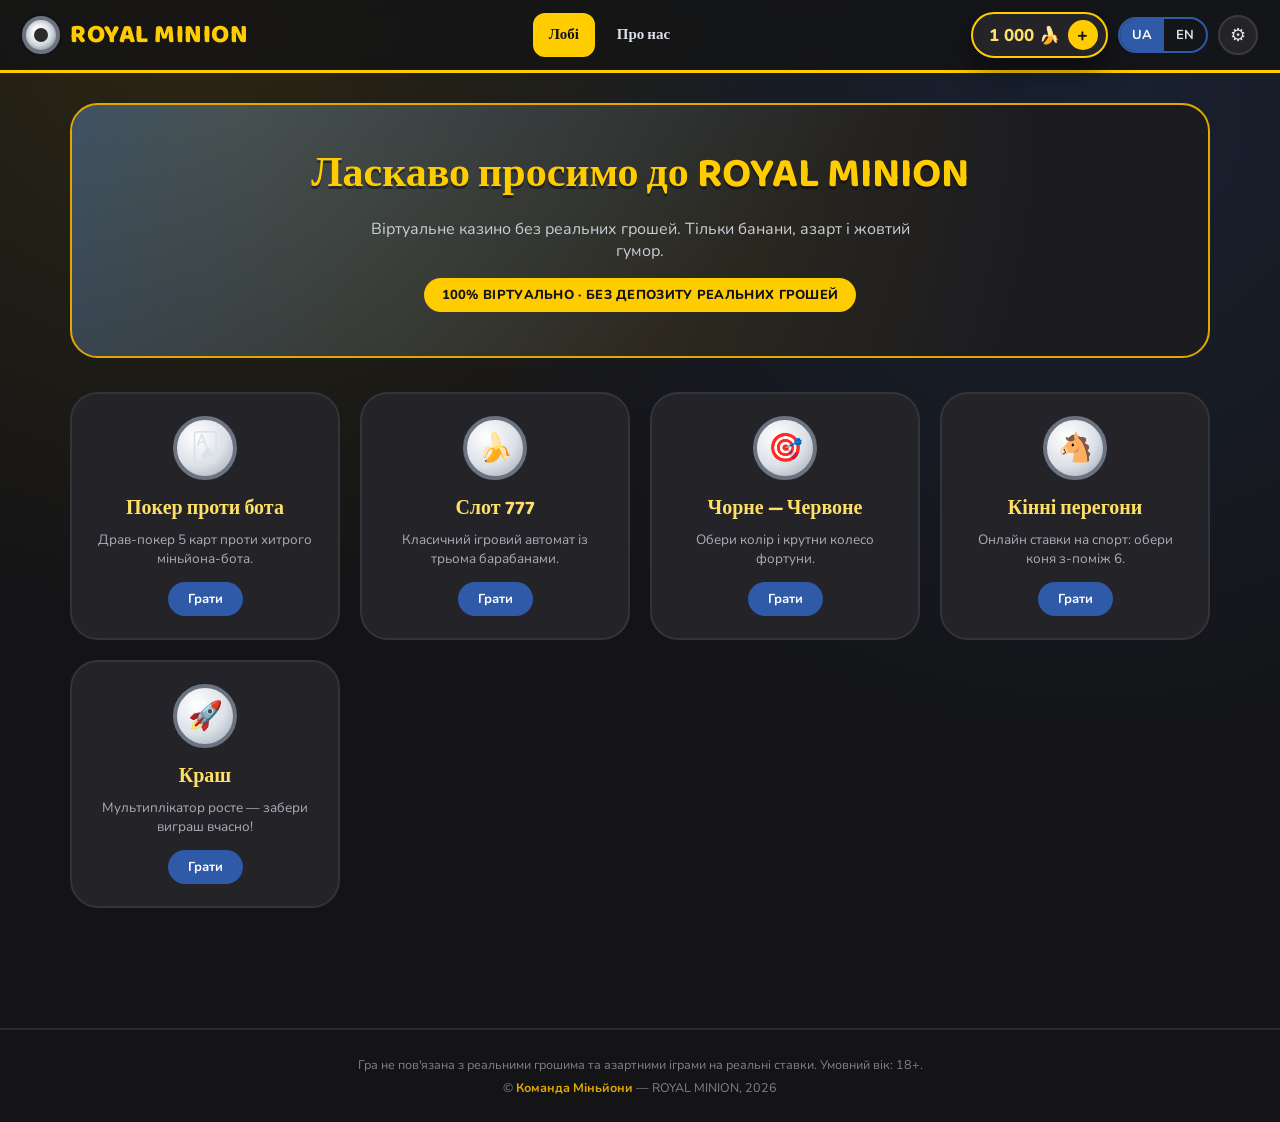
==== index.html @ c8aa7111 "Rename royal-minion (3).html to index.html" ====
<!DOCTYPE html>
<html lang="uk">
<head>
<meta charset="UTF-8">
<meta name="viewport" content="width=device-width, initial-scale=1.0">
<title>ROYAL MINION — Казино</title>
<link rel="preconnect" href="https://fonts.googleapis.com">
<link href="https://fonts.googleapis.com/css2?family=Baloo+2:wght@500;700;800&family=Nunito:wght@400;600;700;800&display=swap" rel="stylesheet">
<style>
:root{
  --yellow:#FFCC00;
  --yellow-bright:#FFE066;
  --yellow-dark:#E0A800;
  --black:#141416;
  --black-soft:#1c1c20;
  --black-card:#232328;
  --denim:#2F5AA8;
  --denim-dark:#1F3D73;
  --silver:#DCE1E8;
  --red:#E6402D;
  --green:#2CC46A;
  --radius-lg:28px;
  --radius-md:18px;
  --radius-sm:12px;
  --shadow:0 12px 30px rgba(0,0,0,.45);
}
*{box-sizing:border-box; -webkit-tap-highlight-color: transparent;}
html,body{margin:0;padding:0;}
body{
  background:
    radial-gradient(circle at 15% 0%, rgba(255,204,0,.10), transparent 40%),
    radial-gradient(circle at 85% 10%, rgba(47,90,168,.18), transparent 45%),
    var(--black);
  color:var(--silver);
  font-family:'Nunito',sans-serif;
  min-height:100vh;
  overflow-x:hidden;
}
h1,h2,h3,.brand,.btn,.tab,.nav-link{font-family:'Baloo 2',cursive;}
::selection{background:var(--yellow); color:#111;}
a{color:inherit;}
button{font-family:inherit; cursor:pointer;}

/* ---------- SCROLLBAR ---------- */
::-webkit-scrollbar{width:10px;}
::-webkit-scrollbar-track{background:var(--black-soft);}
::-webkit-scrollbar-thumb{background:var(--yellow-dark); border-radius:10px;}

/* ---------- HEADER ---------- */
header{
  position:sticky; top:0; z-index:50;
  display:flex; align-items:center; justify-content:space-between;
  gap:14px; flex-wrap:wrap;
  padding:12px 22px;
  background:rgba(20,20,22,.85);
  backdrop-filter:blur(10px);
  border-bottom:3px solid var(--yellow);
}
.brand{display:flex; align-items:center; gap:10px; font-size:26px; font-weight:800; color:var(--yellow); letter-spacing:.5px; user-select:none;}
.brand .eye{
  width:38px; height:38px; border-radius:50%;
  background:radial-gradient(circle at 35% 30%, #fff, var(--silver) 55%, #9aa3ad 100%);
  border:4px solid #6b7280;
  display:flex; align-items:center; justify-content:center;
  box-shadow:0 0 0 3px var(--black), inset 0 0 6px rgba(0,0,0,.3);
  animation:blink 5s infinite;
}
.brand .eye::after{
  content:''; width:14px; height:14px; border-radius:50%;
  background:#2b2b2b;
}
@keyframes blink{0%,92%,100%{transform:scaleY(1);} 96%{transform:scaleY(.15);}}

nav.main-nav{display:flex; gap:6px; flex-wrap:wrap;}
.nav-link{
  background:transparent; border:2px solid transparent; color:var(--silver);
  padding:8px 14px; border-radius:var(--radius-sm); font-size:15px; font-weight:600;
  transition:.25s ease;
}
.nav-link:hover{border-color:var(--yellow); color:var(--yellow); transform:translateY(-2px);}
.nav-link.active{background:var(--yellow); color:#141416; border-color:var(--yellow);}

.header-right{display:flex; align-items:center; gap:10px;}
.balance-pill{
  display:flex; align-items:center; gap:8px;
  background:var(--black-card);
  border:2px solid var(--yellow);
  border-radius:999px;
  padding:6px 8px 6px 16px;
  box-shadow:var(--shadow);
}
.balance-pill .amount{font-weight:800; color:var(--yellow-bright); font-size:17px; white-space:nowrap;}
.balance-pill button{
  background:var(--yellow); color:#141416; border:none; border-radius:999px;
  width:30px; height:30px; font-size:18px; font-weight:800; line-height:1;
  transition:.2s;
}
.balance-pill button:hover{background:var(--yellow-bright); transform:scale(1.1) rotate(90deg);}

.icon-btn{
  background:var(--black-card); border:2px solid #3a3a40; color:var(--silver);
  width:40px; height:40px; border-radius:50%; font-size:18px;
  display:flex; align-items:center; justify-content:center; transition:.25s;
}
.icon-btn:hover{border-color:var(--yellow); color:var(--yellow); transform:rotate(25deg);}

.lang-switch{display:flex; border:2px solid var(--denim); border-radius:999px; overflow:hidden;}
.lang-switch button{
  background:transparent; border:none; color:var(--silver); padding:7px 12px; font-weight:700; font-size:13px; transition:.2s;
}
.lang-switch button.active{background:var(--denim); color:#fff;}

/* ---------- LAYOUT ---------- */
main{max-width:1180px; margin:0 auto; padding:30px 20px 80px;}
.screen{display:none; animation:fadeUp .45s ease;}
.screen.active{display:block;}
@keyframes fadeUp{from{opacity:0; transform:translateY(14px);} to{opacity:1; transform:translateY(0);}}

.hero{
  text-align:center; padding:36px 20px 44px; border-radius:var(--radius-lg);
  background:linear-gradient(135deg, var(--denim-dark), var(--black-soft) 60%);
  border:2px solid var(--yellow-dark);
  margin-bottom:34px; position:relative; overflow:hidden;
}
.hero::before{
  content:''; position:absolute; inset:-40%;
  background:radial-gradient(circle at 30% 20%, rgba(255,204,0,.18), transparent 55%);
  animation:swirl 12s linear infinite;
}
@keyframes swirl{from{transform:rotate(0);} to{transform:rotate(360deg);}}
.hero h1{font-size:42px; margin:0 0 10px; color:var(--yellow); position:relative; text-shadow:0 3px 0 rgba(0,0,0,.4);}
.hero p{font-size:16px; max-width:560px; margin:0 auto; color:#c9cfd8; position:relative;}
.hero .badge{
  display:inline-block; margin-top:16px; background:var(--yellow); color:#141416; font-weight:800;
  padding:8px 18px; border-radius:999px; position:relative; font-size:13px; letter-spacing:.3px;
}

.game-grid{display:grid; grid-template-columns:repeat(auto-fit,minmax(240px,1fr)); gap:20px;}
.game-card{
  background:var(--black-card); border:2px solid #33333a; border-radius:var(--radius-lg);
  padding:22px; text-align:center; cursor:pointer; transition:.3s ease; position:relative; overflow:hidden;
}
.game-card:hover{transform:translateY(-6px); border-color:var(--yellow); box-shadow:var(--shadow);}
.game-card .icon{
  width:64px; height:64px; margin:0 auto 12px; border-radius:50%;
  background:radial-gradient(circle at 35% 30%, #fff, var(--silver) 55%, #9aa3ad 100%);
  border:4px solid #6b7280; display:flex; align-items:center; justify-content:center; font-size:28px;
}
.game-card h3{margin:6px 0 6px; color:var(--yellow-bright); font-size:20px;}
.game-card p{margin:0; font-size:13.5px; color:#a9afb8; min-height:36px;}
.game-card .play{
  margin-top:14px; display:inline-block; background:var(--denim); color:#fff; padding:8px 20px;
  border-radius:999px; font-weight:700; font-size:13px; transition:.25s;
}
.game-card:hover .play{background:var(--yellow); color:#141416;}

/* generic panel */
.panel{
  background:var(--black-card); border:2px solid #33333a; border-radius:var(--radius-lg);
  padding:26px; box-shadow:var(--shadow);
}
.panel h2{color:var(--yellow); margin-top:0; display:flex; align-items:center; gap:10px;}
.back-btn{
  background:none; border:2px solid #3a3a40; color:var(--silver); padding:8px 16px; border-radius:999px;
  margin-bottom:18px; font-weight:700; transition:.2s;
}
.back-btn:hover{border-color:var(--yellow); color:var(--yellow);}

.bet-row{display:flex; align-items:center; gap:10px; flex-wrap:wrap; margin:14px 0;}
.bet-row input[type=number]{
  width:120px; padding:10px 12px; border-radius:var(--radius-sm); border:2px solid #3a3a40;
  background:#111214; color:#fff; font-weight:700; font-size:15px;
}
.bet-row input:focus{outline:none; border-color:var(--yellow);}
.chip{
  background:var(--black-soft); border:2px solid var(--yellow-dark); color:var(--yellow-bright);
  padding:6px 12px; border-radius:999px; font-weight:700; font-size:13px; transition:.2s;
}
.chip:hover{background:var(--yellow-dark); color:#141416;}

.btn{
  border:none; border-radius:999px; padding:11px 24px; font-weight:800; font-size:15px; transition:.22s;
  box-shadow:0 4px 0 rgba(0,0,0,.35);
}
.btn:active{transform:translateY(3px); box-shadow:0 1px 0 rgba(0,0,0,.35);}
.btn-primary{background:var(--yellow); color:#141416;}
.btn-primary:hover{background:var(--yellow-bright);}
.btn-secondary{background:var(--denim); color:#fff;}
.btn-secondary:hover{background:#3a6bc2;}
.btn-danger{background:var(--red); color:#fff;}
.btn-danger:hover{background:#ff5946;}
.btn:disabled{opacity:.4; cursor:not-allowed; transform:none;}

.msg{margin-top:14px; font-weight:700; min-height:24px; border-radius:var(--radius-sm); padding:0 4px;}
.msg.win{color:var(--green);}
.msg.lose{color:var(--red);}
.msg.info{color:var(--silver); opacity:.8;}

/* ---------- SLOTS ---------- */
.slot-machine{display:flex; justify-content:center; margin:20px 0;}
.reels{
  display:flex; gap:12px; background:linear-gradient(180deg,#111,#000); padding:18px; border-radius:var(--radius-md);
  border:4px solid var(--yellow-dark); box-shadow:inset 0 0 20px rgba(0,0,0,.7);
}
.reel{
  width:78px; height:90px; background:var(--black-soft); border-radius:var(--radius-sm);
  display:flex; align-items:center; justify-content:center; font-size:42px; border:2px solid #3a3a40;
  overflow:hidden;
}
.reel span{transition:transform .15s;}
.reel.spinning span{animation:reelspin .12s linear infinite;}
@keyframes reelspin{from{transform:translateY(0);} to{transform:translateY(-14px);}}
.paytable{font-size:12.5px; color:#a9afb8; margin-top:14px; line-height:1.7;}

/* ---------- ROULETTE ---------- */
.roulette-wrap{display:flex; flex-direction:column; align-items:center; gap:18px;}
.wheel-outer{
  width:220px; height:220px; border-radius:50%; border:6px solid var(--yellow-dark);
  display:flex; align-items:center; justify-content:center; position:relative;
  background:conic-gradient(var(--black) 0 50%, var(--red) 50% 100%);
  transition:transform 3.6s cubic-bezier(.17,.67,.2,1);
}
.wheel-outer .center{
  width:70px; height:70px; border-radius:50%; background:var(--yellow); color:#141216; font-weight:800;
  display:flex; align-items:center; justify-content:center; font-size:13px; text-align:center; border:4px solid #111;
}
.wheel-pointer{width:0; height:0; border-left:12px solid transparent; border-right:12px solid transparent; border-top:20px solid var(--yellow); margin-bottom:-4px;}
.color-choice{display:flex; gap:14px;}
.color-btn{
  padding:14px 30px; border-radius:var(--radius-md); font-weight:800; font-size:16px; border:3px solid transparent; transition:.2s;
}
.color-btn.red{background:var(--red); color:#fff;}
.color-btn.black{background:#0c0c0e; color:#fff; border-color:#3a3a40;}
.color-btn.selected{border-color:var(--yellow); transform:scale(1.06);}

/* ---------- RACING ---------- */
.track{display:flex; flex-direction:column; gap:10px; margin:18px 0;}
.lane{
  position:relative; height:46px; background:linear-gradient(90deg,#20291d,#182018);
  border-radius:var(--radius-sm); border:2px solid #33402c; overflow:hidden; cursor:pointer;
}
.lane.selected{border-color:var(--yellow);}
.lane .finish{position:absolute; right:6px; top:0; bottom:0; width:3px; background:repeating-linear-gradient(180deg,#fff 0 6px,#000 6px 12px);}
.horse{
  position:absolute; left:4px; top:50%; transform:translateY(-50%); font-size:26px; transition:left .12s linear;
}
.lane-label{position:absolute; left:8px; top:2px; font-size:11px; color:#a9afb8; font-weight:700;}
.lane-odds{position:absolute; right:14px; top:2px; font-size:11px; color:var(--yellow-bright); font-weight:800;}

/* ---------- CRASH ---------- */
.crash-box{
  background:#0c0d10; border-radius:var(--radius-md); border:2px solid #33333a; height:260px; position:relative;
  display:flex; align-items:center; justify-content:center; overflow:hidden; margin:16px 0;
}
.crash-mult{font-size:52px; font-weight:800; color:var(--yellow-bright); z-index:2; text-shadow:0 0 18px rgba(255,204,0,.4);}
.crash-mult.crashed{color:var(--red);}
canvas#crashCanvas{position:absolute; inset:0; width:100%; height:100%;}

/* ---------- POKER ---------- */
.poker-table{background:radial-gradient(circle,#1c3d24,#0f2015); border-radius:40px; border:8px solid #3a2415; padding:26px; text-align:center;}
.hand-row{display:flex; justify-content:center; gap:8px; margin:14px 0; flex-wrap:wrap;}
.card{
  width:56px; height:80px; background:#fff; border-radius:8px; display:flex; align-items:center; justify-content:center;
  font-weight:800; font-size:20px; color:#111; border:2px solid #ccc; box-shadow:0 3px 8px rgba(0,0,0,.4);
  transition:.25s; user-select:none;
}
.card.red-suit{color:#c0392b;}
.card.back{background:repeating-linear-gradient(45deg,var(--denim),var(--denim) 6px,var(--denim-dark) 6px,var(--denim-dark) 12px);}
.card.selected{transform:translateY(-14px); border-color:var(--yellow);}
.card.hidden-slot{opacity:0;}
.label-row{color:var(--silver); font-weight:700; margin-top:6px; font-size:14px;}

/* ---------- MODALS ---------- */
.overlay{
  position:fixed; inset:0; background:rgba(0,0,0,.65); display:none; align-items:center; justify-content:center;
  z-index:100; padding:20px;
}
.overlay.open{display:flex;}
.modal{
  background:var(--black-card); border:3px solid var(--yellow); border-radius:var(--radius-lg);
  padding:26px; max-width:420px; width:100%; box-shadow:var(--shadow); animation:pop .28s ease;
}
@keyframes pop{from{transform:scale(.85); opacity:0;} to{transform:scale(1); opacity:1;}}
.modal h2{margin-top:0; color:var(--yellow);}
.modal-close{float:right; background:none; border:none; color:var(--silver); font-size:22px;}
.setting-row{display:flex; align-items:center; justify-content:space-between; padding:12px 0; border-bottom:1px solid #33333a;}
.setting-row:last-child{border-bottom:none;}
.switch{position:relative; width:48px; height:26px;}
.switch input{opacity:0; width:0; height:0;}
.slider-toggle{position:absolute; inset:0; background:#3a3a40; border-radius:999px; transition:.25s; cursor:pointer;}
.slider-toggle::before{content:''; position:absolute; width:20px; height:20px; left:3px; top:3px; background:#fff; border-radius:50%; transition:.25s;}
input:checked + .slider-toggle{background:var(--yellow-dark);}
input:checked + .slider-toggle::before{transform:translateX(22px);}

/* ---------- ABOUT ---------- */
.about-grid{display:grid; grid-template-columns:1.3fr 1fr; gap:26px;}
@media(max-width:760px){.about-grid{grid-template-columns:1fr;}}
.about-grid .stat{background:var(--black-soft); border:2px solid #33333a; border-radius:var(--radius-md); padding:16px; text-align:center;}
.about-grid .stat b{display:block; font-size:24px; color:var(--yellow-bright);}

footer{
  text-align:center; padding:26px 16px; color:#7c828d; font-size:12.5px; border-top:2px solid #2a2a2e; margin-top:40px;
}
footer b{color:var(--yellow-dark);}

@media(max-width:600px){
  .hero h1{font-size:30px;}
  .brand{font-size:20px;}
}
</style>
</head>
<body>

<header>
  <div class="brand"><div class="eye"></div><span>ROYAL MINION</span></div>
  <nav class="main-nav">
    <button class="nav-link active" data-target="lobby" data-i18n="nav_lobby">Лобі</button>
    <button class="nav-link" data-target="about" data-i18n="nav_about">Про нас</button>
  </nav>
  <div class="header-right">
    <div class="balance-pill">
      <span class="amount" id="balanceDisplay">1000 🍌</span>
      <button id="openTopup" title="Поповнити">+</button>
    </div>
    <div class="lang-switch">
      <button id="langUA" class="active">UA</button>
      <button id="langEN">EN</button>
    </div>
    <button class="icon-btn" id="openSettings" title="Налаштування">⚙</button>
  </div>
</header>

<main>

  <!-- LOBBY -->
  <section class="screen active" id="screen-lobby">
    <div class="hero">
      <h1 data-i18n="hero_title">Ласкаво просимо до ROYAL MINION</h1>
      <p data-i18n="hero_sub">Віртуальне казино без реальних грошей. Тільки банани, азарт і жовтий гумор.</p>
      <span class="badge" data-i18n="hero_badge">100% ВІРТУАЛЬНО · БЕЗ ДЕПОЗИТУ РЕАЛЬНИХ ГРОШЕЙ</span>
    </div>

    <div class="game-grid">
      <div class="game-card" data-target="poker">
        <div class="icon">🂡</div>
        <h3 data-i18n="card_poker_title">Покер проти бота</h3>
        <p data-i18n="card_poker_desc">Драв-покер 5 карт проти хитрого міньйона-бота.</p>
        <span class="play" data-i18n="card_play">Грати</span>
      </div>
      <div class="game-card" data-target="slots">
        <div class="icon">🍌</div>
        <h3 data-i18n="card_slots_title">Слот 777</h3>
        <p data-i18n="card_slots_desc">Класичний ігровий автомат із трьома барабанами.</p>
        <span class="play" data-i18n="card_play">Грати</span>
      </div>
      <div class="game-card" data-target="roulette">
        <div class="icon">🎯</div>
        <h3 data-i18n="card_roulette_title">Чорне — Червоне</h3>
        <p data-i18n="card_roulette_desc">Обери колір і крутни колесо фортуни.</p>
        <span class="play" data-i18n="card_play">Грати</span>
      </div>
      <div class="game-card" data-target="racing">
        <div class="icon">🐴</div>
        <h3 data-i18n="card_racing_title">Кінні перегони</h3>
        <p data-i18n="card_racing_desc">Онлайн ставки на спорт: обери коня з-поміж 6.</p>
        <span class="play" data-i18n="card_play">Грати</span>
      </div>
      <div class="game-card" data-target="crash">
        <div class="icon">🚀</div>
        <h3 data-i18n="card_crash_title">Краш</h3>
        <p data-i18n="card_crash_desc">Мультиплікатор росте — забери виграш вчасно!</p>
        <span class="play" data-i18n="card_play">Грати</span>
      </div>
    </div>
  </section>

  <!-- POKER -->
  <section class="screen" id="screen-poker">
    <button class="back-btn" data-target="lobby" data-i18n="back">← Назад до лобі</button>
    <div class="panel">
      <h2>🂡 <span data-i18n="poker_title">Покер проти бота (драв-покер, 5 карт)</span></h2>
      <div class="bet-row">
        <label data-i18n="bet_label">Ставка (анте):</label>
        <input type="number" id="pokerBet" value="50" min="10" step="10">
        <button class="chip" onclick="quickBet('pokerBet',50)">+50</button>
        <button class="chip" onclick="quickBet('pokerBet',100)">+100</button>
        <button class="btn btn-primary" id="pokerDeal" onclick="pokerDeal()" data-i18n="poker_deal">Роздати</button>
      </div>

      <div class="poker-table">
        <div class="label-row" data-i18n="poker_bot_hand">Рука бота</div>
        <div class="hand-row" id="botHand"></div>
        <div class="label-row" id="pokerStageLabel" data-i18n="poker_your_hand">Твоя рука (клікни картку, щоб залишити її)</div>
        <div class="hand-row" id="playerHand"></div>
        <div class="bet-row" style="justify-content:center;">
          <button class="btn btn-secondary" id="pokerDraw" onclick="pokerDraw()" disabled data-i18n="poker_draw">Замінити не вибрані</button>
          <button class="btn btn-primary" id="pokerBetBtn" onclick="pokerBetAction()" disabled data-i18n="poker_bet_action">Поставити ще й показати</button>
          <button class="btn btn-danger" id="pokerFold" onclick="pokerFold()" disabled data-i18n="poker_fold">Скинути</button>
        </div>
      </div>
      <div class="msg info" id="pokerMsg" data-i18n="poker_hint">Онлайн-покер без депозиту — просто для розваги.</div>
    </div>
  </section>

  <!-- SLOTS -->
  <section class="screen" id="screen-slots">
    <button class="back-btn" data-target="lobby" data-i18n="back">← Назад до лобі</button>
    <div class="panel" style="text-align:center;">
      <h2>🍌 <span data-i18n="slots_title">Слот-автомат 777</span></h2>
      <div class="slot-machine">
        <div class="reels">
          <div class="reel" id="reel0"><span>🍌</span></div>
          <div class="reel" id="reel1"><span>🍌</span></div>
          <div class="reel" id="reel2"><span>🍌</span></div>
        </div>
      </div>
      <div class="bet-row" style="justify-content:center;">
        <label data-i18n="bet_label">Ставка:</label>
        <input type="number" id="slotsBet" value="20" min="5" step="5">
        <button class="chip" onclick="quickBet('slotsBet',20)">+20</button>
        <button class="chip" onclick="quickBet('slotsBet',50)">+50</button>
        <button class="btn btn-primary" id="slotsSpin" onclick="spinSlots()" data-i18n="slots_spin">Крутити</button>
      </div>
      <div class="msg info" id="slotsMsg" data-i18n="slots_hint">Три однакові символи — виграш!</div>
      <div class="paytable" data-i18n="slots_paytable">7️⃣7️⃣7️⃣ ×20 · 🍌🍌🍌 ×10 · 🍇🍇🍇 ×6 · 🔔🔔🔔 ×5 · будь-які 2 однакові ×1.5</div>
    </div>
  </section>

  <!-- ROULETTE -->
  <section class="screen" id="screen-roulette">
    <button class="back-btn" data-target="lobby" data-i18n="back">← Назад до лобі</button>
    <div class="panel roulette-wrap">
      <h2>🎯 <span data-i18n="roulette_title">Рулетка: Чорне — Червоне</span></h2>
      <div class="wheel-pointer"></div>
      <div class="wheel-outer" id="wheel"><div class="center" id="wheelCenter" data-i18n="roulette_ready">Готові?</div></div>
      <div class="color-choice">
        <button class="color-btn red" id="chooseRed" onclick="chooseColor('red')" data-i18n="roulette_red">Червоне ×2</button>
        <button class="color-btn black" id="chooseBlack" onclick="chooseColor('black')" data-i18n="roulette_black">Чорне ×2</button>
      </div>
      <div class="bet-row">
        <label data-i18n="bet_label">Ставка:</label>
        <input type="number" id="rouletteBet" value="30" min="5" step="5">
        <button class="chip" onclick="quickBet('rouletteBet',30)">+30</button>
        <button class="chip" onclick="quickBet('rouletteBet',100)">+100</button>
        <button class="btn btn-primary" id="spinRoulette" onclick="spinRoulette()" disabled data-i18n="roulette_spin">Крутити колесо</button>
      </div>
      <div class="msg info" id="rouletteMsg" data-i18n="roulette_hint">Обери колір, зроби ставку і крути!</div>
    </div>
  </section>

  <!-- RACING -->
  <section class="screen" id="screen-racing">
    <button class="back-btn" data-target="lobby" data-i18n="back">← Назад до лобі</button>
    <div class="panel">
      <h2>🐴 <span data-i18n="racing_title">Кінні перегони — 6 коней</span></h2>
      <div class="track" id="track"></div>
      <div class="bet-row">
        <label data-i18n="bet_label">Ставка:</label>
        <input type="number" id="racingBet" value="40" min="5" step="5">
        <button class="chip" onclick="quickBet('racingBet',40)">+40</button>
        <button class="chip" onclick="quickBet('racingBet',100)">+100</button>
        <button class="btn btn-primary" id="startRace" onclick="startRace()" disabled data-i18n="racing_start">Старт перегонів</button>
      </div>
      <div class="msg info" id="racingMsg" data-i18n="racing_hint">Обери коня, натиснувши на його доріжку.</div>
    </div>
  </section>

  <!-- CRASH -->
  <section class="screen" id="screen-crash">
    <button class="back-btn" data-target="lobby" data-i18n="back">← Назад до лобі</button>
    <div class="panel">
      <h2>🚀 <span data-i18n="crash_title">Краш</span></h2>
      <div class="crash-box">
        <canvas id="crashCanvas"></canvas>
        <div class="crash-mult" id="crashMultDisplay">1.00×</div>
      </div>
      <div class="bet-row">
        <label data-i18n="bet_label">Ставка:</label>
        <input type="number" id="crashBet" value="25" min="5" step="5">
        <button class="chip" onclick="quickBet('crashBet',25)">+25</button>
        <button class="chip" onclick="quickBet('crashBet',100)">+100</button>
        <button class="btn btn-primary" id="crashStart" onclick="crashStart()" data-i18n="crash_start">Старт</button>
        <button class="btn btn-secondary" id="crashCashout" onclick="crashCashout()" disabled data-i18n="crash_cashout">Забрати гроші</button>
      </div>
      <div class="msg info" id="crashMsg" data-i18n="crash_hint">Постав суму і забери виграш до того, як лінія впаде.</div>
    </div>
  </section>

  <!-- ABOUT -->
  <section class="screen" id="screen-about">
    <button class="back-btn" data-target="lobby" data-i18n="back">← Назад до лобі</button>
    <div class="panel about-grid">
      <div>
        <h2 data-i18n="about_title">Про ROYAL MINION</h2>
        <p data-i18n="about_p1">ROYAL MINION — це віртуальне розважальне казино, створене командою міньйонів, які трохи забагато з'їли бананів і вирішили побудувати щось жовте й веселе.</p>
        <p data-i18n="about_p2">Усі гроші в казино — вигадані. Тут не можна поповнити рахунок реальними коштами, вивести кошти чи програти щось справжнє. Це майданчик для розваги та демонстрації ігрової механіки.</p>
        <p data-i18n="about_p3">Баланс поповнюється віртуально в один клік у розділі балансу вгорі сторінки — введи будь-яку суму й натисни «Поповнити».</p>
      </div>
      <div style="display:flex; flex-direction:column; gap:14px;">
        <div class="stat"><b>5</b><span data-i18n="about_stat_games">ігор у казино</span></div>
        <div class="stat"><b>0₴</b><span data-i18n="about_stat_real">реальних грошей всередині</span></div>
        <div class="stat"><b>∞</b><span data-i18n="about_stat_bananas">бананів у резерві</span></div>
      </div>
    </div>
  </section>

</main>

<footer>
  <div data-i18n="footer_disclaimer">Гра не пов'язана з реальними грошима та азартними іграми на реальні ставки. Умовний вік: 18+.</div>
  <div style="margin-top:6px;">© <b data-i18n="footer_team">Команда Міньйони</b> — ROYAL MINION, 2026</div>
</footer>

<!-- SETTINGS MODAL -->
<div class="overlay" id="settingsOverlay">
  <div class="modal">
    <button class="modal-close" onclick="closeModal('settingsOverlay')">×</button>
    <h2 data-i18n="settings_title">⚙ Налаштування</h2>
    <div class="setting-row">
      <span data-i18n="settings_sound">Звукові ефекти</span>
      <label class="switch"><input type="checkbox" id="soundToggle" checked><span class="slider-toggle"></span></label>
    </div>
    <div class="setting-row">
      <span data-i18n="settings_anim">Плавні анімації</span>
      <label class="switch"><input type="checkbox" id="animToggle" checked><span class="slider-toggle"></span></label>
    </div>
    <div class="setting-row">
      <span data-i18n="settings_confirm">Підтвердження ставок</span>
      <label class="switch"><input type="checkbox" id="confirmToggle"><span class="slider-toggle"></span></label>
    </div>
    <div class="setting-row">
      <span data-i18n="settings_lang">Мова інтерфейсу</span>
      <div class="lang-switch">
        <button id="langUA2" class="active">UA</button>
        <button id="langEN2">EN</button>
      </div>
    </div>
    <div class="setting-row">
      <span data-i18n="settings_reset">Скинути баланс до 1000</span>
      <button class="btn btn-danger" style="padding:6px 14px; font-size:12px;" onclick="resetBalance()" data-i18n="settings_reset_btn">Скинути</button>
    </div>
    <p style="font-size:12px; color:#7c828d; margin-top:14px;" data-i18n="settings_footer">ROYAL MINION зберігає ці налаштування лише під час поточного сеансу.</p>
  </div>
</div>

<!-- TOPUP MODAL -->
<div class="overlay" id="topupOverlay">
  <div class="modal">
    <button class="modal-close" onclick="closeModal('topupOverlay')">×</button>
    <h2 data-i18n="topup_title">🍌 Поповнення балансу</h2>
    <p style="font-size:13.5px; color:#a9afb8;" data-i18n="topup_desc">Це віртуальний баланс. Введи будь-яку суму, щоб миттєво поповнити рахунок для гри — без реальних грошей.</p>
    <div class="bet-row">
      <input type="number" id="topupAmount" placeholder="1000" min="1" style="flex:1;">
    </div>
    <div class="bet-row">
      <button class="chip" onclick="document.getElementById('topupAmount').value=500">500</button>
      <button class="chip" onclick="document.getElementById('topupAmount').value=1000">1000</button>
      <button class="chip" onclick="document.getElementById('topupAmount').value=5000">5000</button>
    </div>
    <button class="btn btn-primary" style="width:100%; margin-top:10px;" onclick="doTopup()" data-i18n="topup_btn">Поповнити</button>
    <div class="msg info" id="topupMsg"></div>
  </div>
</div>

<script>
/* ============ STATE ============ */
const state = {
  balance: 1000,
  lang: 'ua',
  sound: true,
  anim: true,
  confirm: false
};

/* ============ I18N ============ */
const dict = {
  ua: {
    nav_lobby:"Лобі", nav_about:"Про нас",
    hero_title:"Ласкаво просимо до ROYAL MINION",
    hero_sub:"Віртуальне казино без реальних грошей. Тільки банани, азарт і жовтий гумор.",
    hero_badge:"100% ВІРТУАЛЬНО · БЕЗ ДЕПОЗИТУ РЕАЛЬНИХ ГРОШЕЙ",
    card_poker_title:"Покер проти бота", card_poker_desc:"Драв-покер 5 карт проти хитрого міньйона-бота.",
    card_slots_title:"Слот 777", card_slots_desc:"Класичний ігровий автомат із трьома барабанами.",
    card_roulette_title:"Чорне — Червоне", card_roulette_desc:"Обери колір і крутни колесо фортуни.",
    card_racing_title:"Кінні перегони", card_racing_desc:"Онлайн ставки на спорт: обери коня з-поміж 6.",
    card_crash_title:"Краш", card_crash_desc:"Мультиплікатор росте — забери виграш вчасно!",
    card_play:"Грати", back:"← Назад до лобі", bet_label:"Ставка:",
    poker_title:"Покер проти бота (драв-покер, 5 карт)", poker_bot_hand:"Рука бота",
    poker_your_hand:"Твоя рука (клікни картку, щоб залишити її)", poker_deal:"Роздати",
    poker_draw:"Замінити не вибрані", poker_bet_action:"Поставити ще й показати", poker_fold:"Скинути",
    poker_hint:"Онлайн-покер без депозиту — просто для розваги.",
    slots_title:"Слот-автомат 777", slots_spin:"Крутити", slots_hint:"Три однакові символи — виграш!",
    slots_paytable:"7️⃣7️⃣7️⃣ ×20 · 🍌🍌🍌 ×10 · 🍇🍇🍇 ×6 · 🔔🔔🔔 ×5 · будь-які 2 однакові ×1.5",
    roulette_title:"Рулетка: Чорне — Червоне", roulette_ready:"Готові?", roulette_red:"Червоне ×2",
    roulette_black:"Чорне ×2", roulette_spin:"Крутити колесо", roulette_hint:"Обери колір, зроби ставку і крути!",
    racing_title:"Кінні перегони — 6 коней", racing_start:"Старт перегонів", racing_hint:"Обери коня, натиснувши на його доріжку.",
    crash_title:"Краш", crash_start:"Старт", crash_cashout:"Забрати гроші",
    crash_hint:"Постав суму і забери виграш до того, як лінія впаде.",
    about_title:"Про ROYAL MINION",
    about_p1:"ROYAL MINION — це віртуальне розважальне казино, створене командою міньйонів, які трохи забагато з'їли бананів і вирішили побудувати щось жовте й веселе.",
    about_p2:"Усі гроші в казино — вигадані. Тут не можна поповнити рахунок реальними коштами, вивести кошти чи програти щось справжнє. Це майданчик для розваги та демонстрації ігрової механіки.",
    about_p3:"Баланс поповнюється віртуально в один клік у розділі балансу вгорі сторінки — введи будь-яку суму й натисни «Поповнити».",
    about_stat_games:"ігор у казино", about_stat_real:"реальних грошей всередині", about_stat_bananas:"бананів у резерві",
    footer_disclaimer:"Гра не пов'язана з реальними грошима та азартними іграми на реальні ставки. Умовний вік: 18+.",
    footer_team:"Команда Міньйони",
    settings_title:"⚙ Налаштування", settings_sound:"Звукові ефекти", settings_anim:"Плавні анімації",
    settings_confirm:"Підтвердження ставок", settings_lang:"Мова інтерфейсу", settings_reset:"Скинути баланс до 1000",
    settings_reset_btn:"Скинути", settings_footer:"ROYAL MINION зберігає ці налаштування лише під час поточного сеансу.",
    topup_title:"🍌 Поповнення балансу",
    topup_desc:"Це віртуальний баланс. Введи будь-яку суму, щоб миттєво поповнити рахунок для гри — без реальних грошей.",
    topup_btn:"Поповнити"
  },
  en: {
    nav_lobby:"Lobby", nav_about:"About Us",
    hero_title:"Welcome to ROYAL MINION",
    hero_sub:"A virtual casino with no real money. Just bananas, thrills, and yellow humor.",
    hero_badge:"100% VIRTUAL · NO REAL-MONEY DEPOSIT",
    card_poker_title:"Poker vs Bot", card_poker_desc:"5-card draw poker against a sneaky minion bot.",
    card_slots_title:"Slot 777", card_slots_desc:"A classic 3-reel slot machine.",
    card_roulette_title:"Red — Black", card_roulette_desc:"Pick a color and spin the wheel of fortune.",
    card_racing_title:"Horse Racing", card_racing_desc:"Sports betting: pick one of 6 horses.",
    card_crash_title:"Crash", card_crash_desc:"The multiplier climbs — cash out in time!",
    card_play:"Play", back:"← Back to lobby", bet_label:"Bet:",
    poker_title:"Poker vs Bot (5-card draw)", poker_bot_hand:"Bot's hand",
    poker_your_hand:"Your hand (click a card to hold it)", poker_deal:"Deal",
    poker_draw:"Replace unheld cards", poker_bet_action:"Bet & show", poker_fold:"Fold",
    poker_hint:"Offline poker, no deposit — just for fun.",
    slots_title:"Slot Machine 777", slots_spin:"Spin", slots_hint:"Three matching symbols win!",
    slots_paytable:"7️⃣7️⃣7️⃣ ×20 · 🍌🍌🍌 ×10 · 🍇🍇🍇 ×6 · 🔔🔔🔔 ×5 · any 2 matching ×1.5",
    roulette_title:"Roulette: Red — Black", roulette_ready:"Ready?", roulette_red:"Red ×2",
    roulette_black:"Black ×2", roulette_spin:"Spin the wheel", roulette_hint:"Pick a color, place a bet, spin!",
    racing_title:"Horse Racing — 6 horses", racing_start:"Start the race", racing_hint:"Pick a horse by clicking its lane.",
    crash_title:"Crash", crash_start:"Start", crash_cashout:"Cash out",
    crash_hint:"Place a bet and cash out before the line crashes.",
    about_title:"About ROYAL MINION",
    about_p1:"ROYAL MINION is a virtual entertainment casino built by a team of minions who ate a few too many bananas and decided to build something yellow and fun.",
    about_p2:"All money in the casino is fictional. You cannot deposit real funds, withdraw funds, or lose anything real. This is a playground for fun and to demo game mechanics.",
    about_p3:"Top up your balance virtually in one click from the balance section at the top — enter any amount and hit 'Top up'.",
    about_stat_games:"games in the casino", about_stat_real:"real money inside", about_stat_bananas:"bananas in reserve",
    footer_disclaimer:"Not affiliated with real-money gambling. Fictional age rating: 18+.",
    footer_team:"Team Minions",
    settings_title:"⚙ Settings", settings_sound:"Sound effects", settings_anim:"Smooth animations",
    settings_confirm:"Confirm bets", settings_lang:"Interface language", settings_reset:"Reset balance to 1000",
    settings_reset_btn:"Reset", settings_footer:"ROYAL MINION keeps these settings only for the current session.",
    topup_title:"🍌 Top Up Balance",
    topup_desc:"This is a virtual balance. Enter any amount to instantly top up your account for play — no real money involved.",
    topup_btn:"Top up"
  }
};

function applyLang(){
  document.documentElement.lang = state.lang;
  document.querySelectorAll('[data-i18n]').forEach(el=>{
    const key = el.getAttribute('data-i18n');
    if(dict[state.lang][key]) el.textContent = dict[state.lang][key];
  });
  document.getElementById('langUA').classList.toggle('active', state.lang==='ua');
  document.getElementById('langEN').classList.toggle('active', state.lang==='en');
  document.getElementById('langUA2').classList.toggle('active', state.lang==='ua');
  document.getElementById('langEN2').classList.toggle('active', state.lang==='en');
}
function setLang(l){ state.lang = l; applyLang(); }
document.getElementById('langUA').onclick = ()=>setLang('ua');
document.getElementById('langEN').onclick = ()=>setLang('en');
document.getElementById('langUA2').onclick = ()=>setLang('ua');
document.getElementById('langEN2').onclick = ()=>setLang('en');

/* ============ NAVIGATION ============ */
function showScreen(name){
  document.querySelectorAll('.screen').forEach(s=>s.classList.remove('active'));
  document.getElementById('screen-'+name).classList.add('active');
  document.querySelectorAll('.nav-link').forEach(b=>b.classList.toggle('active', b.dataset.target===name));
  window.scrollTo({top:0, behavior: state.anim ? 'smooth':'auto'});
}
document.querySelectorAll('[data-target]').forEach(el=>{
  el.addEventListener('click', ()=> showScreen(el.dataset.target));
});

/* ============ BALANCE ============ */
function updateBalance(){
  document.getElementById('balanceDisplay').textContent = Math.round(state.balance).toLocaleString('uk-UA') + ' 🍌';
}
function canBet(amount){
  if(amount<=0 || isNaN(amount)) return false;
  if(amount>state.balance){ return false; }
  return true;
}
updateBalance();

function quickBet(inputId, add){
  const el = document.getElementById(inputId);
  el.value = Math.max(5, (parseInt(el.value)||0) + add);
}

/* ============ MODALS ============ */
function openModal(id){ document.getElementById(id).classList.add('open'); }
function closeModal(id){ document.getElementById(id).classList.remove('open'); }
document.querySelectorAll('.overlay').forEach(ov=>{
  ov.addEventListener('click', e=>{ if(e.target===ov) ov.classList.remove('open'); });
});
document.getElementById('openTopup').onclick = ()=> openModal('topupOverlay');
document.getElementById('openSettings').onclick = ()=> openModal('settingsOverlay');

function doTopup(){
  const amt = parseFloat(document.getElementById('topupAmount').value);
  const msg = document.getElementById('topupMsg');
  if(!amt || amt<=0){ msg.textContent = state.lang==='ua' ? 'Введи коректну суму.' : 'Enter a valid amount.'; msg.className='msg lose'; return; }
  state.balance += amt;
  updateBalance();
  msg.textContent = (state.lang==='ua' ? 'Баланс поповнено на ' : 'Balance topped up by ') + amt + ' 🍌';
  msg.className='msg win';
  document.getElementById('topupAmount').value='';
  setTimeout(()=>closeModal('topupOverlay'), 900);
}

/* ============ SETTINGS ============ */
document.getElementById('soundToggle').onchange = e=> state.sound = e.target.checked;
document.getElementById('animToggle').onchange = e=>{
  state.anim = e.target.checked;
  document.body.style.setProperty('--tspeed', state.anim ? '1' : '0');
};
document.getElementById('confirmToggle').onchange = e=> state.confirm = e.target.checked;
function resetBalance(){ state.balance = 1000; updateBalance(); }

function confirmBet(amount){
  if(!state.confirm) return true;
  const q = state.lang==='ua' ? `Підтвердити ставку ${amount} 🍌?` : `Confirm bet of ${amount} 🍌?`;
  return confirm(q);
}

/* ============ SLOTS ============ */
const slotSymbols = ['🍌','🍇','🔔','⭐','7️⃣'];
const slotWeights = {'🍌':30,'🍇':25,'🔔':20,'⭐':15,'7️⃣':10};
function weightedSymbol(){
  const total = Object.values(slotWeights).reduce((a,b)=>a+b,0);
  let r = Math.random()*total;
  for(const s of slotSymbols){ r -= slotWeights[s]; if(r<=0) return s; }
  return slotSymbols[0];
}
function spinSlots(){
  const betEl = document.getElementById('slotsBet');
  const bet = parseFloat(betEl.value);
  const msg = document.getElementById('slotsMsg');
  if(!canBet(bet)){ msg.textContent = state.lang==='ua' ? 'Недостатньо коштів або невірна ставка.' : 'Insufficient funds or invalid bet.'; msg.className='msg lose'; return; }
  if(!confirmBet(bet)) return;
  state.balance -= bet; updateBalance();
  const reels = [0,1,2].map(i=>document.getElementById('reel'+i));
  reels.forEach(r=>r.classList.add('spinning'));
  document.getElementById('slotsSpin').disabled = true;
  const results = [weightedSymbol(), weightedSymbol(), weightedSymbol()];
  reels.forEach((r,i)=>{
    setTimeout(()=>{
      r.classList.remove('spinning');
      r.querySelector('span').textContent = results[i];
    }, 500 + i*350);
  });
  setTimeout(()=>{
    let win = 0;
    if(results[0]===results[1] && results[1]===results[2]){
      const mult = results[0]==='7️⃣'?20:results[0]==='🍌'?10:results[0]==='🍇'?6:results[0]==='🔔'?5:4;
      win = bet*mult;
    } else if(results[0]===results[1] || results[1]===results[2] || results[0]===results[2]){
      win = bet*1.5;
    }
    if(win>0){
      state.balance += win; updateBalance();
      msg.textContent = (state.lang==='ua'?'Виграш! +':'You won! +') + Math.round(win) + ' 🍌';
      msg.className='msg win';
    } else {
      msg.textContent = state.lang==='ua' ? 'Не пощастило. Спробуй ще!' : 'No luck this time. Try again!';
      msg.className='msg lose';
    }
    document.getElementById('slotsSpin').disabled = false;
  }, 500 + 2*350 + 200);
}

/* ============ ROULETTE ============ */
let rouletteColor = null;
function chooseColor(c){
  rouletteColor = c;
  document.getElementById('chooseRed').classList.toggle('selected', c==='red');
  document.getElementById('chooseBlack').classList.toggle('selected', c==='black');
  document.getElementById('spinRoulette').disabled = false;
}
let rouletteSpinning=false;
function spinRoulette(){
  if(rouletteSpinning) return;
  const bet = parseFloat(document.getElementById('rouletteBet').value);
  const msg = document.getElementById('rouletteMsg');
  if(!rouletteColor){ msg.textContent = state.lang==='ua' ? 'Спочатку обери колір.' : 'Pick a color first.'; msg.className='msg lose'; return; }
  if(!canBet(bet)){ msg.textContent = state.lang==='ua' ? 'Недостатньо коштів або невірна ставка.' : 'Insufficient funds or invalid bet.'; msg.className='msg lose'; return; }
  if(!confirmBet(bet)) return;
  rouletteSpinning = true;
  state.balance -= bet; updateBalance();
  document.getElementById('spinRoulette').disabled = true;
  const wheel = document.getElementById('wheel');
  const center = document.getElementById('wheelCenter');
  // 0-49 red-ish half, 50-99 black-ish half plus small green zero chance
  const roll = Math.random();
  let outcome, label;
  if(roll < 0.045){ outcome='green'; label='0'; }
  else if(roll < 0.52){ outcome='red'; label = state.lang==='ua'?'Червоне':'Red'; }
  else { outcome='black'; label = state.lang==='ua'?'Чорне':'Black'; }
  const extraSpins = 5 + Math.floor(Math.random()*3);
  const targetDeg = extraSpins*360 + (outcome==='red'? 90 : outcome==='black'? 270 : 0);
  wheel.style.transform = `rotate(${targetDeg}deg)`;
  center.textContent = '...';
  setTimeout(()=>{
    center.textContent = label;
    let win = 0;
    if(outcome === rouletteColor) win = bet*2;
    else if(outcome==='green') win = bet*5;
    if(win>0){
      state.balance += win; updateBalance();
      msg.textContent = (state.lang==='ua'?'Випало: ':'Result: ') + label + (state.lang==='ua'?'. Виграш +':'. You won +') + Math.round(win) + ' 🍌';
      msg.className='msg win';
    } else {
      msg.textContent = (state.lang==='ua'?'Випало: ':'Result: ') + label + (state.lang==='ua'?'. Цього разу не пощастило.':'. No luck this time.');
      msg.className='msg lose';
    }
    document.getElementById('spinRoulette').disabled = false;
    rouletteSpinning = false;
  }, 3700);
}

/* ============ RACING ============ */
const horseEmojis = ['🐴','🐎','🦄','🐴','🐎','🦓'];
let selectedHorse = null;
let raceOdds = [];
let raceRunning = false;

function buildTrack(){
  const track = document.getElementById('track');
  track.innerHTML='';
  raceOdds = shuffle([2,3,4,5,6,8]);
  for(let i=0;i<6;i++){
    const lane = document.createElement('div');
    lane.className='lane';
    lane.dataset.idx = i;
    lane.innerHTML = `<div class="lane-label">#${i+1}</div><div class="lane-odds">×${raceOdds[i]}</div><div class="finish"></div><div class="horse" id="horse${i}" style="left:6px;">${horseEmojis[i]}</div>`;
    lane.addEventListener('click', ()=>{
      if(raceRunning) return;
      selectedHorse = i;
      document.querySelectorAll('.lane').forEach(l=>l.classList.remove('selected'));
      lane.classList.add('selected');
      document.getElementById('startRace').disabled = false;
    });
    track.appendChild(lane);
  }
}
function shuffle(arr){
  const a = arr.slice();
  for(let i=a.length-1;i>0;i--){ const j=Math.floor(Math.random()*(i+1)); [a[i],a[j]]=[a[j],a[i]]; }
  return a;
}
buildTrack();

function startRace(){
  if(raceRunning) return;
  const bet = parseFloat(document.getElementById('racingBet').value);
  const msg = document.getElementById('racingMsg');
  if(selectedHorse===null){ msg.textContent = state.lang==='ua' ? 'Обери коня.' : 'Pick a horse.'; msg.className='msg lose'; return; }
  if(!canBet(bet)){ msg.textContent = state.lang==='ua' ? 'Недостатньо коштів або невірна ставка.' : 'Insufficient funds or invalid bet.'; msg.className='msg lose'; return; }
  if(!confirmBet(bet)) return;
  raceRunning = true;
  state.balance -= bet; updateBalance();
  document.getElementById('startRace').disabled = true;
  msg.textContent = state.lang==='ua' ? 'Перегони почались!' : 'Race started!';
  msg.className='msg info';

  const strengths = raceOdds.map(o=> (10 - o) + 2);
  const progress = new Array(6).fill(0);
  const laneWidth = document.querySelector('.lane').offsetWidth - 40;
  const interval = setInterval(()=>{
    let winner = -1;
    for(let i=0;i<6;i++){
      progress[i] += strengths[i]*Math.random()*0.9 + 0.4;
      const horseEl = document.getElementById('horse'+i);
      const pct = Math.min(progress[i], 100);
      horseEl.style.left = (6 + (pct/100)*laneWidth) + 'px';
      if(progress[i] >= 100 && winner===-1) winner = i;
    }
    if(winner !== -1){
      clearInterval(interval);
      raceRunning = false;
      document.getElementById('startRace').disabled = false;
      if(winner === selectedHorse){
        const win = bet*raceOdds[selectedHorse];
        state.balance += win; updateBalance();
        msg.textContent = (state.lang==='ua'?`Переміг кінь #${winner+1}! Ти вгадав. Виграш +`:`Horse #${winner+1} won! You guessed right. +`) + Math.round(win) + ' 🍌';
        msg.className='msg win';
      } else {
        msg.textContent = (state.lang==='ua'?`Переміг кінь #${winner+1}. Твій кінь програв.`:`Horse #${winner+1} won. Your horse lost.`);
        msg.className='msg lose';
      }
      setTimeout(buildTrack, 1600);
      selectedHorse = null;
    }
  }, 90);
}

/* ============ CRASH ============ */
let crashRunning = false;
let crashMultiplier = 1.0;
let crashPoint = 1.0;
let crashInterval = null;
let crashStartTime = 0;
let crashBetAmount = 0;
const crashCanvas = document.getElementById('crashCanvas');
const cctx = crashCanvas.getContext('2d');
function resizeCrashCanvas(){
  crashCanvas.width = crashCanvas.clientWidth;
  crashCanvas.height = crashCanvas.clientHeight;
}
window.addEventListener('resize', resizeCrashCanvas);
resizeCrashCanvas();

function genCrashPoint(){
  const r = Math.random();
  if(r < 0.03) return 1.00;
  let point = 0.97/(1-r);
  return Math.min(point, 40);
}
function drawCrashLine(points){
  resizeCrashCanvas();
  cctx.clearRect(0,0,crashCanvas.width, crashCanvas.height);
  const w = crashCanvas.width, h = crashCanvas.height;
  cctx.strokeStyle = '#FFCC00';
  cctx.lineWidth = 3;
  cctx.beginPath();
  points.forEach((p,i)=>{
    const x = (p.t / Math.max(points[points.length-1].t, 1)) * (w*0.9) + w*0.05;
    const y = h - (Math.min(p.m,10)/10) * (h*0.85) - h*0.05;
    if(i===0) cctx.moveTo(x,y); else cctx.lineTo(x,y);
  });
  cctx.stroke();
}
function crashStart(){
  if(crashRunning) return;
  const bet = parseFloat(document.getElementById('crashBet').value);
  const msg = document.getElementById('crashMsg');
  if(!canBet(bet)){ msg.textContent = state.lang==='ua' ? 'Недостатньо коштів або невірна ставка.' : 'Insufficient funds or invalid bet.'; msg.className='msg lose'; return; }
  if(!confirmBet(bet)) return;
  crashBetAmount = bet;
  state.balance -= bet; updateBalance();
  crashRunning = true;
  crashMultiplier = 1.0;
  crashPoint = genCrashPoint();
  crashStartTime = Date.now();
  document.getElementById('crashStart').disabled = true;
  document.getElementById('crashCashout').disabled = false;
  const display = document.getElementById('crashMultDisplay');
  display.classList.remove('crashed');
  msg.textContent = state.lang==='ua' ? 'Летимо! Забери гроші вчасно.' : "We're flying! Cash out in time.";
  msg.className='msg info';
  const points = [{t:0,m:1}];
  crashInterval = setInterval(()=>{
    const elapsed = (Date.now()-crashStartTime)/1000;
    crashMultiplier = 1 + elapsed*elapsed*0.18 + elapsed*0.15;
    points.push({t:elapsed, m:crashMultiplier});
    display.textContent = crashMultiplier.toFixed(2)+'×';
    drawCrashLine(points);
    if(crashMultiplier >= crashPoint){
      clearInterval(crashInterval);
      crashRunning = false;
      display.textContent = (state.lang==='ua'?'КРАШ! ':'CRASHED! ') + crashPoint.toFixed(2)+'×';
      display.classList.add('crashed');
      document.getElementById('crashStart').disabled = false;
      document.getElementById('crashCashout').disabled = true;
      msg.textContent = state.lang==='ua' ? 'Не встиг забрати — ставка згоріла.' : "Didn't cash out in time — bet lost.";
      msg.className='msg lose';
    }
  }, 60);
}
function crashCashout(){
  if(!crashRunning) return;
  clearInterval(crashInterval);
  crashRunning = false;
  const win = crashBetAmount * crashMultiplier;
  state.balance += win; updateBalance();
  document.getElementById('crashStart').disabled = false;
  document.getElementById('crashCashout').disabled = true;
  const msg = document.getElementById('crashMsg');
  msg.textContent = (state.lang==='ua'?'Забрано на ':'Cashed out at ') + crashMultiplier.toFixed(2) + '× → +' + Math.round(win) + ' 🍌';
  msg.className='msg win';
}

/* ============ POKER (5-card draw vs bot) ============ */
const SUITS = ['♠','♥','♦','♣'];
const RANKS = [{r:'2',v:2},{r:'3',v:3},{r:'4',v:4},{r:'5',v:5},{r:'6',v:6},{r:'7',v:7},{r:'8',v:8},{r:'9',v:9},{r:'10',v:10},{r:'J',v:11},{r:'Q',v:12},{r:'K',v:13},{r:'A',v:14}];
function freshDeck(){
  const deck=[];
  for(const s of SUITS) for(const r of RANKS) deck.push({suit:s, rank:r.r, value:r.v});
  return shuffle(deck);
}
let pokerDeck=[], playerCards=[], botCards=[], heldFlags=[false,false,false,false,false], pokerBetAmt=0, pokerStage='idle';

function cardEl(card, faceDown, clickable, selected){
  const div = document.createElement('div');
  div.className = 'card' + (['♥','♦'].includes(card && card.suit) ? ' red-suit':'') + (faceDown?' back':'') + (selected?' selected':'');
  if(!faceDown) div.textContent = card.rank + card.suit;
  if(clickable) div.style.cursor='pointer';
  return div;
}
function renderPoker(){
  const ph = document.getElementById('playerHand'); ph.innerHTML='';
  const bh = document.getElementById('botHand'); bh.innerHTML='';
  playerCards.forEach((c,i)=>{
    const el = cardEl(c, false, pokerStage==='holding', heldFlags[i]);
    if(pokerStage==='holding'){
      el.addEventListener('click', ()=>{ heldFlags[i]=!heldFlags[i]; renderPoker(); });
    }
    ph.appendChild(el);
  });
  botCards.forEach((c)=>{
    bh.appendChild(cardEl(c, pokerStage!=='showdown', false, false));
  });
}
function evaluateHand(cards){
  const ranks = cards.map(c=>c.value).sort((a,b)=>b-a);
  const suits = cards.map(c=>c.suit);
  const counts = {};
  ranks.forEach(r=> counts[r]=(counts[r]||0)+1);
  const grouped = Object.entries(counts).map(([r,c])=>({r:parseInt(r),c})).sort((a,b)=> b.c-a.c || b.r-a.r);
  const isFlush = suits.every(s=>s===suits[0]);
  const uniq = [...new Set(ranks)];
  let isStraight=false, straightHigh=0;
  if(uniq.length===5){
    if(uniq[0]-uniq[4]===4){ isStraight=true; straightHigh=uniq[0]; }
    else if(uniq[0]===14 && uniq[1]===5 && uniq[2]===4 && uniq[3]===3 && uniq[4]===2){ isStraight=true; straightHigh=5; }
  }
  const pattern = grouped.map(g=>g.c).join('');
  let rankValue, name;
  if(isStraight && isFlush){ rankValue=8; name='Стрит-флеш'; }
  else if(pattern[0]==='4'){ rankValue=7; name='Каре'; }
  else if(pattern==='32'){ rankValue=6; name='Фулл-хаус'; }
  else if(isFlush){ rankValue=5; name='Флеш'; }
  else if(isStraight){ rankValue=4; name='Стрит'; }
  else if(pattern[0]==='3'){ rankValue=3; name='Трійка'; }
  else if(pattern==='221'){ rankValue=2; name='Дві пари'; }
  else if(pattern[0]==='2'){ rankValue=1; name='Пара'; }
  else { rankValue=0; name='Старша карта'; }
  const tiebreak = isStraight ? [straightHigh] : grouped.map(g=>g.r);
  return {rankValue, name, tiebreak};
}
function compareHands(a,b){
  if(a.rankValue!==b.rankValue) return a.rankValue - b.rankValue;
  for(let i=0;i<Math.max(a.tiebreak.length,b.tiebreak.length);i++){
    const av=a.tiebreak[i]||0, bv=b.tiebreak[i]||0;
    if(av!==bv) return av-bv;
  }
  return 0;
}
function pokerDeal(){
  const bet = parseFloat(document.getElementById('pokerBet').value);
  const msg = document.getElementById('pokerMsg');
  if(!canBet(bet)){ msg.textContent = state.lang==='ua' ? 'Недостатньо коштів або невірна ставка.' : 'Insufficient funds or invalid bet.'; msg.className='msg lose'; return; }
  if(!confirmBet(bet)) return;
  pokerBetAmt = bet;
  state.balance -= bet; updateBalance();
  pokerDeck = freshDeck();
  playerCards = pokerDeck.splice(0,5);
  botCards = pokerDeck.splice(0,5);
  heldFlags = [false,false,false,false,false];
  pokerStage = 'holding';
  renderPoker();
  document.getElementById('pokerDeal').disabled = true;
  document.getElementById('pokerDraw').disabled = false;
  document.getElementById('pokerBetBtn').disabled = true;
  document.getElementById('pokerFold').disabled = false;
  msg.textContent = state.lang==='ua' ? 'Обери карти, які хочеш залишити, потім заміни решту.' : 'Pick the cards to hold, then replace the rest.';
  msg.className = 'msg info';
}
function pokerDraw(){
  for(let i=0;i<5;i++){
    if(!heldFlags[i]) playerCards[i] = pokerDeck.shift();
  }
  // simple bot draw: keep pairs/high cards, redraw rest
  const botCounts = {};
  botCards.forEach(c=> botCounts[c.value]=(botCounts[c.value]||0)+1);
  for(let i=0;i<5;i++){
    const keep = botCounts[botCards[i].value] >= 2 || botCards[i].value >= 12;
    if(!keep) botCards[i] = pokerDeck.shift();
  }
  pokerStage = 'drawn';
  renderPoker();
  document.getElementById('pokerDraw').disabled = true;
  document.getElementById('pokerBetBtn').disabled = false;
  document.getElementById('pokerMsg').textContent = state.lang==='ua' ? 'Постав ще стільки ж, щоб побачити карти бота, або скинь карти.' : 'Match the bet to see the bot\'s cards, or fold.';
}
function pokerBetAction(){
  if(!canBet(pokerBetAmt)){
    document.getElementById('pokerMsg').textContent = state.lang==='ua' ? 'Недостатньо коштів для другої ставки.' : 'Not enough funds to match the bet.';
    document.getElementById('pokerMsg').className='msg lose';
    return;
  }
  state.balance -= pokerBetAmt; updateBalance();
  pokerStage = 'showdown';
  renderPoker();
  const p = evaluateHand(playerCards);
  const b = evaluateHand(botCards);
  const cmp = compareHands(p,b);
  const msg = document.getElementById('pokerMsg');
  const pot = pokerBetAmt*4;
  if(cmp > 0){
    state.balance += pot; updateBalance();
    msg.textContent = (state.lang==='ua'?`Твоя рука (${p.name}) сильніша за бота (${b.name}). Виграш +`:`Your hand (${p.name}) beats the bot's (${b.name}). You won +`) + pot + ' 🍌';
    msg.className='msg win';
  } else if(cmp < 0){
    msg.textContent = (state.lang==='ua'?`Рука бота (${b.name}) сильніша за твою (${p.name}). Ти програв.`:`The bot's hand (${b.name}) beats yours (${p.name}). You lost.`);
    msg.className='msg lose';
  } else {
    state.balance += pot/2; updateBalance();
    msg.textContent = state.lang==='ua' ? 'Нічия! Половину ставки повернено.' : "It's a tie! Half your bet is returned.";
    msg.className='msg info';
  }
  finishPokerRound();
}
function pokerFold(){
  document.getElementById('pokerMsg').textContent = state.lang==='ua' ? 'Ти скинув карти й втратив ставку.' : 'You folded and lost the bet.';
  document.getElementById('pokerMsg').className='msg lose';
  pokerStage = 'showdown';
  renderPoker();
  finishPokerRound();
}
function finishPokerRound(){
  document.getElementById('pokerDeal').disabled = false;
  document.getElementById('pokerDraw').disabled = true;
  document.getElementById('pokerBetBtn').disabled = true;
  document.getElementById('pokerFold').disabled = true;
  pokerStage = 'idle';
}

/* init */
applyLang();
</script>
</body>
</html>
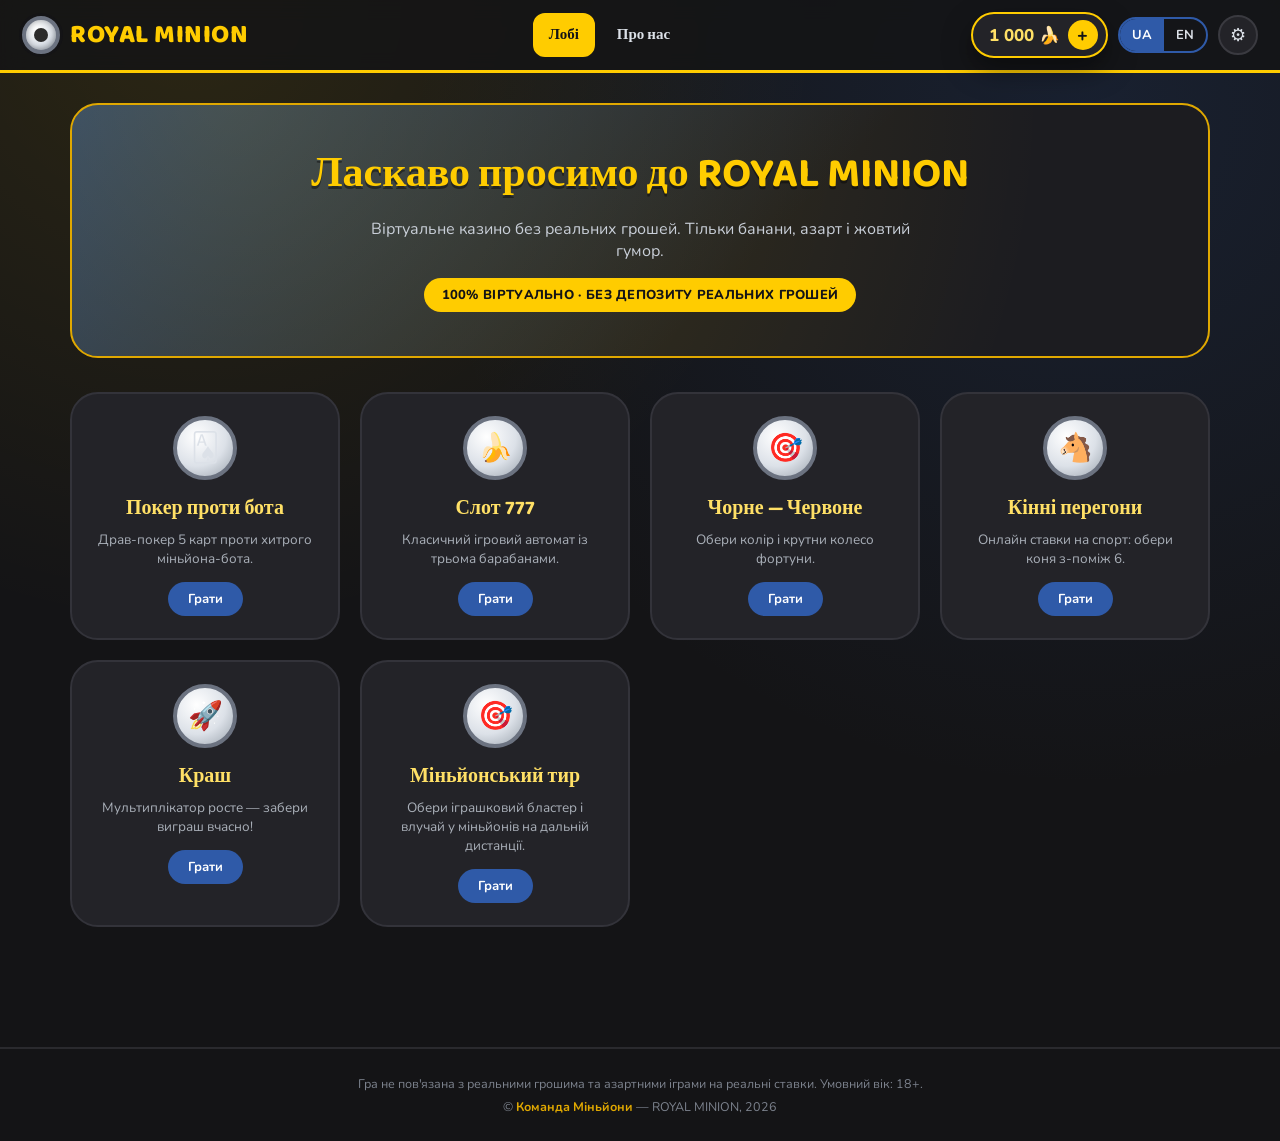
==== commit cb0b3df3: "Add files via upload" ====
--- a/index.html
+++ b/index.html
@@ -6,308 +6,8 @@
 <title>ROYAL MINION — Казино</title>
 <link rel="preconnect" href="https://fonts.googleapis.com">
 <link href="https://fonts.googleapis.com/css2?family=Baloo+2:wght@500;700;800&family=Nunito:wght@400;600;700;800&display=swap" rel="stylesheet">
-<style>
-:root{
-  --yellow:#FFCC00;
-  --yellow-bright:#FFE066;
-  --yellow-dark:#E0A800;
-  --black:#141416;
-  --black-soft:#1c1c20;
-  --black-card:#232328;
-  --denim:#2F5AA8;
-  --denim-dark:#1F3D73;
-  --silver:#DCE1E8;
-  --red:#E6402D;
-  --green:#2CC46A;
-  --radius-lg:28px;
-  --radius-md:18px;
-  --radius-sm:12px;
-  --shadow:0 12px 30px rgba(0,0,0,.45);
-}
-*{box-sizing:border-box; -webkit-tap-highlight-color: transparent;}
-html,body{margin:0;padding:0;}
-body{
-  background:
-    radial-gradient(circle at 15% 0%, rgba(255,204,0,.10), transparent 40%),
-    radial-gradient(circle at 85% 10%, rgba(47,90,168,.18), transparent 45%),
-    var(--black);
-  color:var(--silver);
-  font-family:'Nunito',sans-serif;
-  min-height:100vh;
-  overflow-x:hidden;
-}
-h1,h2,h3,.brand,.btn,.tab,.nav-link{font-family:'Baloo 2',cursive;}
-::selection{background:var(--yellow); color:#111;}
-a{color:inherit;}
-button{font-family:inherit; cursor:pointer;}
-
-/* ---------- SCROLLBAR ---------- */
-::-webkit-scrollbar{width:10px;}
-::-webkit-scrollbar-track{background:var(--black-soft);}
-::-webkit-scrollbar-thumb{background:var(--yellow-dark); border-radius:10px;}
-
-/* ---------- HEADER ---------- */
-header{
-  position:sticky; top:0; z-index:50;
-  display:flex; align-items:center; justify-content:space-between;
-  gap:14px; flex-wrap:wrap;
-  padding:12px 22px;
-  background:rgba(20,20,22,.85);
-  backdrop-filter:blur(10px);
-  border-bottom:3px solid var(--yellow);
-}
-.brand{display:flex; align-items:center; gap:10px; font-size:26px; font-weight:800; color:var(--yellow); letter-spacing:.5px; user-select:none;}
-.brand .eye{
-  width:38px; height:38px; border-radius:50%;
-  background:radial-gradient(circle at 35% 30%, #fff, var(--silver) 55%, #9aa3ad 100%);
-  border:4px solid #6b7280;
-  display:flex; align-items:center; justify-content:center;
-  box-shadow:0 0 0 3px var(--black), inset 0 0 6px rgba(0,0,0,.3);
-  animation:blink 5s infinite;
-}
-.brand .eye::after{
-  content:''; width:14px; height:14px; border-radius:50%;
-  background:#2b2b2b;
-}
-@keyframes blink{0%,92%,100%{transform:scaleY(1);} 96%{transform:scaleY(.15);}}
-
-nav.main-nav{display:flex; gap:6px; flex-wrap:wrap;}
-.nav-link{
-  background:transparent; border:2px solid transparent; color:var(--silver);
-  padding:8px 14px; border-radius:var(--radius-sm); font-size:15px; font-weight:600;
-  transition:.25s ease;
-}
-.nav-link:hover{border-color:var(--yellow); color:var(--yellow); transform:translateY(-2px);}
-.nav-link.active{background:var(--yellow); color:#141416; border-color:var(--yellow);}
-
-.header-right{display:flex; align-items:center; gap:10px;}
-.balance-pill{
-  display:flex; align-items:center; gap:8px;
-  background:var(--black-card);
-  border:2px solid var(--yellow);
-  border-radius:999px;
-  padding:6px 8px 6px 16px;
-  box-shadow:var(--shadow);
-}
-.balance-pill .amount{font-weight:800; color:var(--yellow-bright); font-size:17px; white-space:nowrap;}
-.balance-pill button{
-  background:var(--yellow); color:#141416; border:none; border-radius:999px;
-  width:30px; height:30px; font-size:18px; font-weight:800; line-height:1;
-  transition:.2s;
-}
-.balance-pill button:hover{background:var(--yellow-bright); transform:scale(1.1) rotate(90deg);}
-
-.icon-btn{
-  background:var(--black-card); border:2px solid #3a3a40; color:var(--silver);
-  width:40px; height:40px; border-radius:50%; font-size:18px;
-  display:flex; align-items:center; justify-content:center; transition:.25s;
-}
-.icon-btn:hover{border-color:var(--yellow); color:var(--yellow); transform:rotate(25deg);}
-
-.lang-switch{display:flex; border:2px solid var(--denim); border-radius:999px; overflow:hidden;}
-.lang-switch button{
-  background:transparent; border:none; color:var(--silver); padding:7px 12px; font-weight:700; font-size:13px; transition:.2s;
-}
-.lang-switch button.active{background:var(--denim); color:#fff;}
-
-/* ---------- LAYOUT ---------- */
-main{max-width:1180px; margin:0 auto; padding:30px 20px 80px;}
-.screen{display:none; animation:fadeUp .45s ease;}
-.screen.active{display:block;}
-@keyframes fadeUp{from{opacity:0; transform:translateY(14px);} to{opacity:1; transform:translateY(0);}}
-
-.hero{
-  text-align:center; padding:36px 20px 44px; border-radius:var(--radius-lg);
-  background:linear-gradient(135deg, var(--denim-dark), var(--black-soft) 60%);
-  border:2px solid var(--yellow-dark);
-  margin-bottom:34px; position:relative; overflow:hidden;
-}
-.hero::before{
-  content:''; position:absolute; inset:-40%;
-  background:radial-gradient(circle at 30% 20%, rgba(255,204,0,.18), transparent 55%);
-  animation:swirl 12s linear infinite;
-}
-@keyframes swirl{from{transform:rotate(0);} to{transform:rotate(360deg);}}
-.hero h1{font-size:42px; margin:0 0 10px; color:var(--yellow); position:relative; text-shadow:0 3px 0 rgba(0,0,0,.4);}
-.hero p{font-size:16px; max-width:560px; margin:0 auto; color:#c9cfd8; position:relative;}
-.hero .badge{
-  display:inline-block; margin-top:16px; background:var(--yellow); color:#141416; font-weight:800;
-  padding:8px 18px; border-radius:999px; position:relative; font-size:13px; letter-spacing:.3px;
-}
-
-.game-grid{display:grid; grid-template-columns:repeat(auto-fit,minmax(240px,1fr)); gap:20px;}
-.game-card{
-  background:var(--black-card); border:2px solid #33333a; border-radius:var(--radius-lg);
-  padding:22px; text-align:center; cursor:pointer; transition:.3s ease; position:relative; overflow:hidden;
-}
-.game-card:hover{transform:translateY(-6px); border-color:var(--yellow); box-shadow:var(--shadow);}
-.game-card .icon{
-  width:64px; height:64px; margin:0 auto 12px; border-radius:50%;
-  background:radial-gradient(circle at 35% 30%, #fff, var(--silver) 55%, #9aa3ad 100%);
-  border:4px solid #6b7280; display:flex; align-items:center; justify-content:center; font-size:28px;
-}
-.game-card h3{margin:6px 0 6px; color:var(--yellow-bright); font-size:20px;}
-.game-card p{margin:0; font-size:13.5px; color:#a9afb8; min-height:36px;}
-.game-card .play{
-  margin-top:14px; display:inline-block; background:var(--denim); color:#fff; padding:8px 20px;
-  border-radius:999px; font-weight:700; font-size:13px; transition:.25s;
-}
-.game-card:hover .play{background:var(--yellow); color:#141416;}
-
-/* generic panel */
-.panel{
-  background:var(--black-card); border:2px solid #33333a; border-radius:var(--radius-lg);
-  padding:26px; box-shadow:var(--shadow);
-}
-.panel h2{color:var(--yellow); margin-top:0; display:flex; align-items:center; gap:10px;}
-.back-btn{
-  background:none; border:2px solid #3a3a40; color:var(--silver); padding:8px 16px; border-radius:999px;
-  margin-bottom:18px; font-weight:700; transition:.2s;
-}
-.back-btn:hover{border-color:var(--yellow); color:var(--yellow);}
-
-.bet-row{display:flex; align-items:center; gap:10px; flex-wrap:wrap; margin:14px 0;}
-.bet-row input[type=number]{
-  width:120px; padding:10px 12px; border-radius:var(--radius-sm); border:2px solid #3a3a40;
-  background:#111214; color:#fff; font-weight:700; font-size:15px;
-}
-.bet-row input:focus{outline:none; border-color:var(--yellow);}
-.chip{
-  background:var(--black-soft); border:2px solid var(--yellow-dark); color:var(--yellow-bright);
-  padding:6px 12px; border-radius:999px; font-weight:700; font-size:13px; transition:.2s;
-}
-.chip:hover{background:var(--yellow-dark); color:#141416;}
-
-.btn{
-  border:none; border-radius:999px; padding:11px 24px; font-weight:800; font-size:15px; transition:.22s;
-  box-shadow:0 4px 0 rgba(0,0,0,.35);
-}
-.btn:active{transform:translateY(3px); box-shadow:0 1px 0 rgba(0,0,0,.35);}
-.btn-primary{background:var(--yellow); color:#141416;}
-.btn-primary:hover{background:var(--yellow-bright);}
-.btn-secondary{background:var(--denim); color:#fff;}
-.btn-secondary:hover{background:#3a6bc2;}
-.btn-danger{background:var(--red); color:#fff;}
-.btn-danger:hover{background:#ff5946;}
-.btn:disabled{opacity:.4; cursor:not-allowed; transform:none;}
-
-.msg{margin-top:14px; font-weight:700; min-height:24px; border-radius:var(--radius-sm); padding:0 4px;}
-.msg.win{color:var(--green);}
-.msg.lose{color:var(--red);}
-.msg.info{color:var(--silver); opacity:.8;}
-
-/* ---------- SLOTS ---------- */
-.slot-machine{display:flex; justify-content:center; margin:20px 0;}
-.reels{
-  display:flex; gap:12px; background:linear-gradient(180deg,#111,#000); padding:18px; border-radius:var(--radius-md);
-  border:4px solid var(--yellow-dark); box-shadow:inset 0 0 20px rgba(0,0,0,.7);
-}
-.reel{
-  width:78px; height:90px; background:var(--black-soft); border-radius:var(--radius-sm);
-  display:flex; align-items:center; justify-content:center; font-size:42px; border:2px solid #3a3a40;
-  overflow:hidden;
-}
-.reel span{transition:transform .15s;}
-.reel.spinning span{animation:reelspin .12s linear infinite;}
-@keyframes reelspin{from{transform:translateY(0);} to{transform:translateY(-14px);}}
-.paytable{font-size:12.5px; color:#a9afb8; margin-top:14px; line-height:1.7;}
-
-/* ---------- ROULETTE ---------- */
-.roulette-wrap{display:flex; flex-direction:column; align-items:center; gap:18px;}
-.wheel-outer{
-  width:220px; height:220px; border-radius:50%; border:6px solid var(--yellow-dark);
-  display:flex; align-items:center; justify-content:center; position:relative;
-  background:conic-gradient(var(--black) 0 50%, var(--red) 50% 100%);
-  transition:transform 3.6s cubic-bezier(.17,.67,.2,1);
-}
-.wheel-outer .center{
-  width:70px; height:70px; border-radius:50%; background:var(--yellow); color:#141216; font-weight:800;
-  display:flex; align-items:center; justify-content:center; font-size:13px; text-align:center; border:4px solid #111;
-}
-.wheel-pointer{width:0; height:0; border-left:12px solid transparent; border-right:12px solid transparent; border-top:20px solid var(--yellow); margin-bottom:-4px;}
-.color-choice{display:flex; gap:14px;}
-.color-btn{
-  padding:14px 30px; border-radius:var(--radius-md); font-weight:800; font-size:16px; border:3px solid transparent; transition:.2s;
-}
-.color-btn.red{background:var(--red); color:#fff;}
-.color-btn.black{background:#0c0c0e; color:#fff; border-color:#3a3a40;}
-.color-btn.selected{border-color:var(--yellow); transform:scale(1.06);}
-
-/* ---------- RACING ---------- */
-.track{display:flex; flex-direction:column; gap:10px; margin:18px 0;}
-.lane{
-  position:relative; height:46px; background:linear-gradient(90deg,#20291d,#182018);
-  border-radius:var(--radius-sm); border:2px solid #33402c; overflow:hidden; cursor:pointer;
-}
-.lane.selected{border-color:var(--yellow);}
-.lane .finish{position:absolute; right:6px; top:0; bottom:0; width:3px; background:repeating-linear-gradient(180deg,#fff 0 6px,#000 6px 12px);}
-.horse{
-  position:absolute; left:4px; top:50%; transform:translateY(-50%); font-size:26px; transition:left .12s linear;
-}
-.lane-label{position:absolute; left:8px; top:2px; font-size:11px; color:#a9afb8; font-weight:700;}
-.lane-odds{position:absolute; right:14px; top:2px; font-size:11px; color:var(--yellow-bright); font-weight:800;}
-
-/* ---------- CRASH ---------- */
-.crash-box{
-  background:#0c0d10; border-radius:var(--radius-md); border:2px solid #33333a; height:260px; position:relative;
-  display:flex; align-items:center; justify-content:center; overflow:hidden; margin:16px 0;
-}
-.crash-mult{font-size:52px; font-weight:800; color:var(--yellow-bright); z-index:2; text-shadow:0 0 18px rgba(255,204,0,.4);}
-.crash-mult.crashed{color:var(--red);}
-canvas#crashCanvas{position:absolute; inset:0; width:100%; height:100%;}
-
-/* ---------- POKER ---------- */
-.poker-table{background:radial-gradient(circle,#1c3d24,#0f2015); border-radius:40px; border:8px solid #3a2415; padding:26px; text-align:center;}
-.hand-row{display:flex; justify-content:center; gap:8px; margin:14px 0; flex-wrap:wrap;}
-.card{
-  width:56px; height:80px; background:#fff; border-radius:8px; display:flex; align-items:center; justify-content:center;
-  font-weight:800; font-size:20px; color:#111; border:2px solid #ccc; box-shadow:0 3px 8px rgba(0,0,0,.4);
-  transition:.25s; user-select:none;
-}
-.card.red-suit{color:#c0392b;}
-.card.back{background:repeating-linear-gradient(45deg,var(--denim),var(--denim) 6px,var(--denim-dark) 6px,var(--denim-dark) 12px);}
-.card.selected{transform:translateY(-14px); border-color:var(--yellow);}
-.card.hidden-slot{opacity:0;}
-.label-row{color:var(--silver); font-weight:700; margin-top:6px; font-size:14px;}
-
-/* ---------- MODALS ---------- */
-.overlay{
-  position:fixed; inset:0; background:rgba(0,0,0,.65); display:none; align-items:center; justify-content:center;
-  z-index:100; padding:20px;
-}
-.overlay.open{display:flex;}
-.modal{
-  background:var(--black-card); border:3px solid var(--yellow); border-radius:var(--radius-lg);
-  padding:26px; max-width:420px; width:100%; box-shadow:var(--shadow); animation:pop .28s ease;
-}
-@keyframes pop{from{transform:scale(.85); opacity:0;} to{transform:scale(1); opacity:1;}}
-.modal h2{margin-top:0; color:var(--yellow);}
-.modal-close{float:right; background:none; border:none; color:var(--silver); font-size:22px;}
-.setting-row{display:flex; align-items:center; justify-content:space-between; padding:12px 0; border-bottom:1px solid #33333a;}
-.setting-row:last-child{border-bottom:none;}
-.switch{position:relative; width:48px; height:26px;}
-.switch input{opacity:0; width:0; height:0;}
-.slider-toggle{position:absolute; inset:0; background:#3a3a40; border-radius:999px; transition:.25s; cursor:pointer;}
-.slider-toggle::before{content:''; position:absolute; width:20px; height:20px; left:3px; top:3px; background:#fff; border-radius:50%; transition:.25s;}
-input:checked + .slider-toggle{background:var(--yellow-dark);}
-input:checked + .slider-toggle::before{transform:translateX(22px);}
-
-/* ---------- ABOUT ---------- */
-.about-grid{display:grid; grid-template-columns:1.3fr 1fr; gap:26px;}
-@media(max-width:760px){.about-grid{grid-template-columns:1fr;}}
-.about-grid .stat{background:var(--black-soft); border:2px solid #33333a; border-radius:var(--radius-md); padding:16px; text-align:center;}
-.about-grid .stat b{display:block; font-size:24px; color:var(--yellow-bright);}
-
-footer{
-  text-align:center; padding:26px 16px; color:#7c828d; font-size:12.5px; border-top:2px solid #2a2a2e; margin-top:40px;
-}
-footer b{color:var(--yellow-dark);}
-
-@media(max-width:600px){
-  .hero h1{font-size:30px;}
-  .brand{font-size:20px;}
-}
-</style>
+<link rel="stylesheet" href="style.css">
+
 </head>
 <body>
 
@@ -371,6 +71,39 @@
         <p data-i18n="card_crash_desc">Мультиплікатор росте — забери виграш вчасно!</p>
         <span class="play" data-i18n="card_play">Грати</span>
       </div>
+      <div class="game-card" data-target="range">
+  <div class="icon">🎯</div>
+  <h3 data-i18n="card_range_title">Міньйонський тир</h3>
+  <p data-i18n="card_range_desc">Обери іграшковий бластер і влучай у міньйонів на дальній дистанції.</p>
+  <span class="play" data-i18n="card_play">Грати</span>
+</div>
+    </div>
+  </section>
+
+  <!-- MINION RANGE -->
+  <section class="screen" id="screen-range">
+    <button class="back-btn" data-target="lobby">← Назад до лобі</button>
+    <div class="panel">
+      <h2>🎯 Міньйонський тир</h2>
+      <p class="msg info">Спочатку обери бластер. У кожному раунді є рівно 5 пострілів, а наступні раунди стають складнішими.</p>
+      <div class="gun-grid" id="gunGrid">
+        <div class="gun-card" data-gun="starter"><span class="gun-icon">🔫</span><b>Banana Blaster</b><br><small>точний і стабільний</small></div>
+        <div class="gun-card" data-gun="rapid"><span class="gun-icon">🎯</span><b>Mini Blaster</b><br><small>швидше прицілювання</small></div>
+        <div class="gun-card" data-gun="power"><span class="gun-icon">🛸</span><b>Royal Blaster</b><br><small>велика зона влучання</small></div>
+      </div>
+      <div class="range-hud">
+        <div class="range-stat">Раунд: <b id="rangeRound">1</b></div>
+        <div class="range-stat">Постріли: <b id="rangeShots">5 / 5</b></div>
+        <div class="range-stat">Влучання: <b id="rangeScore">0</b></div>
+      </div>
+      <div class="range-arena" id="rangeArena">
+        <div class="range-sky"></div><div class="range-ground"></div><div class="range-crosshair" id="rangeCrosshair"></div>
+      </div>
+      <div class="bet-row" style="justify-content:center;">
+        <button class="btn btn-primary" id="rangeStart" disabled>Почати раунд</button>
+        <button class="btn btn-secondary" id="rangeRestart" style="display:none">Заново</button>
+      </div>
+      <div class="msg info" id="rangeMsg">Обери бластер, потім натисни «Почати раунд».</div>
     </div>
   </section>
 
@@ -497,7 +230,7 @@
         <p data-i18n="about_p3">Баланс поповнюється віртуально в один клік у розділі балансу вгорі сторінки — введи будь-яку суму й натисни «Поповнити».</p>
       </div>
       <div style="display:flex; flex-direction:column; gap:14px;">
-        <div class="stat"><b>5</b><span data-i18n="about_stat_games">ігор у казино</span></div>
+        <div class="stat"><b>6</b><span data-i18n="about_stat_games">ігор у казино</span></div>
         <div class="stat"><b>0₴</b><span data-i18n="about_stat_real">реальних грошей всередині</span></div>
         <div class="stat"><b>∞</b><span data-i18n="about_stat_bananas">бананів у резерві</span></div>
       </div>
@@ -562,577 +295,8 @@
   </div>
 </div>
 
-<script>
-/* ============ STATE ============ */
-const state = {
-  balance: 1000,
-  lang: 'ua',
-  sound: true,
-  anim: true,
-  confirm: false
-};
-
-/* ============ I18N ============ */
-const dict = {
-  ua: {
-    nav_lobby:"Лобі", nav_about:"Про нас",
-    hero_title:"Ласкаво просимо до ROYAL MINION",
-    hero_sub:"Віртуальне казино без реальних грошей. Тільки банани, азарт і жовтий гумор.",
-    hero_badge:"100% ВІРТУАЛЬНО · БЕЗ ДЕПОЗИТУ РЕАЛЬНИХ ГРОШЕЙ",
-    card_poker_title:"Покер проти бота", card_poker_desc:"Драв-покер 5 карт проти хитрого міньйона-бота.",
-    card_slots_title:"Слот 777", card_slots_desc:"Класичний ігровий автомат із трьома барабанами.",
-    card_roulette_title:"Чорне — Червоне", card_roulette_desc:"Обери колір і крутни колесо фортуни.",
-    card_racing_title:"Кінні перегони", card_racing_desc:"Онлайн ставки на спорт: обери коня з-поміж 6.",
-    card_crash_title:"Краш", card_crash_desc:"Мультиплікатор росте — забери виграш вчасно!",
-    card_play:"Грати", back:"← Назад до лобі", bet_label:"Ставка:",
-    poker_title:"Покер проти бота (драв-покер, 5 карт)", poker_bot_hand:"Рука бота",
-    poker_your_hand:"Твоя рука (клікни картку, щоб залишити її)", poker_deal:"Роздати",
-    poker_draw:"Замінити не вибрані", poker_bet_action:"Поставити ще й показати", poker_fold:"Скинути",
-    poker_hint:"Онлайн-покер без депозиту — просто для розваги.",
-    slots_title:"Слот-автомат 777", slots_spin:"Крутити", slots_hint:"Три однакові символи — виграш!",
-    slots_paytable:"7️⃣7️⃣7️⃣ ×20 · 🍌🍌🍌 ×10 · 🍇🍇🍇 ×6 · 🔔🔔🔔 ×5 · будь-які 2 однакові ×1.5",
-    roulette_title:"Рулетка: Чорне — Червоне", roulette_ready:"Готові?", roulette_red:"Червоне ×2",
-    roulette_black:"Чорне ×2", roulette_spin:"Крутити колесо", roulette_hint:"Обери колір, зроби ставку і крути!",
-    racing_title:"Кінні перегони — 6 коней", racing_start:"Старт перегонів", racing_hint:"Обери коня, натиснувши на його доріжку.",
-    crash_title:"Краш", crash_start:"Старт", crash_cashout:"Забрати гроші",
-    crash_hint:"Постав суму і забери виграш до того, як лінія впаде.",
-    about_title:"Про ROYAL MINION",
-    about_p1:"ROYAL MINION — це віртуальне розважальне казино, створене командою міньйонів, які трохи забагато з'їли бананів і вирішили побудувати щось жовте й веселе.",
-    about_p2:"Усі гроші в казино — вигадані. Тут не можна поповнити рахунок реальними коштами, вивести кошти чи програти щось справжнє. Це майданчик для розваги та демонстрації ігрової механіки.",
-    about_p3:"Баланс поповнюється віртуально в один клік у розділі балансу вгорі сторінки — введи будь-яку суму й натисни «Поповнити».",
-    about_stat_games:"ігор у казино", about_stat_real:"реальних грошей всередині", about_stat_bananas:"бананів у резерві",
-    footer_disclaimer:"Гра не пов'язана з реальними грошима та азартними іграми на реальні ставки. Умовний вік: 18+.",
-    footer_team:"Команда Міньйони",
-    settings_title:"⚙ Налаштування", settings_sound:"Звукові ефекти", settings_anim:"Плавні анімації",
-    settings_confirm:"Підтвердження ставок", settings_lang:"Мова інтерфейсу", settings_reset:"Скинути баланс до 1000",
-    settings_reset_btn:"Скинути", settings_footer:"ROYAL MINION зберігає ці налаштування лише під час поточного сеансу.",
-    topup_title:"🍌 Поповнення балансу",
-    topup_desc:"Це віртуальний баланс. Введи будь-яку суму, щоб миттєво поповнити рахунок для гри — без реальних грошей.",
-    topup_btn:"Поповнити"
-  },
-  en: {
-    nav_lobby:"Lobby", nav_about:"About Us",
-    hero_title:"Welcome to ROYAL MINION",
-    hero_sub:"A virtual casino with no real money. Just bananas, thrills, and yellow humor.",
-    hero_badge:"100% VIRTUAL · NO REAL-MONEY DEPOSIT",
-    card_poker_title:"Poker vs Bot", card_poker_desc:"5-card draw poker against a sneaky minion bot.",
-    card_slots_title:"Slot 777", card_slots_desc:"A classic 3-reel slot machine.",
-    card_roulette_title:"Red — Black", card_roulette_desc:"Pick a color and spin the wheel of fortune.",
-    card_racing_title:"Horse Racing", card_racing_desc:"Sports betting: pick one of 6 horses.",
-    card_crash_title:"Crash", card_crash_desc:"The multiplier climbs — cash out in time!",
-    card_play:"Play", back:"← Back to lobby", bet_label:"Bet:",
-    poker_title:"Poker vs Bot (5-card draw)", poker_bot_hand:"Bot's hand",
-    poker_your_hand:"Your hand (click a card to hold it)", poker_deal:"Deal",
-    poker_draw:"Replace unheld cards", poker_bet_action:"Bet & show", poker_fold:"Fold",
-    poker_hint:"Offline poker, no deposit — just for fun.",
-    slots_title:"Slot Machine 777", slots_spin:"Spin", slots_hint:"Three matching symbols win!",
-    slots_paytable:"7️⃣7️⃣7️⃣ ×20 · 🍌🍌🍌 ×10 · 🍇🍇🍇 ×6 · 🔔🔔🔔 ×5 · any 2 matching ×1.5",
-    roulette_title:"Roulette: Red — Black", roulette_ready:"Ready?", roulette_red:"Red ×2",
-    roulette_black:"Black ×2", roulette_spin:"Spin the wheel", roulette_hint:"Pick a color, place a bet, spin!",
-    racing_title:"Horse Racing — 6 horses", racing_start:"Start the race", racing_hint:"Pick a horse by clicking its lane.",
-    crash_title:"Crash", crash_start:"Start", crash_cashout:"Cash out",
-    crash_hint:"Place a bet and cash out before the line crashes.",
-    about_title:"About ROYAL MINION",
-    about_p1:"ROYAL MINION is a virtual entertainment casino built by a team of minions who ate a few too many bananas and decided to build something yellow and fun.",
-    about_p2:"All money in the casino is fictional. You cannot deposit real funds, withdraw funds, or lose anything real. This is a playground for fun and to demo game mechanics.",
-    about_p3:"Top up your balance virtually in one click from the balance section at the top — enter any amount and hit 'Top up'.",
-    about_stat_games:"games in the casino", about_stat_real:"real money inside", about_stat_bananas:"bananas in reserve",
-    footer_disclaimer:"Not affiliated with real-money gambling. Fictional age rating: 18+.",
-    footer_team:"Team Minions",
-    settings_title:"⚙ Settings", settings_sound:"Sound effects", settings_anim:"Smooth animations",
-    settings_confirm:"Confirm bets", settings_lang:"Interface language", settings_reset:"Reset balance to 1000",
-    settings_reset_btn:"Reset", settings_footer:"ROYAL MINION keeps these settings only for the current session.",
-    topup_title:"🍌 Top Up Balance",
-    topup_desc:"This is a virtual balance. Enter any amount to instantly top up your account for play — no real money involved.",
-    topup_btn:"Top up"
-  }
-};
-
-function applyLang(){
-  document.documentElement.lang = state.lang;
-  document.querySelectorAll('[data-i18n]').forEach(el=>{
-    const key = el.getAttribute('data-i18n');
-    if(dict[state.lang][key]) el.textContent = dict[state.lang][key];
-  });
-  document.getElementById('langUA').classList.toggle('active', state.lang==='ua');
-  document.getElementById('langEN').classList.toggle('active', state.lang==='en');
-  document.getElementById('langUA2').classList.toggle('active', state.lang==='ua');
-  document.getElementById('langEN2').classList.toggle('active', state.lang==='en');
-}
-function setLang(l){ state.lang = l; applyLang(); }
-document.getElementById('langUA').onclick = ()=>setLang('ua');
-document.getElementById('langEN').onclick = ()=>setLang('en');
-document.getElementById('langUA2').onclick = ()=>setLang('ua');
-document.getElementById('langEN2').onclick = ()=>setLang('en');
-
-/* ============ NAVIGATION ============ */
-function showScreen(name){
-  document.querySelectorAll('.screen').forEach(s=>s.classList.remove('active'));
-  document.getElementById('screen-'+name).classList.add('active');
-  document.querySelectorAll('.nav-link').forEach(b=>b.classList.toggle('active', b.dataset.target===name));
-  window.scrollTo({top:0, behavior: state.anim ? 'smooth':'auto'});
-}
-document.querySelectorAll('[data-target]').forEach(el=>{
-  el.addEventListener('click', ()=> showScreen(el.dataset.target));
-});
-
-/* ============ BALANCE ============ */
-function updateBalance(){
-  document.getElementById('balanceDisplay').textContent = Math.round(state.balance).toLocaleString('uk-UA') + ' 🍌';
-}
-function canBet(amount){
-  if(amount<=0 || isNaN(amount)) return false;
-  if(amount>state.balance){ return false; }
-  return true;
-}
-updateBalance();
-
-function quickBet(inputId, add){
-  const el = document.getElementById(inputId);
-  el.value = Math.max(5, (parseInt(el.value)||0) + add);
-}
-
-/* ============ MODALS ============ */
-function openModal(id){ document.getElementById(id).classList.add('open'); }
-function closeModal(id){ document.getElementById(id).classList.remove('open'); }
-document.querySelectorAll('.overlay').forEach(ov=>{
-  ov.addEventListener('click', e=>{ if(e.target===ov) ov.classList.remove('open'); });
-});
-document.getElementById('openTopup').onclick = ()=> openModal('topupOverlay');
-document.getElementById('openSettings').onclick = ()=> openModal('settingsOverlay');
-
-function doTopup(){
-  const amt = parseFloat(document.getElementById('topupAmount').value);
-  const msg = document.getElementById('topupMsg');
-  if(!amt || amt<=0){ msg.textContent = state.lang==='ua' ? 'Введи коректну суму.' : 'Enter a valid amount.'; msg.className='msg lose'; return; }
-  state.balance += amt;
-  updateBalance();
-  msg.textContent = (state.lang==='ua' ? 'Баланс поповнено на ' : 'Balance topped up by ') + amt + ' 🍌';
-  msg.className='msg win';
-  document.getElementById('topupAmount').value='';
-  setTimeout(()=>closeModal('topupOverlay'), 900);
-}
-
-/* ============ SETTINGS ============ */
-document.getElementById('soundToggle').onchange = e=> state.sound = e.target.checked;
-document.getElementById('animToggle').onchange = e=>{
-  state.anim = e.target.checked;
-  document.body.style.setProperty('--tspeed', state.anim ? '1' : '0');
-};
-document.getElementById('confirmToggle').onchange = e=> state.confirm = e.target.checked;
-function resetBalance(){ state.balance = 1000; updateBalance(); }
-
-function confirmBet(amount){
-  if(!state.confirm) return true;
-  const q = state.lang==='ua' ? `Підтвердити ставку ${amount} 🍌?` : `Confirm bet of ${amount} 🍌?`;
-  return confirm(q);
-}
-
-/* ============ SLOTS ============ */
-const slotSymbols = ['🍌','🍇','🔔','⭐','7️⃣'];
-const slotWeights = {'🍌':30,'🍇':25,'🔔':20,'⭐':15,'7️⃣':10};
-function weightedSymbol(){
-  const total = Object.values(slotWeights).reduce((a,b)=>a+b,0);
-  let r = Math.random()*total;
-  for(const s of slotSymbols){ r -= slotWeights[s]; if(r<=0) return s; }
-  return slotSymbols[0];
-}
-function spinSlots(){
-  const betEl = document.getElementById('slotsBet');
-  const bet = parseFloat(betEl.value);
-  const msg = document.getElementById('slotsMsg');
-  if(!canBet(bet)){ msg.textContent = state.lang==='ua' ? 'Недостатньо коштів або невірна ставка.' : 'Insufficient funds or invalid bet.'; msg.className='msg lose'; return; }
-  if(!confirmBet(bet)) return;
-  state.balance -= bet; updateBalance();
-  const reels = [0,1,2].map(i=>document.getElementById('reel'+i));
-  reels.forEach(r=>r.classList.add('spinning'));
-  document.getElementById('slotsSpin').disabled = true;
-  const results = [weightedSymbol(), weightedSymbol(), weightedSymbol()];
-  reels.forEach((r,i)=>{
-    setTimeout(()=>{
-      r.classList.remove('spinning');
-      r.querySelector('span').textContent = results[i];
-    }, 500 + i*350);
-  });
-  setTimeout(()=>{
-    let win = 0;
-    if(results[0]===results[1] && results[1]===results[2]){
-      const mult = results[0]==='7️⃣'?20:results[0]==='🍌'?10:results[0]==='🍇'?6:results[0]==='🔔'?5:4;
-      win = bet*mult;
-    } else if(results[0]===results[1] || results[1]===results[2] || results[0]===results[2]){
-      win = bet*1.5;
-    }
-    if(win>0){
-      state.balance += win; updateBalance();
-      msg.textContent = (state.lang==='ua'?'Виграш! +':'You won! +') + Math.round(win) + ' 🍌';
-      msg.className='msg win';
-    } else {
-      msg.textContent = state.lang==='ua' ? 'Не пощастило. Спробуй ще!' : 'No luck this time. Try again!';
-      msg.className='msg lose';
-    }
-    document.getElementById('slotsSpin').disabled = false;
-  }, 500 + 2*350 + 200);
-}
-
-/* ============ ROULETTE ============ */
-let rouletteColor = null;
-function chooseColor(c){
-  rouletteColor = c;
-  document.getElementById('chooseRed').classList.toggle('selected', c==='red');
-  document.getElementById('chooseBlack').classList.toggle('selected', c==='black');
-  document.getElementById('spinRoulette').disabled = false;
-}
-let rouletteSpinning=false;
-function spinRoulette(){
-  if(rouletteSpinning) return;
-  const bet = parseFloat(document.getElementById('rouletteBet').value);
-  const msg = document.getElementById('rouletteMsg');
-  if(!rouletteColor){ msg.textContent = state.lang==='ua' ? 'Спочатку обери колір.' : 'Pick a color first.'; msg.className='msg lose'; return; }
-  if(!canBet(bet)){ msg.textContent = state.lang==='ua' ? 'Недостатньо коштів або невірна ставка.' : 'Insufficient funds or invalid bet.'; msg.className='msg lose'; return; }
-  if(!confirmBet(bet)) return;
-  rouletteSpinning = true;
-  state.balance -= bet; updateBalance();
-  document.getElementById('spinRoulette').disabled = true;
-  const wheel = document.getElementById('wheel');
-  const center = document.getElementById('wheelCenter');
-  // 0-49 red-ish half, 50-99 black-ish half plus small green zero chance
-  const roll = Math.random();
-  let outcome, label;
-  if(roll < 0.045){ outcome='green'; label='0'; }
-  else if(roll < 0.52){ outcome='red'; label = state.lang==='ua'?'Червоне':'Red'; }
-  else { outcome='black'; label = state.lang==='ua'?'Чорне':'Black'; }
-  const extraSpins = 5 + Math.floor(Math.random()*3);
-  const targetDeg = extraSpins*360 + (outcome==='red'? 90 : outcome==='black'? 270 : 0);
-  wheel.style.transform = `rotate(${targetDeg}deg)`;
-  center.textContent = '...';
-  setTimeout(()=>{
-    center.textContent = label;
-    let win = 0;
-    if(outcome === rouletteColor) win = bet*2;
-    else if(outcome==='green') win = bet*5;
-    if(win>0){
-      state.balance += win; updateBalance();
-      msg.textContent = (state.lang==='ua'?'Випало: ':'Result: ') + label + (state.lang==='ua'?'. Виграш +':'. You won +') + Math.round(win) + ' 🍌';
-      msg.className='msg win';
-    } else {
-      msg.textContent = (state.lang==='ua'?'Випало: ':'Result: ') + label + (state.lang==='ua'?'. Цього разу не пощастило.':'. No luck this time.');
-      msg.className='msg lose';
-    }
-    document.getElementById('spinRoulette').disabled = false;
-    rouletteSpinning = false;
-  }, 3700);
-}
-
-/* ============ RACING ============ */
-const horseEmojis = ['🐴','🐎','🦄','🐴','🐎','🦓'];
-let selectedHorse = null;
-let raceOdds = [];
-let raceRunning = false;
-
-function buildTrack(){
-  const track = document.getElementById('track');
-  track.innerHTML='';
-  raceOdds = shuffle([2,3,4,5,6,8]);
-  for(let i=0;i<6;i++){
-    const lane = document.createElement('div');
-    lane.className='lane';
-    lane.dataset.idx = i;
-    lane.innerHTML = `<div class="lane-label">#${i+1}</div><div class="lane-odds">×${raceOdds[i]}</div><div class="finish"></div><div class="horse" id="horse${i}" style="left:6px;">${horseEmojis[i]}</div>`;
-    lane.addEventListener('click', ()=>{
-      if(raceRunning) return;
-      selectedHorse = i;
-      document.querySelectorAll('.lane').forEach(l=>l.classList.remove('selected'));
-      lane.classList.add('selected');
-      document.getElementById('startRace').disabled = false;
-    });
-    track.appendChild(lane);
-  }
-}
-function shuffle(arr){
-  const a = arr.slice();
-  for(let i=a.length-1;i>0;i--){ const j=Math.floor(Math.random()*(i+1)); [a[i],a[j]]=[a[j],a[i]]; }
-  return a;
-}
-buildTrack();
-
-function startRace(){
-  if(raceRunning) return;
-  const bet = parseFloat(document.getElementById('racingBet').value);
-  const msg = document.getElementById('racingMsg');
-  if(selectedHorse===null){ msg.textContent = state.lang==='ua' ? 'Обери коня.' : 'Pick a horse.'; msg.className='msg lose'; return; }
-  if(!canBet(bet)){ msg.textContent = state.lang==='ua' ? 'Недостатньо коштів або невірна ставка.' : 'Insufficient funds or invalid bet.'; msg.className='msg lose'; return; }
-  if(!confirmBet(bet)) return;
-  raceRunning = true;
-  state.balance -= bet; updateBalance();
-  document.getElementById('startRace').disabled = true;
-  msg.textContent = state.lang==='ua' ? 'Перегони почались!' : 'Race started!';
-  msg.className='msg info';
-
-  const strengths = raceOdds.map(o=> (10 - o) + 2);
-  const progress = new Array(6).fill(0);
-  const laneWidth = document.querySelector('.lane').offsetWidth - 40;
-  const interval = setInterval(()=>{
-    let winner = -1;
-    for(let i=0;i<6;i++){
-      progress[i] += strengths[i]*Math.random()*0.9 + 0.4;
-      const horseEl = document.getElementById('horse'+i);
-      const pct = Math.min(progress[i], 100);
-      horseEl.style.left = (6 + (pct/100)*laneWidth) + 'px';
-      if(progress[i] >= 100 && winner===-1) winner = i;
-    }
-    if(winner !== -1){
-      clearInterval(interval);
-      raceRunning = false;
-      document.getElementById('startRace').disabled = false;
-      if(winner === selectedHorse){
-        const win = bet*raceOdds[selectedHorse];
-        state.balance += win; updateBalance();
-        msg.textContent = (state.lang==='ua'?`Переміг кінь #${winner+1}! Ти вгадав. Виграш +`:`Horse #${winner+1} won! You guessed right. +`) + Math.round(win) + ' 🍌';
-        msg.className='msg win';
-      } else {
-        msg.textContent = (state.lang==='ua'?`Переміг кінь #${winner+1}. Твій кінь програв.`:`Horse #${winner+1} won. Your horse lost.`);
-        msg.className='msg lose';
-      }
-      setTimeout(buildTrack, 1600);
-      selectedHorse = null;
-    }
-  }, 90);
-}
-
-/* ============ CRASH ============ */
-let crashRunning = false;
-let crashMultiplier = 1.0;
-let crashPoint = 1.0;
-let crashInterval = null;
-let crashStartTime = 0;
-let crashBetAmount = 0;
-const crashCanvas = document.getElementById('crashCanvas');
-const cctx = crashCanvas.getContext('2d');
-function resizeCrashCanvas(){
-  crashCanvas.width = crashCanvas.clientWidth;
-  crashCanvas.height = crashCanvas.clientHeight;
-}
-window.addEventListener('resize', resizeCrashCanvas);
-resizeCrashCanvas();
-
-function genCrashPoint(){
-  const r = Math.random();
-  if(r < 0.03) return 1.00;
-  let point = 0.97/(1-r);
-  return Math.min(point, 40);
-}
-function drawCrashLine(points){
-  resizeCrashCanvas();
-  cctx.clearRect(0,0,crashCanvas.width, crashCanvas.height);
-  const w = crashCanvas.width, h = crashCanvas.height;
-  cctx.strokeStyle = '#FFCC00';
-  cctx.lineWidth = 3;
-  cctx.beginPath();
-  points.forEach((p,i)=>{
-    const x = (p.t / Math.max(points[points.length-1].t, 1)) * (w*0.9) + w*0.05;
-    const y = h - (Math.min(p.m,10)/10) * (h*0.85) - h*0.05;
-    if(i===0) cctx.moveTo(x,y); else cctx.lineTo(x,y);
-  });
-  cctx.stroke();
-}
-function crashStart(){
-  if(crashRunning) return;
-  const bet = parseFloat(document.getElementById('crashBet').value);
-  const msg = document.getElementById('crashMsg');
-  if(!canBet(bet)){ msg.textContent = state.lang==='ua' ? 'Недостатньо коштів або невірна ставка.' : 'Insufficient funds or invalid bet.'; msg.className='msg lose'; return; }
-  if(!confirmBet(bet)) return;
-  crashBetAmount = bet;
-  state.balance -= bet; updateBalance();
-  crashRunning = true;
-  crashMultiplier = 1.0;
-  crashPoint = genCrashPoint();
-  crashStartTime = Date.now();
-  document.getElementById('crashStart').disabled = true;
-  document.getElementById('crashCashout').disabled = false;
-  const display = document.getElementById('crashMultDisplay');
-  display.classList.remove('crashed');
-  msg.textContent = state.lang==='ua' ? 'Летимо! Забери гроші вчасно.' : "We're flying! Cash out in time.";
-  msg.className='msg info';
-  const points = [{t:0,m:1}];
-  crashInterval = setInterval(()=>{
-    const elapsed = (Date.now()-crashStartTime)/1000;
-    crashMultiplier = 1 + elapsed*elapsed*0.18 + elapsed*0.15;
-    points.push({t:elapsed, m:crashMultiplier});
-    display.textContent = crashMultiplier.toFixed(2)+'×';
-    drawCrashLine(points);
-    if(crashMultiplier >= crashPoint){
-      clearInterval(crashInterval);
-      crashRunning = false;
-      display.textContent = (state.lang==='ua'?'КРАШ! ':'CRASHED! ') + crashPoint.toFixed(2)+'×';
-      display.classList.add('crashed');
-      document.getElementById('crashStart').disabled = false;
-      document.getElementById('crashCashout').disabled = true;
-      msg.textContent = state.lang==='ua' ? 'Не встиг забрати — ставка згоріла.' : "Didn't cash out in time — bet lost.";
-      msg.className='msg lose';
-    }
-  }, 60);
-}
-function crashCashout(){
-  if(!crashRunning) return;
-  clearInterval(crashInterval);
-  crashRunning = false;
-  const win = crashBetAmount * crashMultiplier;
-  state.balance += win; updateBalance();
-  document.getElementById('crashStart').disabled = false;
-  document.getElementById('crashCashout').disabled = true;
-  const msg = document.getElementById('crashMsg');
-  msg.textContent = (state.lang==='ua'?'Забрано на ':'Cashed out at ') + crashMultiplier.toFixed(2) + '× → +' + Math.round(win) + ' 🍌';
-  msg.className='msg win';
-}
-
-/* ============ POKER (5-card draw vs bot) ============ */
-const SUITS = ['♠','♥','♦','♣'];
-const RANKS = [{r:'2',v:2},{r:'3',v:3},{r:'4',v:4},{r:'5',v:5},{r:'6',v:6},{r:'7',v:7},{r:'8',v:8},{r:'9',v:9},{r:'10',v:10},{r:'J',v:11},{r:'Q',v:12},{r:'K',v:13},{r:'A',v:14}];
-function freshDeck(){
-  const deck=[];
-  for(const s of SUITS) for(const r of RANKS) deck.push({suit:s, rank:r.r, value:r.v});
-  return shuffle(deck);
-}
-let pokerDeck=[], playerCards=[], botCards=[], heldFlags=[false,false,false,false,false], pokerBetAmt=0, pokerStage='idle';
-
-function cardEl(card, faceDown, clickable, selected){
-  const div = document.createElement('div');
-  div.className = 'card' + (['♥','♦'].includes(card && card.suit) ? ' red-suit':'') + (faceDown?' back':'') + (selected?' selected':'');
-  if(!faceDown) div.textContent = card.rank + card.suit;
-  if(clickable) div.style.cursor='pointer';
-  return div;
-}
-function renderPoker(){
-  const ph = document.getElementById('playerHand'); ph.innerHTML='';
-  const bh = document.getElementById('botHand'); bh.innerHTML='';
-  playerCards.forEach((c,i)=>{
-    const el = cardEl(c, false, pokerStage==='holding', heldFlags[i]);
-    if(pokerStage==='holding'){
-      el.addEventListener('click', ()=>{ heldFlags[i]=!heldFlags[i]; renderPoker(); });
-    }
-    ph.appendChild(el);
-  });
-  botCards.forEach((c)=>{
-    bh.appendChild(cardEl(c, pokerStage!=='showdown', false, false));
-  });
-}
-function evaluateHand(cards){
-  const ranks = cards.map(c=>c.value).sort((a,b)=>b-a);
-  const suits = cards.map(c=>c.suit);
-  const counts = {};
-  ranks.forEach(r=> counts[r]=(counts[r]||0)+1);
-  const grouped = Object.entries(counts).map(([r,c])=>({r:parseInt(r),c})).sort((a,b)=> b.c-a.c || b.r-a.r);
-  const isFlush = suits.every(s=>s===suits[0]);
-  const uniq = [...new Set(ranks)];
-  let isStraight=false, straightHigh=0;
-  if(uniq.length===5){
-    if(uniq[0]-uniq[4]===4){ isStraight=true; straightHigh=uniq[0]; }
-    else if(uniq[0]===14 && uniq[1]===5 && uniq[2]===4 && uniq[3]===3 && uniq[4]===2){ isStraight=true; straightHigh=5; }
-  }
-  const pattern = grouped.map(g=>g.c).join('');
-  let rankValue, name;
-  if(isStraight && isFlush){ rankValue=8; name='Стрит-флеш'; }
-  else if(pattern[0]==='4'){ rankValue=7; name='Каре'; }
-  else if(pattern==='32'){ rankValue=6; name='Фулл-хаус'; }
-  else if(isFlush){ rankValue=5; name='Флеш'; }
-  else if(isStraight){ rankValue=4; name='Стрит'; }
-  else if(pattern[0]==='3'){ rankValue=3; name='Трійка'; }
-  else if(pattern==='221'){ rankValue=2; name='Дві пари'; }
-  else if(pattern[0]==='2'){ rankValue=1; name='Пара'; }
-  else { rankValue=0; name='Старша карта'; }
-  const tiebreak = isStraight ? [straightHigh] : grouped.map(g=>g.r);
-  return {rankValue, name, tiebreak};
-}
-function compareHands(a,b){
-  if(a.rankValue!==b.rankValue) return a.rankValue - b.rankValue;
-  for(let i=0;i<Math.max(a.tiebreak.length,b.tiebreak.length);i++){
-    const av=a.tiebreak[i]||0, bv=b.tiebreak[i]||0;
-    if(av!==bv) return av-bv;
-  }
-  return 0;
-}
-function pokerDeal(){
-  const bet = parseFloat(document.getElementById('pokerBet').value);
-  const msg = document.getElementById('pokerMsg');
-  if(!canBet(bet)){ msg.textContent = state.lang==='ua' ? 'Недостатньо коштів або невірна ставка.' : 'Insufficient funds or invalid bet.'; msg.className='msg lose'; return; }
-  if(!confirmBet(bet)) return;
-  pokerBetAmt = bet;
-  state.balance -= bet; updateBalance();
-  pokerDeck = freshDeck();
-  playerCards = pokerDeck.splice(0,5);
-  botCards = pokerDeck.splice(0,5);
-  heldFlags = [false,false,false,false,false];
-  pokerStage = 'holding';
-  renderPoker();
-  document.getElementById('pokerDeal').disabled = true;
-  document.getElementById('pokerDraw').disabled = false;
-  document.getElementById('pokerBetBtn').disabled = true;
-  document.getElementById('pokerFold').disabled = false;
-  msg.textContent = state.lang==='ua' ? 'Обери карти, які хочеш залишити, потім заміни решту.' : 'Pick the cards to hold, then replace the rest.';
-  msg.className = 'msg info';
-}
-function pokerDraw(){
-  for(let i=0;i<5;i++){
-    if(!heldFlags[i]) playerCards[i] = pokerDeck.shift();
-  }
-  // simple bot draw: keep pairs/high cards, redraw rest
-  const botCounts = {};
-  botCards.forEach(c=> botCounts[c.value]=(botCounts[c.value]||0)+1);
-  for(let i=0;i<5;i++){
-    const keep = botCounts[botCards[i].value] >= 2 || botCards[i].value >= 12;
-    if(!keep) botCards[i] = pokerDeck.shift();
-  }
-  pokerStage = 'drawn';
-  renderPoker();
-  document.getElementById('pokerDraw').disabled = true;
-  document.getElementById('pokerBetBtn').disabled = false;
-  document.getElementById('pokerMsg').textContent = state.lang==='ua' ? 'Постав ще стільки ж, щоб побачити карти бота, або скинь карти.' : 'Match the bet to see the bot\'s cards, or fold.';
-}
-function pokerBetAction(){
-  if(!canBet(pokerBetAmt)){
-    document.getElementById('pokerMsg').textContent = state.lang==='ua' ? 'Недостатньо коштів для другої ставки.' : 'Not enough funds to match the bet.';
-    document.getElementById('pokerMsg').className='msg lose';
-    return;
-  }
-  state.balance -= pokerBetAmt; updateBalance();
-  pokerStage = 'showdown';
-  renderPoker();
-  const p = evaluateHand(playerCards);
-  const b = evaluateHand(botCards);
-  const cmp = compareHands(p,b);
-  const msg = document.getElementById('pokerMsg');
-  const pot = pokerBetAmt*4;
-  if(cmp > 0){
-    state.balance += pot; updateBalance();
-    msg.textContent = (state.lang==='ua'?`Твоя рука (${p.name}) сильніша за бота (${b.name}). Виграш +`:`Your hand (${p.name}) beats the bot's (${b.name}). You won +`) + pot + ' 🍌';
-    msg.className='msg win';
-  } else if(cmp < 0){
-    msg.textContent = (state.lang==='ua'?`Рука бота (${b.name}) сильніша за твою (${p.name}). Ти програв.`:`The bot's hand (${b.name}) beats yours (${p.name}). You lost.`);
-    msg.className='msg lose';
-  } else {
-    state.balance += pot/2; updateBalance();
-    msg.textContent = state.lang==='ua' ? 'Нічия! Половину ставки повернено.' : "It's a tie! Half your bet is returned.";
-    msg.className='msg info';
-  }
-  finishPokerRound();
-}
-function pokerFold(){
-  document.getElementById('pokerMsg').textContent = state.lang==='ua' ? 'Ти скинув карти й втратив ставку.' : 'You folded and lost the bet.';
-  document.getElementById('pokerMsg').className='msg lose';
-  pokerStage = 'showdown';
-  renderPoker();
-  finishPokerRound();
-}
-function finishPokerRound(){
-  document.getElementById('pokerDeal').disabled = false;
-  document.getElementById('pokerDraw').disabled = true;
-  document.getElementById('pokerBetBtn').disabled = true;
-  document.getElementById('pokerFold').disabled = true;
-  pokerStage = 'idle';
-}
-
-/* init */
-applyLang();
-</script>
+
+
+<script src="script.js"></script>
 </body>
 </html>
--- a/style.css
+++ b/style.css
@@ -0,0 +1,321 @@
+:root{
+  --yellow:#FFCC00;
+  --yellow-bright:#FFE066;
+  --yellow-dark:#E0A800;
+  --black:#141416;
+  --black-soft:#1c1c20;
+  --black-card:#232328;
+  --denim:#2F5AA8;
+  --denim-dark:#1F3D73;
+  --silver:#DCE1E8;
+  --red:#E6402D;
+  --green:#2CC46A;
+  --radius-lg:28px;
+  --radius-md:18px;
+  --radius-sm:12px;
+  --shadow:0 12px 30px rgba(0,0,0,.45);
+}
+*{box-sizing:border-box; -webkit-tap-highlight-color: transparent;}
+html,body{margin:0;padding:0;}
+body{
+  background:
+    radial-gradient(circle at 15% 0%, rgba(255,204,0,.10), transparent 40%),
+    radial-gradient(circle at 85% 10%, rgba(47,90,168,.18), transparent 45%),
+    var(--black);
+  color:var(--silver);
+  font-family:'Nunito',sans-serif;
+  min-height:100vh;
+  overflow-x:hidden;
+}
+h1,h2,h3,.brand,.btn,.tab,.nav-link{font-family:'Baloo 2',cursive;}
+::selection{background:var(--yellow); color:#111;}
+a{color:inherit;}
+button{font-family:inherit; cursor:pointer;}
+
+/* ---------- SCROLLBAR ---------- */
+::-webkit-scrollbar{width:10px;}
+::-webkit-scrollbar-track{background:var(--black-soft);}
+::-webkit-scrollbar-thumb{background:var(--yellow-dark); border-radius:10px;}
+
+/* ---------- HEADER ---------- */
+header{
+  position:sticky; top:0; z-index:50;
+  display:flex; align-items:center; justify-content:space-between;
+  gap:14px; flex-wrap:wrap;
+  padding:12px 22px;
+  background:rgba(20,20,22,.85);
+  backdrop-filter:blur(10px);
+  border-bottom:3px solid var(--yellow);
+}
+.brand{display:flex; align-items:center; gap:10px; font-size:26px; font-weight:800; color:var(--yellow); letter-spacing:.5px; user-select:none;}
+.brand .eye{
+  width:38px; height:38px; border-radius:50%;
+  background:radial-gradient(circle at 35% 30%, #fff, var(--silver) 55%, #9aa3ad 100%);
+  border:4px solid #6b7280;
+  display:flex; align-items:center; justify-content:center;
+  box-shadow:0 0 0 3px var(--black), inset 0 0 6px rgba(0,0,0,.3);
+  animation:blink 5s infinite;
+}
+.brand .eye::after{
+  content:''; width:14px; height:14px; border-radius:50%;
+  background:#2b2b2b;
+}
+@keyframes blink{0%,92%,100%{transform:scaleY(1);} 96%{transform:scaleY(.15);}}
+
+nav.main-nav{display:flex; gap:6px; flex-wrap:wrap;}
+.nav-link{
+  background:transparent; border:2px solid transparent; color:var(--silver);
+  padding:8px 14px; border-radius:var(--radius-sm); font-size:15px; font-weight:600;
+  transition:.25s ease;
+}
+.nav-link:hover{border-color:var(--yellow); color:var(--yellow); transform:translateY(-2px);}
+.nav-link.active{background:var(--yellow); color:#141416; border-color:var(--yellow);}
+
+.header-right{display:flex; align-items:center; gap:10px;}
+.balance-pill{
+  display:flex; align-items:center; gap:8px;
+  background:var(--black-card);
+  border:2px solid var(--yellow);
+  border-radius:999px;
+  padding:6px 8px 6px 16px;
+  box-shadow:var(--shadow);
+}
+.balance-pill .amount{font-weight:800; color:var(--yellow-bright); font-size:17px; white-space:nowrap;}
+.balance-pill button{
+  background:var(--yellow); color:#141416; border:none; border-radius:999px;
+  width:30px; height:30px; font-size:18px; font-weight:800; line-height:1;
+  transition:.2s;
+}
+.balance-pill button:hover{background:var(--yellow-bright); transform:scale(1.1) rotate(90deg);}
+
+.icon-btn{
+  background:var(--black-card); border:2px solid #3a3a40; color:var(--silver);
+  width:40px; height:40px; border-radius:50%; font-size:18px;
+  display:flex; align-items:center; justify-content:center; transition:.25s;
+}
+.icon-btn:hover{border-color:var(--yellow); color:var(--yellow); transform:rotate(25deg);}
+
+.lang-switch{display:flex; border:2px solid var(--denim); border-radius:999px; overflow:hidden;}
+.lang-switch button{
+  background:transparent; border:none; color:var(--silver); padding:7px 12px; font-weight:700; font-size:13px; transition:.2s;
+}
+.lang-switch button.active{background:var(--denim); color:#fff;}
+
+/* ---------- LAYOUT ---------- */
+main{max-width:1180px; margin:0 auto; padding:30px 20px 80px;}
+.screen{display:none; animation:fadeUp .45s ease;}
+.screen.active{display:block;}
+@keyframes fadeUp{from{opacity:0; transform:translateY(14px);} to{opacity:1; transform:translateY(0);}}
+
+.hero{
+  text-align:center; padding:36px 20px 44px; border-radius:var(--radius-lg);
+  background:linear-gradient(135deg, var(--denim-dark), var(--black-soft) 60%);
+  border:2px solid var(--yellow-dark);
+  margin-bottom:34px; position:relative; overflow:hidden;
+}
+.hero::before{
+  content:''; position:absolute; inset:-40%;
+  background:radial-gradient(circle at 30% 20%, rgba(255,204,0,.18), transparent 55%);
+  animation:swirl 12s linear infinite;
+}
+@keyframes swirl{from{transform:rotate(0);} to{transform:rotate(360deg);}}
+.hero h1{font-size:42px; margin:0 0 10px; color:var(--yellow); position:relative; text-shadow:0 3px 0 rgba(0,0,0,.4);}
+.hero p{font-size:16px; max-width:560px; margin:0 auto; color:#c9cfd8; position:relative;}
+.hero .badge{
+  display:inline-block; margin-top:16px; background:var(--yellow); color:#141416; font-weight:800;
+  padding:8px 18px; border-radius:999px; position:relative; font-size:13px; letter-spacing:.3px;
+}
+
+.game-grid{display:grid; grid-template-columns:repeat(auto-fit,minmax(240px,1fr)); gap:20px;}
+.game-card{
+  background:var(--black-card); border:2px solid #33333a; border-radius:var(--radius-lg);
+  padding:22px; text-align:center; cursor:pointer; transition:.3s ease; position:relative; overflow:hidden;
+}
+.game-card:hover{transform:translateY(-6px); border-color:var(--yellow); box-shadow:var(--shadow);}
+.game-card .icon{
+  width:64px; height:64px; margin:0 auto 12px; border-radius:50%;
+  background:radial-gradient(circle at 35% 30%, #fff, var(--silver) 55%, #9aa3ad 100%);
+  border:4px solid #6b7280; display:flex; align-items:center; justify-content:center; font-size:28px;
+}
+.game-card h3{margin:6px 0 6px; color:var(--yellow-bright); font-size:20px;}
+.game-card p{margin:0; font-size:13.5px; color:#a9afb8; min-height:36px;}
+.game-card .play{
+  margin-top:14px; display:inline-block; background:var(--denim); color:#fff; padding:8px 20px;
+  border-radius:999px; font-weight:700; font-size:13px; transition:.25s;
+}
+.game-card:hover .play{background:var(--yellow); color:#141416;}
+
+/* generic panel */
+.panel{
+  background:var(--black-card); border:2px solid #33333a; border-radius:var(--radius-lg);
+  padding:26px; box-shadow:var(--shadow);
+}
+.panel h2{color:var(--yellow); margin-top:0; display:flex; align-items:center; gap:10px;}
+.back-btn{
+  background:none; border:2px solid #3a3a40; color:var(--silver); padding:8px 16px; border-radius:999px;
+  margin-bottom:18px; font-weight:700; transition:.2s;
+}
+.back-btn:hover{border-color:var(--yellow); color:var(--yellow);}
+
+.bet-row{display:flex; align-items:center; gap:10px; flex-wrap:wrap; margin:14px 0;}
+.bet-row input[type=number]{
+  width:120px; padding:10px 12px; border-radius:var(--radius-sm); border:2px solid #3a3a40;
+  background:#111214; color:#fff; font-weight:700; font-size:15px;
+}
+.bet-row input:focus{outline:none; border-color:var(--yellow);}
+.chip{
+  background:var(--black-soft); border:2px solid var(--yellow-dark); color:var(--yellow-bright);
+  padding:6px 12px; border-radius:999px; font-weight:700; font-size:13px; transition:.2s;
+}
+.chip:hover{background:var(--yellow-dark); color:#141416;}
+
+.btn{
+  border:none; border-radius:999px; padding:11px 24px; font-weight:800; font-size:15px; transition:.22s;
+  box-shadow:0 4px 0 rgba(0,0,0,.35);
+}
+.btn:active{transform:translateY(3px); box-shadow:0 1px 0 rgba(0,0,0,.35);}
+.btn-primary{background:var(--yellow); color:#141416;}
+.btn-primary:hover{background:var(--yellow-bright);}
+.btn-secondary{background:var(--denim); color:#fff;}
+.btn-secondary:hover{background:#3a6bc2;}
+.btn-danger{background:var(--red); color:#fff;}
+.btn-danger:hover{background:#ff5946;}
+.btn:disabled{opacity:.4; cursor:not-allowed; transform:none;}
+
+.msg{margin-top:14px; font-weight:700; min-height:24px; border-radius:var(--radius-sm); padding:0 4px;}
+.msg.win{color:var(--green);}
+.msg.lose{color:var(--red);}
+.msg.info{color:var(--silver); opacity:.8;}
+
+/* ---------- SLOTS ---------- */
+.slot-machine{display:flex; justify-content:center; margin:20px 0;}
+.reels{
+  display:flex; gap:12px; background:linear-gradient(180deg,#111,#000); padding:18px; border-radius:var(--radius-md);
+  border:4px solid var(--yellow-dark); box-shadow:inset 0 0 20px rgba(0,0,0,.7);
+}
+.reel{
+  width:78px; height:90px; background:var(--black-soft); border-radius:var(--radius-sm);
+  display:flex; align-items:center; justify-content:center; font-size:42px; border:2px solid #3a3a40;
+  overflow:hidden;
+}
+.reel span{transition:transform .15s;}
+.reel.spinning span{animation:reelspin .12s linear infinite;}
+@keyframes reelspin{from{transform:translateY(0);} to{transform:translateY(-14px);}}
+.paytable{font-size:12.5px; color:#a9afb8; margin-top:14px; line-height:1.7;}
+
+/* ---------- ROULETTE ---------- */
+.roulette-wrap{display:flex; flex-direction:column; align-items:center; gap:18px;}
+.wheel-outer{
+  width:220px; height:220px; border-radius:50%; border:6px solid var(--yellow-dark);
+  display:flex; align-items:center; justify-content:center; position:relative;
+  background:conic-gradient(var(--black) 0 50%, var(--red) 50% 100%);
+  transition:transform 3.6s cubic-bezier(.17,.67,.2,1);
+}
+.wheel-outer .center{
+  width:70px; height:70px; border-radius:50%; background:var(--yellow); color:#141216; font-weight:800;
+  display:flex; align-items:center; justify-content:center; font-size:13px; text-align:center; border:4px solid #111;
+}
+.wheel-pointer{width:0; height:0; border-left:12px solid transparent; border-right:12px solid transparent; border-top:20px solid var(--yellow); margin-bottom:-4px;}
+.color-choice{display:flex; gap:14px;}
+.color-btn{
+  padding:14px 30px; border-radius:var(--radius-md); font-weight:800; font-size:16px; border:3px solid transparent; transition:.2s;
+}
+.color-btn.red{background:var(--red); color:#fff;}
+.color-btn.black{background:#0c0c0e; color:#fff; border-color:#3a3a40;}
+.color-btn.selected{border-color:var(--yellow); transform:scale(1.06);}
+
+/* ---------- RACING ---------- */
+.track{display:flex; flex-direction:column; gap:10px; margin:18px 0;}
+.lane{
+  position:relative; height:46px; background:linear-gradient(90deg,#20291d,#182018);
+  border-radius:var(--radius-sm); border:2px solid #33402c; overflow:hidden; cursor:pointer;
+}
+.lane.selected{border-color:var(--yellow);}
+.lane .finish{position:absolute; right:6px; top:0; bottom:0; width:3px; background:repeating-linear-gradient(180deg,#fff 0 6px,#000 6px 12px);}
+.horse{
+  position:absolute; left:4px; top:50%; transform:translateY(-50%); font-size:26px; transition:left .12s linear;
+}
+.lane-label{position:absolute; left:8px; top:2px; font-size:11px; color:#a9afb8; font-weight:700;}
+.lane-odds{position:absolute; right:14px; top:2px; font-size:11px; color:var(--yellow-bright); font-weight:800;}
+
+/* ---------- CRASH ---------- */
+.crash-box{
+  background:#0c0d10; border-radius:var(--radius-md); border:2px solid #33333a; height:260px; position:relative;
+  display:flex; align-items:center; justify-content:center; overflow:hidden; margin:16px 0;
+}
+.crash-mult{font-size:52px; font-weight:800; color:var(--yellow-bright); z-index:2; text-shadow:0 0 18px rgba(255,204,0,.4);}
+.crash-mult.crashed{color:var(--red);}
+canvas#crashCanvas{position:absolute; inset:0; width:100%; height:100%;}
+
+/* ---------- POKER ---------- */
+.poker-table{background:radial-gradient(circle,#1c3d24,#0f2015); border-radius:40px; border:8px solid #3a2415; padding:26px; text-align:center;}
+.hand-row{display:flex; justify-content:center; gap:8px; margin:14px 0; flex-wrap:wrap;}
+.card{
+  width:56px; height:80px; background:#fff; border-radius:8px; display:flex; align-items:center; justify-content:center;
+  font-weight:800; font-size:20px; color:#111; border:2px solid #ccc; box-shadow:0 3px 8px rgba(0,0,0,.4);
+  transition:.25s; user-select:none;
+}
+.card.red-suit{color:#c0392b;}
+.card.back{background:repeating-linear-gradient(45deg,var(--denim),var(--denim) 6px,var(--denim-dark) 6px,var(--denim-dark) 12px);}
+.card.selected{transform:translateY(-14px); border-color:var(--yellow);}
+.card.hidden-slot{opacity:0;}
+.label-row{color:var(--silver); font-weight:700; margin-top:6px; font-size:14px;}
+
+/* ---------- MODALS ---------- */
+.overlay{
+  position:fixed; inset:0; background:rgba(0,0,0,.65); display:none; align-items:center; justify-content:center;
+  z-index:100; padding:20px;
+}
+.overlay.open{display:flex;}
+.modal{
+  background:var(--black-card); border:3px solid var(--yellow); border-radius:var(--radius-lg);
+  padding:26px; max-width:420px; width:100%; box-shadow:var(--shadow); animation:pop .28s ease;
+}
+@keyframes pop{from{transform:scale(.85); opacity:0;} to{transform:scale(1); opacity:1;}}
+.modal h2{margin-top:0; color:var(--yellow);}
+.modal-close{float:right; background:none; border:none; color:var(--silver); font-size:22px;}
+.setting-row{display:flex; align-items:center; justify-content:space-between; padding:12px 0; border-bottom:1px solid #33333a;}
+.setting-row:last-child{border-bottom:none;}
+.switch{position:relative; width:48px; height:26px;}
+.switch input{opacity:0; width:0; height:0;}
+.slider-toggle{position:absolute; inset:0; background:#3a3a40; border-radius:999px; transition:.25s; cursor:pointer;}
+.slider-toggle::before{content:''; position:absolute; width:20px; height:20px; left:3px; top:3px; background:#fff; border-radius:50%; transition:.25s;}
+input:checked + .slider-toggle{background:var(--yellow-dark);}
+input:checked + .slider-toggle::before{transform:translateX(22px);}
+
+
+/* ---------- MINION RANGE ---------- */
+.range-arena{position:relative;height:520px;margin:18px 0;background:linear-gradient(#182b45,#0b111b 72%);border:3px solid var(--yellow-dark);border-radius:var(--radius-lg);overflow:hidden;cursor:crosshair;}
+.range-sky{position:absolute;inset:0;background:radial-gradient(circle at 70% 18%,rgba(255,204,0,.12),transparent 30%);pointer-events:none;}
+.range-ground{position:absolute;left:0;right:0;bottom:0;height:28%;background:linear-gradient(#17251c,#0b120d);border-top:2px solid #33402c;}
+.minion-target{position:absolute;width:76px;height:104px;display:flex;align-items:center;justify-content:center;font-size:58px;user-select:none;filter:drop-shadow(0 8px 5px rgba(0,0,0,.45));transition:left .18s,top .18s,transform .12s;}
+.minion-target.hit{animation:targetHit .22s ease forwards;}
+@keyframes targetHit{50%{transform:scale(1.25) rotate(-8deg);filter:brightness(1.5)}100%{transform:scale(.2);opacity:0;}}
+.range-hud{display:flex;justify-content:center;gap:10px;flex-wrap:wrap;margin:10px 0;}
+.range-stat{background:var(--black-soft);border:2px solid #3a3a40;border-radius:999px;padding:8px 14px;font-weight:800;}
+.range-stat b{color:var(--yellow-bright);}
+.gun-grid{display:grid;grid-template-columns:repeat(auto-fit,minmax(150px,1fr));gap:14px;margin:18px 0;}
+.gun-card{background:var(--black-soft);border:2px solid #3a3a40;border-radius:var(--radius-md);padding:18px;text-align:center;cursor:pointer;transition:.2s;}
+.gun-card:hover,.gun-card.selected{border-color:var(--yellow);transform:translateY(-3px);box-shadow:0 0 18px rgba(255,204,0,.15);}
+.gun-card .gun-icon{font-size:42px;display:block;margin-bottom:7px;}
+.gun-card small{color:#9fa6b1;}
+.range-crosshair{position:absolute;width:34px;height:34px;border:2px solid rgba(255,255,255,.85);border-radius:50%;transform:translate(-50%,-50%);pointer-events:none;display:none;z-index:10;}
+.range-crosshair:before,.range-crosshair:after{content:'';position:absolute;background:#fff;}
+.range-crosshair:before{width:46px;height:2px;left:-8px;top:14px}.range-crosshair:after{width:2px;height:46px;left:14px;top:-8px}
+@media(max-width:600px){.range-arena{height:430px}.minion-target{font-size:48px;width:64px;height:90px}}
+
+/* ---------- ABOUT ---------- */
+.about-grid{display:grid; grid-template-columns:1.3fr 1fr; gap:26px;}
+@media(max-width:760px){.about-grid{grid-template-columns:1fr;}}
+.about-grid .stat{background:var(--black-soft); border:2px solid #33333a; border-radius:var(--radius-md); padding:16px; text-align:center;}
+.about-grid .stat b{display:block; font-size:24px; color:var(--yellow-bright);}
+
+footer{
+  text-align:center; padding:26px 16px; color:#7c828d; font-size:12.5px; border-top:2px solid #2a2a2e; margin-top:40px;
+}
+footer b{color:var(--yellow-dark);}
+
+@media(max-width:600px){
+  .hero h1{font-size:30px;}
+  .brand{font-size:20px;}
+}
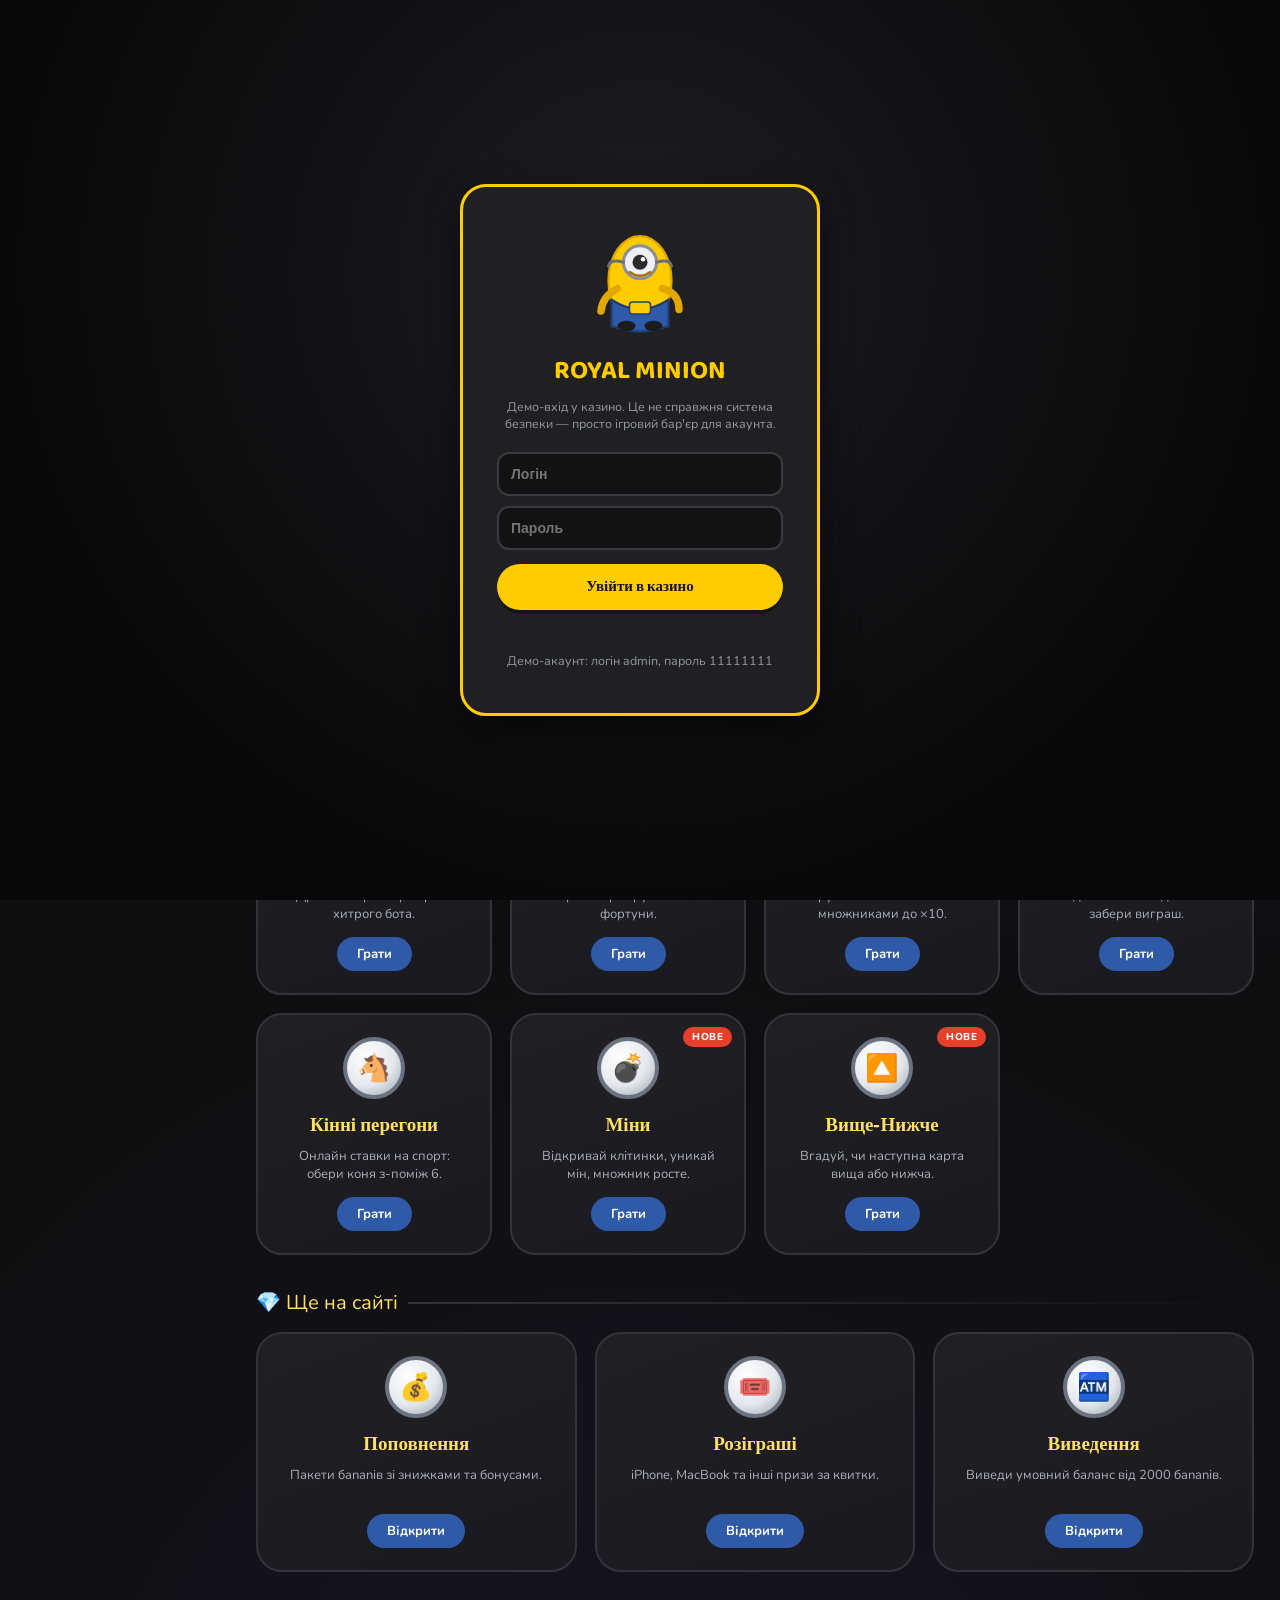
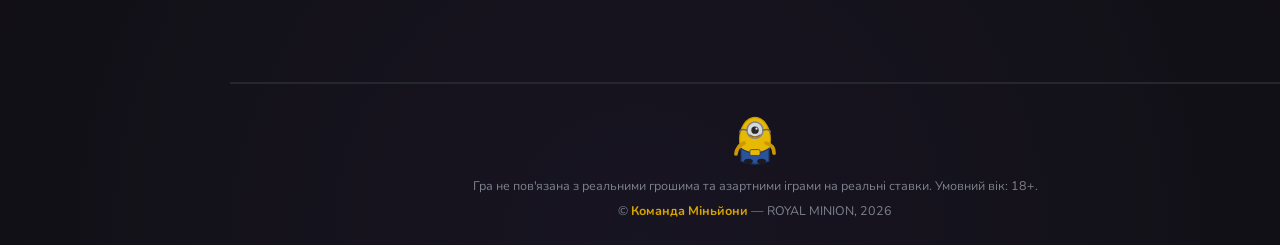
==== commit 1526e00a: "Add files via upload" ====
--- a/index.html
+++ b/index.html
@@ -3,270 +3,943 @@
 <head>
 <meta charset="UTF-8">
 <meta name="viewport" content="width=device-width, initial-scale=1.0">
-<title>ROYAL MINION — Казино</title>
+<title>ROYAL MINION — Королівське казино</title>
 <link rel="preconnect" href="https://fonts.googleapis.com">
-<link href="https://fonts.googleapis.com/css2?family=Baloo+2:wght@500;700;800&family=Nunito:wght@400;600;700;800&display=swap" rel="stylesheet">
-<link rel="stylesheet" href="style.css">
-
+<link href="https://fonts.googleapis.com/css2?family=Baloo+2:wght@500;600;700;800&family=Nunito:wght@400;600;700;800;900&display=swap" rel="stylesheet">
+<style>
+:root{
+  --yellow:#FFCC00;
+  --yellow-bright:#FFE066;
+  --yellow-dark:#D9A400;
+  --black:#0E0E10;
+  --black-soft:#18181C;
+  --black-card:#202024;
+  --black-felt:#0F2116;
+  --denim:#2F5AA8;
+  --denim-dark:#1F3D73;
+  --denim-bright:#4A7FD1;
+  --silver:#E4E8EE;
+  --muted:#9198A3;
+  --red:#E6402D;
+  --green:#2CC46A;
+  --purple:#8B5CF6;
+  --radius-lg:26px;
+  --radius-md:18px;
+  --radius-sm:12px;
+  --shadow:0 14px 34px rgba(0,0,0,.5);
+  --glow-yellow:0 0 24px rgba(255,204,0,.35);
+}
+*{box-sizing:border-box; -webkit-tap-highlight-color:transparent;}
+html,body{margin:0;padding:0;}
+body{
+  background:
+    radial-gradient(circle at 10% -5%, rgba(255,204,0,.09), transparent 40%),
+    radial-gradient(circle at 90% 5%, rgba(47,90,168,.16), transparent 45%),
+    radial-gradient(circle at 50% 100%, rgba(139,92,246,.08), transparent 50%),
+    var(--black);
+  color:var(--silver);
+  font-family:'Nunito',sans-serif;
+  min-height:100vh;
+  overflow-x:hidden;
+}
+h1,h2,h3,.brand,.btn,.tab,.nav-link,.side-link{font-family:'Baloo 2',cursive;}
+::selection{background:var(--yellow); color:#111;}
+a{color:inherit; text-decoration:none;}
+button{font-family:inherit; cursor:pointer;}
+img{max-width:100%; display:block;}
+::-webkit-scrollbar{width:10px; height:10px;}
+::-webkit-scrollbar-track{background:var(--black-soft);}
+::-webkit-scrollbar-thumb{background:var(--yellow-dark); border-radius:10px;}
+
+/* ============ LOADING SCREEN ============ */
+#loadingScreen{
+  position:fixed; inset:0; background:radial-gradient(circle at 50% 40%, #1c1c22, #0a0a0c 75%);
+  z-index:999; display:flex; flex-direction:column; align-items:center; justify-content:center; gap:18px;
+  transition:opacity .5s ease, visibility .5s ease;
+}
+#loadingScreen.hide{opacity:0; visibility:hidden; pointer-events:none;}
+#loadingScreen .mascot-mount{width:120px; animation:bounceIn 1s ease infinite alternate;}
+@keyframes bounceIn{from{transform:translateY(0) scale(1);} to{transform:translateY(-14px) scale(1.03);}}
+#loadingScreen h1{color:var(--yellow); font-size:34px; letter-spacing:1px; margin:0; text-shadow:var(--glow-yellow);}
+.loading-bar{width:220px; height:8px; background:#2a2a30; border-radius:999px; overflow:hidden;}
+.loading-bar::after{content:''; display:block; height:100%; width:40%; background:linear-gradient(90deg,var(--yellow-dark),var(--yellow-bright)); animation:loadmove 1.2s ease-in-out infinite;}
+@keyframes loadmove{0%{transform:translateX(-100%);} 100%{transform:translateX(350%);}}
+#loadingScreen p{color:var(--muted); font-size:13px; margin:0;}
+
+/* ============ APP SHELL ============ */
+.app-shell{display:flex; min-height:100vh;}
+
+/* SIDEBAR */
+.sidebar{
+  width:230px; flex-shrink:0; background:var(--black-soft); border-right:2px solid #2a2a30;
+  display:flex; flex-direction:column; padding:18px 12px; position:sticky; top:0; height:100vh; overflow-y:auto;
+}
+.brand{display:flex; align-items:center; gap:10px; font-size:21px; font-weight:800; color:var(--yellow); padding:6px 8px 18px; user-select:none;}
+.brand .eye{
+  width:36px; height:36px; border-radius:50%; flex-shrink:0;
+  background:radial-gradient(circle at 35% 30%, #fff, var(--silver) 55%, #9aa3ad 100%);
+  border:4px solid #6b7280; display:flex; align-items:center; justify-content:center;
+  box-shadow:0 0 0 3px var(--black-soft), inset 0 0 6px rgba(0,0,0,.3);
+  animation:blink 5s infinite;
+}
+.brand .eye::after{content:''; width:13px; height:13px; border-radius:50%; background:#2b2b2b;}
+@keyframes blink{0%,92%,100%{transform:scaleY(1);} 96%{transform:scaleY(.15);}}
+
+.side-group-label{font-size:11px; text-transform:uppercase; letter-spacing:1px; color:#5c6270; margin:14px 10px 6px; font-family:'Nunito',sans-serif; font-weight:800;}
+.side-link{
+  display:flex; align-items:center; gap:10px; padding:10px 12px; border-radius:var(--radius-sm);
+  color:var(--silver); font-size:14.5px; font-weight:600; border:2px solid transparent; margin-bottom:3px; transition:.2s;
+}
+.side-link .ic{font-size:17px; width:22px; text-align:center;}
+.side-link:hover{background:#26262c; color:var(--yellow-bright);}
+.side-link.active{background:linear-gradient(90deg, rgba(255,204,0,.18), transparent); border-color:var(--yellow-dark); color:var(--yellow-bright);}
+.side-footer{margin-top:auto; padding:14px 10px 4px; font-size:11px; color:#5c6270; line-height:1.6;}
+
+/* MOBILE SIDEBAR TOGGLE */
+.mobile-topbar{display:none; align-items:center; justify-content:space-between; padding:10px 14px; background:var(--black-soft); border-bottom:2px solid var(--yellow); position:sticky; top:0; z-index:60;}
+.burger{background:none; border:2px solid #3a3a40; color:var(--silver); width:38px; height:38px; border-radius:var(--radius-sm); font-size:18px;}
+
+.content-wrap{flex:1; min-width:0; display:flex; flex-direction:column;}
+
+/* HEADER (top bar within content) */
+header{
+  position:sticky; top:0; z-index:50;
+  display:flex; align-items:center; justify-content:flex-end;
+  gap:12px; flex-wrap:wrap; padding:14px 26px;
+  background:rgba(14,14,16,.8); backdrop-filter:blur(10px); border-bottom:2px solid #262630;
+}
+.header-right{display:flex; align-items:center; gap:10px; flex-wrap:wrap;}
+.balance-pill{
+  display:flex; align-items:center; gap:8px; background:var(--black-card); border:2px solid var(--yellow);
+  border-radius:999px; padding:6px 8px 6px 16px; box-shadow:var(--shadow);
+}
+.balance-pill .amount{font-weight:800; color:var(--yellow-bright); font-size:16.5px; white-space:nowrap;}
+.balance-pill button{background:var(--yellow); color:#141416; border:none; border-radius:999px; width:30px; height:30px; font-size:18px; font-weight:800; transition:.2s;}
+.balance-pill button:hover{background:var(--yellow-bright); transform:scale(1.1) rotate(90deg);}
+.icon-btn{background:var(--black-card); border:2px solid #3a3a40; color:var(--silver); width:40px; height:40px; border-radius:50%; font-size:17px; display:flex; align-items:center; justify-content:center; transition:.25s;}
+.icon-btn:hover{border-color:var(--yellow); color:var(--yellow); transform:rotate(20deg);}
+.lang-switch{display:flex; border:2px solid var(--denim); border-radius:999px; overflow:hidden;}
+.lang-switch button{background:transparent; border:none; color:var(--silver); padding:7px 12px; font-weight:700; font-size:12.5px; transition:.2s;}
+.lang-switch button.active{background:var(--denim); color:#fff;}
+.vip-badge{display:flex; align-items:center; gap:6px; background:linear-gradient(135deg,#3a2d0a,#1c1c20); border:2px solid var(--yellow-dark); border-radius:999px; padding:6px 12px; font-size:12px; font-weight:800; color:var(--yellow-bright);}
+
+main{max-width:1200px; width:100%; margin:0 auto; padding:26px 26px 90px;}
+.screen{display:none; animation:fadeUp .4s ease;}
+.screen.active{display:block;}
+@keyframes fadeUp{from{opacity:0; transform:translateY(12px);} to{opacity:1; transform:translateY(0);}}
+
+/* HERO */
+.hero{
+  text-align:center; padding:40px 24px 46px; border-radius:var(--radius-lg);
+  background:linear-gradient(135deg, var(--denim-dark), var(--black-soft) 65%);
+  border:2px solid var(--yellow-dark); margin-bottom:30px; position:relative; overflow:hidden;
+}
+.hero::before{content:''; position:absolute; inset:-40%; background:radial-gradient(circle at 30% 20%, rgba(255,204,0,.16), transparent 55%); animation:swirl 14s linear infinite;}
+@keyframes swirl{from{transform:rotate(0);} to{transform:rotate(360deg);}}
+.hero .mascot-mount{width:78px; position:absolute; right:28px; top:18px; z-index:2; animation:wave 2.4s ease-in-out infinite;}
+@keyframes wave{0%,100%{transform:rotate(-4deg);} 50%{transform:rotate(6deg);}}
+.hero h1{font-size:40px; margin:0 0 10px; color:var(--yellow); position:relative; text-shadow:0 3px 0 rgba(0,0,0,.4);}
+.hero p{font-size:15.5px; max-width:580px; margin:0 auto; color:#c9cfd8; position:relative;}
+.hero .badges{display:flex; gap:10px; justify-content:center; flex-wrap:wrap; margin-top:16px; position:relative;}
+.hero .badge{background:var(--yellow); color:#141416; font-weight:800; padding:8px 16px; border-radius:999px; font-size:12.5px;}
+.hero .badge.alt{background:var(--denim); color:#fff;}
+
+.section-title{display:flex; align-items:center; gap:10px; margin:34px 0 16px; color:var(--yellow-bright); font-size:20px;}
+.section-title .line{flex:1; height:2px; background:linear-gradient(90deg, #33333a, transparent);}
+
+.game-grid{display:grid; grid-template-columns:repeat(auto-fit,minmax(230px,1fr)); gap:18px;}
+.game-card{
+  background:linear-gradient(160deg, var(--black-card), #191920); border:2px solid #33333a; border-radius:var(--radius-lg);
+  padding:22px; text-align:center; cursor:pointer; transition:.3s ease; position:relative; overflow:hidden;
+}
+.game-card::after{content:''; position:absolute; inset:0; background:radial-gradient(circle at 50% 0%, rgba(255,204,0,.08), transparent 60%); opacity:0; transition:.3s;}
+.game-card:hover{transform:translateY(-6px); border-color:var(--yellow); box-shadow:var(--shadow);}
+.game-card:hover::after{opacity:1;}
+.game-card .icon{width:62px; height:62px; margin:0 auto 12px; border-radius:50%; background:radial-gradient(circle at 35% 30%, #fff, var(--silver) 55%, #9aa3ad 100%); border:4px solid #6b7280; display:flex; align-items:center; justify-content:center; font-size:27px; position:relative; z-index:1;}
+.game-card h3{margin:6px 0 6px; color:var(--yellow-bright); font-size:19px; position:relative; z-index:1;}
+.game-card p{margin:0; font-size:13px; color:#a9afb8; min-height:34px; position:relative; z-index:1;}
+.game-card .tag{position:absolute; top:12px; right:12px; background:var(--red); color:#fff; font-size:10px; font-weight:800; padding:3px 9px; border-radius:999px; letter-spacing:.4px;}
+.game-card .play{margin-top:14px; display:inline-block; background:var(--denim); color:#fff; padding:8px 20px; border-radius:999px; font-weight:700; font-size:13px; transition:.25s; position:relative; z-index:1;}
+.game-card:hover .play{background:var(--yellow); color:#141416;}
+
+.panel{background:linear-gradient(160deg, var(--black-card), #191920); border:2px solid #33333a; border-radius:var(--radius-lg); padding:26px; box-shadow:var(--shadow);}
+.panel h2{color:var(--yellow); margin-top:0; display:flex; align-items:center; gap:10px;}
+.back-btn{background:none; border:2px solid #3a3a40; color:var(--silver); padding:8px 16px; border-radius:999px; margin-bottom:18px; font-weight:700; transition:.2s;}
+.back-btn:hover{border-color:var(--yellow); color:var(--yellow);}
+
+.bet-row{display:flex; align-items:center; gap:10px; flex-wrap:wrap; margin:14px 0;}
+.bet-row input[type=number]{width:118px; padding:10px 12px; border-radius:var(--radius-sm); border:2px solid #3a3a40; background:#111214; color:#fff; font-weight:700; font-size:15px;}
+.bet-row input:focus{outline:none; border-color:var(--yellow);}
+.chip{background:var(--black-soft); border:2px solid var(--yellow-dark); color:var(--yellow-bright); padding:6px 12px; border-radius:999px; font-weight:700; font-size:13px; transition:.2s;}
+.chip:hover{background:var(--yellow-dark); color:#141416; transform:translateY(-2px);}
+.chip-stack{display:flex; margin-left:4px;}
+.chip-stack .c{width:26px; height:26px; border-radius:50%; margin-left:-10px; border:2px solid #fff; box-shadow:0 2px 4px rgba(0,0,0,.4);}
+
+.btn{border:none; border-radius:999px; padding:11px 24px; font-weight:800; font-size:15px; transition:.22s; box-shadow:0 4px 0 rgba(0,0,0,.35);}
+.btn:active{transform:translateY(3px); box-shadow:0 1px 0 rgba(0,0,0,.35);}
+.btn-primary{background:var(--yellow); color:#141416;}
+.btn-primary:hover{background:var(--yellow-bright);}
+.btn-secondary{background:var(--denim); color:#fff;}
+.btn-secondary:hover{background:var(--denim-bright);}
+.btn-danger{background:var(--red); color:#fff;}
+.btn-danger:hover{background:#ff5946;}
+.btn-purple{background:var(--purple); color:#fff;}
+.btn:disabled{opacity:.4; cursor:not-allowed; transform:none;}
+
+.msg{margin-top:14px; font-weight:700; min-height:24px; border-radius:var(--radius-sm); padding:0 4px;}
+.msg.win{color:var(--green);}
+.msg.lose{color:var(--red);}
+.msg.info{color:var(--silver); opacity:.8;}
+
+/* ---------- SLOTS ---------- */
+.slot-machine{display:flex; justify-content:center; margin:20px 0;}
+.reels{display:flex; gap:12px; background:linear-gradient(180deg,#111,#000); padding:18px; border-radius:var(--radius-md); border:4px solid var(--yellow-dark); box-shadow:inset 0 0 24px rgba(0,0,0,.75), var(--glow-yellow);}
+.reel{width:78px; height:90px; background:var(--black-soft); border-radius:var(--radius-sm); display:flex; align-items:center; justify-content:center; font-size:42px; border:2px solid #3a3a40; overflow:hidden;}
+.reel.spinning span{animation:reelspin .12s linear infinite;}
+@keyframes reelspin{from{transform:translateY(0);} to{transform:translateY(-14px);}}
+.paytable{font-size:12.5px; color:#a9afb8; margin-top:14px; line-height:1.7;}
+
+/* ---------- ROULETTE ---------- */
+.roulette-wrap{display:flex; flex-direction:column; align-items:center; gap:18px;}
+.wheel-outer{width:220px; height:220px; border-radius:50%; border:6px solid var(--yellow-dark); display:flex; align-items:center; justify-content:center; position:relative; background:conic-gradient(var(--black) 0 47.5%, var(--green) 47.5% 52.5%, var(--red) 52.5% 76.25%, var(--black) 76.25% 100%); transition:transform 3.6s cubic-bezier(.17,.67,.2,1); box-shadow:var(--glow-yellow);}
+.wheel-outer .center{width:70px; height:70px; border-radius:50%; background:var(--yellow); color:#141216; font-weight:800; display:flex; align-items:center; justify-content:center; font-size:13px; text-align:center; border:4px solid #111;}
+.wheel-pointer{width:0; height:0; border-left:12px solid transparent; border-right:12px solid transparent; border-top:20px solid var(--yellow); margin-bottom:-4px;}
+.color-choice{display:flex; gap:14px;}
+.color-btn{padding:14px 30px; border-radius:var(--radius-md); font-weight:800; font-size:16px; border:3px solid transparent; transition:.2s;}
+.color-btn.red{background:var(--red); color:#fff;}
+.color-btn.black{background:#0c0c0e; color:#fff; border-color:#3a3a40;}
+.color-btn.green{background:var(--green); color:#0c0c0e;}
+.color-btn.selected{border-color:var(--yellow); transform:scale(1.06);}
+
+/* ---------- RACING ---------- */
+.track{display:flex; flex-direction:column; gap:10px; margin:18px 0;}
+.lane{position:relative; height:46px; background:linear-gradient(90deg,#20291d,#182018); border-radius:var(--radius-sm); border:2px solid #33402c; overflow:hidden; cursor:pointer; transition:.2s;}
+.lane.selected{border-color:var(--yellow); box-shadow:0 0 0 2px rgba(255,204,0,.25);}
+.lane .finish{position:absolute; right:6px; top:0; bottom:0; width:3px; background:repeating-linear-gradient(180deg,#fff 0 6px,#000 6px 12px);}
+.horse{position:absolute; left:4px; top:50%; transform:translateY(-50%); font-size:26px; transition:left .12s linear;}
+.lane-label{position:absolute; left:8px; top:2px; font-size:11px; color:#a9afb8; font-weight:700;}
+.lane-odds{position:absolute; right:14px; top:2px; font-size:11px; color:var(--yellow-bright); font-weight:800;}
+
+/* ---------- CRASH ---------- */
+.crash-box{background:#0c0d10; border-radius:var(--radius-md); border:2px solid #33333a; height:260px; position:relative; display:flex; align-items:center; justify-content:center; overflow:hidden; margin:16px 0;}
+.crash-mult{font-size:52px; font-weight:800; color:var(--yellow-bright); z-index:2; text-shadow:0 0 18px rgba(255,204,0,.4);}
+.crash-mult.crashed{color:var(--red);}
+canvas#crashCanvas{position:absolute; inset:0; width:100%; height:100%;}
+
+/* ---------- POKER ---------- */
+.poker-table{background:radial-gradient(circle,#1c3d24,#0f2015); border-radius:40px; border:8px solid #3a2415; padding:26px; text-align:center;}
+.hand-row{display:flex; justify-content:center; gap:8px; margin:14px 0; flex-wrap:wrap;}
+.card{width:56px; height:80px; background:#fff; border-radius:8px; display:flex; align-items:center; justify-content:center; font-weight:800; font-size:20px; color:#111; border:2px solid #ccc; box-shadow:0 3px 8px rgba(0,0,0,.4); transition:.25s; user-select:none;}
+.card.red-suit{color:#c0392b;}
+.card.back{background:repeating-linear-gradient(45deg,var(--denim),var(--denim) 6px,var(--denim-dark) 6px,var(--denim-dark) 12px);}
+.card.selected{transform:translateY(-14px); border-color:var(--yellow);}
+.label-row{color:var(--silver); font-weight:700; margin-top:6px; font-size:14px;}
+
+/* ---------- BLACKJACK ---------- */
+.bj-table{background:radial-gradient(circle,#1c3d24,#0f2015); border-radius:40px; border:8px solid #3a2415; padding:26px; text-align:center;}
+.bj-total{display:inline-block; background:var(--black-soft); color:var(--yellow-bright); font-weight:800; padding:4px 14px; border-radius:999px; font-size:13px; margin-top:6px;}
+
+/* ---------- DICE ---------- */
+.dice-stage{display:flex; justify-content:center; gap:20px; margin:26px 0;}
+.die{width:80px; height:80px; background:#fff; border-radius:16px; display:flex; align-items:center; justify-content:center; font-size:40px; font-weight:800; color:#141416; box-shadow:0 8px 18px rgba(0,0,0,.5); transition:transform .15s;}
+.die.rolling{animation:dieRoll .1s linear infinite;}
+@keyframes dieRoll{0%{transform:rotate(0deg);} 100%{transform:rotate(90deg);}}
+.dice-numbers{display:flex; gap:8px; justify-content:center; flex-wrap:wrap; margin:12px 0;}
+.num-btn{width:44px; height:44px; border-radius:50%; background:var(--black-soft); border:2px solid #3a3a40; color:var(--silver); font-weight:800; transition:.2s;}
+.num-btn.selected{background:var(--yellow); color:#141416; border-color:var(--yellow);}
+
+/* ---------- WHEEL ---------- */
+.big-wheel-wrap{display:flex; flex-direction:column; align-items:center; gap:18px;}
+.big-wheel{width:260px; height:260px; border-radius:50%; border:8px solid var(--yellow-dark); position:relative; transition:transform 4s cubic-bezier(.12,.72,.15,1); box-shadow:var(--glow-yellow);
+  background:conic-gradient(
+    #E6402D 0deg 30deg, #141416 30deg 60deg, #2F5AA8 60deg 90deg, #141416 90deg 120deg,
+    #FFCC00 120deg 150deg, #141416 150deg 180deg, #8B5CF6 180deg 210deg, #141416 210deg 240deg,
+    #2CC46A 240deg 270deg, #141416 270deg 300deg, #E6402D 300deg 330deg, #FFCC00 330deg 360deg);
+}
+.big-wheel .hub{position:absolute; inset:0; margin:auto; width:64px; height:64px; border-radius:50%; background:var(--yellow); border:4px solid #111; display:flex; align-items:center; justify-content:center; font-weight:800; color:#141216; font-size:11px; text-align:center;}
+.wheel-legend{display:flex; gap:8px; flex-wrap:wrap; justify-content:center; max-width:480px;}
+.wheel-legend span{font-size:12px; font-weight:800; padding:4px 10px; border-radius:999px; color:#fff;}
+
+/* ---------- PROFILE / PROMO / LEADERBOARD ---------- */
+.stat-grid{display:grid; grid-template-columns:repeat(auto-fit,minmax(150px,1fr)); gap:14px; margin:18px 0;}
+.stat-box{background:var(--black-soft); border:2px solid #33333a; border-radius:var(--radius-md); padding:18px; text-align:center;}
+.stat-box b{display:block; font-size:24px; color:var(--yellow-bright); margin-bottom:4px;}
+.stat-box span{font-size:12px; color:var(--muted);}
+
+.promo-grid{display:grid; grid-template-columns:repeat(auto-fit,minmax(240px,1fr)); gap:18px;}
+.promo-card{background:linear-gradient(160deg,var(--black-card),#191920); border:2px solid #33333a; border-radius:var(--radius-lg); padding:20px; position:relative; overflow:hidden;}
+.promo-card h3{color:var(--yellow-bright); margin:6px 0;}
+.promo-card p{font-size:13px; color:#a9afb8; min-height:40px;}
+.promo-card .big{font-size:34px; margin-bottom:6px;}
+
+table.leader-table{width:100%; border-collapse:collapse; margin-top:10px;}
+table.leader-table th{text-align:left; font-size:12px; text-transform:uppercase; color:var(--muted); padding:8px 10px; border-bottom:2px solid #33333a;}
+table.leader-table td{padding:10px; border-bottom:1px solid #26262c; font-weight:700; font-size:14px;}
+table.leader-table tr.me{background:rgba(255,204,0,.08);}
+.rank-medal{font-size:16px;}
+
+/* ---------- ABOUT ---------- */
+.about-grid{display:grid; grid-template-columns:1.3fr 1fr; gap:26px;}
+@media(max-width:760px){.about-grid{grid-template-columns:1fr;}}
+.about-grid p{line-height:1.6;}
+
+footer{text-align:center; padding:26px 16px; color:#7c828d; font-size:12.5px; border-top:2px solid #262630; margin-top:20px; display:flex; flex-direction:column; align-items:center; gap:8px;}
+footer b{color:var(--yellow-dark);}
+footer .mascot-mount{width:44px; opacity:.9;}
+
+/* ---------- MODALS ---------- */
+.overlay{position:fixed; inset:0; background:rgba(0,0,0,.68); display:none; align-items:center; justify-content:center; z-index:100; padding:20px;}
+.overlay.open{display:flex;}
+.modal{background:var(--black-card); border:3px solid var(--yellow); border-radius:var(--radius-lg); padding:26px; max-width:420px; width:100%; box-shadow:var(--shadow); animation:pop .28s ease;}
+@keyframes pop{from{transform:scale(.85); opacity:0;} to{transform:scale(1); opacity:1;}}
+.modal h2{margin-top:0; color:var(--yellow);}
+.modal-close{float:right; background:none; border:none; color:var(--silver); font-size:22px;}
+.setting-row{display:flex; align-items:center; justify-content:space-between; padding:12px 0; border-bottom:1px solid #33333a;}
+.setting-row:last-child{border-bottom:none;}
+.switch{position:relative; width:48px; height:26px;}
+.switch input{opacity:0; width:0; height:0;}
+.slider-toggle{position:absolute; inset:0; background:#3a3a40; border-radius:999px; transition:.25s; cursor:pointer;}
+.slider-toggle::before{content:''; position:absolute; width:20px; height:20px; left:3px; top:3px; background:#fff; border-radius:50%; transition:.25s;}
+input:checked + .slider-toggle{background:var(--yellow-dark);}
+input:checked + .slider-toggle::before{transform:translateX(22px);}
+
+/* BIG WIN MODAL */
+#bigWinOverlay .modal{text-align:center; border-color:var(--yellow-bright); box-shadow:0 0 40px rgba(255,204,0,.5);}
+#bigWinOverlay .mascot-mount{width:100px; margin:0 auto 10px;}
+#bigWinOverlay h2{font-size:28px;}
+#bigWinAmount{font-size:36px; font-weight:800; color:var(--yellow-bright); margin:8px 0;}
+
+/* CONFETTI */
+.confetti-piece{position:fixed; top:-30px; font-size:22px; z-index:200; pointer-events:none; animation:fall linear forwards;}
+@keyframes fall{to{transform:translateY(110vh) rotate(360deg); opacity:.3;}}
+
+/* ---------- LOGIN SCREEN ---------- */
+#loginScreen{position:fixed; inset:0; z-index:1000; background:radial-gradient(circle at 50% 30%,#1c1c22,#08080a 75%); display:flex; align-items:center; justify-content:center; padding:20px;}
+.login-card{background:var(--black-card); border:3px solid var(--yellow); border-radius:var(--radius-lg); padding:34px; max-width:360px; width:100%; text-align:center; box-shadow:var(--shadow);}
+.login-card h1{color:var(--yellow); margin:6px 0; font-size:26px;}
+.login-card p{font-size:12.5px; color:var(--muted); margin:4px 0 10px;}
+.login-card input{width:100%; padding:12px; margin-top:10px; border-radius:var(--radius-sm); border:2px solid #3a3a40; background:#111214; color:#fff; font-weight:600; font-size:14px;}
+.login-card input:focus{outline:none; border-color:var(--yellow);}
+.login-card .btn{margin-top:14px; width:100%;}
+.login-hint{margin-top:12px; font-size:11px; color:#5c6270;}
+
+/* ---------- SHOP ---------- */
+.shop-timer{display:inline-flex; align-items:center; gap:8px; background:var(--black-soft); border:2px solid var(--red); border-radius:999px; padding:8px 18px; font-weight:800; color:#ff8a7a; margin:10px 0 20px;}
+.shop-grid{display:grid; grid-template-columns:repeat(auto-fit,minmax(230px,1fr)); gap:18px;}
+.shop-card{background:linear-gradient(160deg,var(--black-card),#191920); border:2px solid #33333a; border-radius:var(--radius-lg); padding:22px; text-align:center; position:relative; overflow:hidden; transition:.25s;}
+.shop-card:hover{border-color:var(--yellow); transform:translateY(-4px); box-shadow:var(--shadow);}
+.shop-card .discount-badge{position:absolute; top:12px; left:12px; background:var(--red); color:#fff; font-size:11px; font-weight:800; padding:4px 10px; border-radius:999px;}
+.shop-card .best-badge{position:absolute; top:12px; right:12px; background:var(--yellow); color:#141216; font-size:11px; font-weight:800; padding:4px 10px; border-radius:999px;}
+.shop-card .visual{font-size:44px; margin:10px 0;}
+.shop-card .amount{font-size:22px; font-weight:800; color:var(--yellow-bright);}
+.shop-card .bonus{font-size:12px; color:var(--green); font-weight:800; margin-bottom:6px;}
+.shop-card .price-old{font-size:13px; color:#6a6f78; text-decoration:line-through;}
+.shop-card .price-new{font-size:20px; font-weight:800; color:#fff;}
+.shop-card .price-hint{font-size:11px; color:var(--muted); margin-bottom:10px;}
+.pay-methods{display:flex; gap:10px; justify-content:center; margin:14px 0;}
+.pay-method{border:2px solid #3a3a40; background:var(--black-soft); border-radius:var(--radius-sm); padding:10px 14px; font-size:20px; transition:.2s;}
+.pay-method.selected{border-color:var(--yellow); background:#2a2408;}
+
+/* ---------- WITHDRAW ---------- */
+.saved-method{display:flex; align-items:center; justify-content:space-between; background:var(--black-soft); border:2px solid #33333a; border-radius:var(--radius-md); padding:14px 16px; margin-bottom:10px; cursor:pointer; transition:.2s;}
+.saved-method.selected{border-color:var(--yellow);}
+.saved-method .name{font-weight:700;}
+
+/* ---------- GIVEAWAYS ---------- */
+.prize-grid{display:grid; grid-template-columns:repeat(auto-fit,minmax(230px,1fr)); gap:18px;}
+.prize-card{background:linear-gradient(160deg,var(--black-card),#191920); border:2px solid #33333a; border-radius:var(--radius-lg); padding:20px; text-align:center;}
+.prize-card .visual{font-size:50px; margin:8px 0;}
+.prize-card h3{color:var(--yellow-bright); margin:6px 0;}
+.prize-card .tickets-owned{font-size:12px; color:var(--green); font-weight:800; margin-top:6px;}
+.lock-note{background:var(--black-soft); border:2px dashed var(--yellow-dark); border-radius:var(--radius-md); padding:14px; font-size:13px; color:var(--muted); margin-bottom:18px;}
+
+/* ---------- MINES ---------- */
+.mines-grid{display:grid; grid-template-columns:repeat(5,1fr); gap:8px; max-width:340px; margin:18px auto;}
+.mine-tile{aspect-ratio:1; background:var(--black-soft); border:2px solid #3a3a40; border-radius:var(--radius-sm); display:flex; align-items:center; justify-content:center; font-size:20px; transition:.2s; cursor:pointer;}
+.mine-tile:hover{border-color:var(--yellow);}
+.mine-tile.revealed{background:#1c2e1c; border-color:var(--green); cursor:default;}
+.mine-tile.boom{background:#3a1414; border-color:var(--red); cursor:default;}
+.mine-tile.disabled{pointer-events:none;}
+
+/* ---------- HIGHER-LOWER ---------- */
+.hl-stage{display:flex; align-items:center; justify-content:center; gap:22px; margin:20px 0; flex-wrap:wrap;}
+.hl-arrow{font-size:30px; color:var(--yellow-dark);}
+
+@media(max-width:900px){
+  .sidebar{display:none;}
+  .mobile-topbar{display:flex;}
+  .sidebar.open{display:flex; position:fixed; z-index:90; width:240px; box-shadow:var(--shadow);}
+  header{justify-content:space-between;}
+}
+@media(max-width:600px){
+  .hero h1{font-size:26px;}
+  .hero .mascot-mount{display:none;}
+}
+</style>
 </head>
 <body>
 
-<header>
-  <div class="brand"><div class="eye"></div><span>ROYAL MINION</span></div>
-  <nav class="main-nav">
-    <button class="nav-link active" data-target="lobby" data-i18n="nav_lobby">Лобі</button>
-    <button class="nav-link" data-target="about" data-i18n="nav_about">Про нас</button>
-  </nav>
-  <div class="header-right">
-    <div class="balance-pill">
-      <span class="amount" id="balanceDisplay">1000 🍌</span>
-      <button id="openTopup" title="Поповнити">+</button>
+<div id="loginScreen">
+  <div class="login-card">
+    <div class="mascot-mount" style="width:90px; margin:0 auto 10px;"></div>
+    <h1>ROYAL MINION</h1>
+    <p data-i18n="login_sub">Демо-вхід у казино. Це не справжня система безпеки — просто ігровий бар'єр для акаунта.</p>
+    <input type="text" id="loginUser" placeholder="Логін" autocomplete="off">
+    <input type="password" id="loginPass" placeholder="Пароль" autocomplete="off">
+    <button class="btn btn-primary" onclick="tryLogin()" data-i18n="login_btn">Увійти в казино</button>
+    <div class="msg lose" id="loginMsg"></div>
+    <p class="login-hint" data-i18n="login_hint">Демо-акаунт: логін admin, пароль 11111111</p>
+  </div>
+</div>
+
+<div id="loadingScreen">
+  <div class="mascot-mount"></div>
+  <h1>ROYAL MINION</h1>
+  <div class="loading-bar"></div>
+  <p id="loadingText">Готуємо банани та карти...</p>
+</div>
+
+<div class="app-shell">
+
+  <!-- SIDEBAR -->
+  <aside class="sidebar" id="sidebar">
+    <div class="brand"><div class="eye"></div><span>ROYAL MINION</span></div>
+
+    <div class="side-group-label" data-i18n="side_main">Головне</div>
+    <button class="side-link active" data-target="lobby"><span class="ic">🏠</span><span data-i18n="nav_lobby">Лобі</span></button>
+    <button class="side-link" data-target="profile"><span class="ic">👤</span><span data-i18n="nav_profile">Профіль</span></button>
+    <button class="side-link" data-target="shop"><span class="ic">💰</span><span data-i18n="nav_shop">Поповнення</span></button>
+    <button class="side-link" data-target="withdraw"><span class="ic">🏧</span><span data-i18n="nav_withdraw">Виведення</span></button>
+    <button class="side-link" data-target="giveaways"><span class="ic">🎟️</span><span data-i18n="nav_giveaways">Розіграші</span></button>
+    <button class="side-link" data-target="promotions"><span class="ic">🎁</span><span data-i18n="nav_promo">Промоції</span></button>
+    <button class="side-link" data-target="leaderboard"><span class="ic">🏆</span><span data-i18n="nav_leader">Рейтинг</span></button>
+    <button class="side-link" data-target="about"><span class="ic">ℹ️</span><span data-i18n="nav_about">Про нас</span></button>
+
+    <div class="side-group-label" data-i18n="side_games">Ігри</div>
+    <button class="side-link" data-target="poker"><span class="ic">🂡</span><span data-i18n="card_poker_title">Покер проти бота</span></button>
+    <button class="side-link" data-target="blackjack"><span class="ic">🃏</span><span data-i18n="card_bj_title">Блекджек</span></button>
+    <button class="side-link" data-target="slots"><span class="ic">🍌</span><span data-i18n="card_slots_title">Слот 777</span></button>
+    <button class="side-link" data-target="roulette"><span class="ic">🎯</span><span data-i18n="card_roulette_title">Рулетка</span></button>
+    <button class="side-link" data-target="wheel"><span class="ic">🎡</span><span data-i18n="card_wheel_title">Колесо Фортуни</span></button>
+    <button class="side-link" data-target="dice"><span class="ic">🎲</span><span data-i18n="card_dice_title">Кості</span></button>
+    <button class="side-link" data-target="mines"><span class="ic">💣</span><span data-i18n="card_mines_title">Міни</span></button>
+    <button class="side-link" data-target="higherlower"><span class="ic">🔼</span><span data-i18n="card_hl_title">Вище-Нижче</span></button>
+    <button class="side-link" data-target="racing"><span class="ic">🐴</span><span data-i18n="card_racing_title">Перегони</span></button>
+    <button class="side-link" data-target="crash"><span class="ic">🚀</span><span data-i18n="card_crash_title">Краш</span></button>
+
+    <div class="side-footer" data-i18n="side_footer_note">Усі ігри віртуальні. Без реальних грошей.</div>
+  </aside>
+
+  <div class="content-wrap">
+    <div class="mobile-topbar">
+      <button class="burger" id="burgerBtn">☰</button>
+      <div class="brand" style="padding:0;"><div class="eye"></div><span>ROYAL MINION</span></div>
+      <div style="width:38px;"></div>
     </div>
-    <div class="lang-switch">
-      <button id="langUA" class="active">UA</button>
-      <button id="langEN">EN</button>
-    </div>
-    <button class="icon-btn" id="openSettings" title="Налаштування">⚙</button>
+
+    <header>
+      <div class="header-right">
+        <div class="vip-badge">👑 <span id="accountLabel">admin</span></div>
+        <div class="balance-pill">
+          <span class="amount" id="balanceDisplay">1000 🍌</span>
+          <button id="openTopup" title="Поповнити">+</button>
+        </div>
+        <div class="lang-switch">
+          <button id="langUA" class="active">UA</button>
+          <button id="langEN">EN</button>
+        </div>
+        <button class="icon-btn" id="openSettings" title="Налаштування">⚙</button>
+      </div>
+    </header>
+
+    <main>
+
+      <!-- LOBBY -->
+      <section class="screen active" id="screen-lobby">
+        <div class="hero">
+          <div class="mascot-mount"></div>
+          <h1 data-i18n="hero_title">Ласкаво просимо до ROYAL MINION</h1>
+          <p data-i18n="hero_sub">Королівське віртуальне казино без реальних грошей. Банани, азарт і жовтий гумор — 8 ігор під одним дахом.</p>
+          <div class="badges">
+            <span class="badge" data-i18n="hero_badge">100% ВІРТУАЛЬНО</span>
+            <span class="badge alt" data-i18n="hero_badge2">БЕЗ ДЕПОЗИТУ РЕАЛЬНИХ ГРОШЕЙ</span>
+          </div>
+        </div>
+
+        <div class="section-title"><span data-i18n="section_popular">🔥 Популярні ігри</span><div class="line"></div></div>
+        <div class="game-grid">
+          <div class="game-card" data-target="crash">
+            <span class="tag" data-i18n="tag_hot">ХІТ</span>
+            <div class="icon">🚀</div>
+            <h3 data-i18n="card_crash_title">Краш</h3>
+            <p data-i18n="card_crash_desc">Мультиплікатор росте — забери виграш вчасно!</p>
+            <span class="play" data-i18n="card_play">Грати</span>
+          </div>
+          <div class="game-card" data-target="blackjack">
+            <span class="tag" data-i18n="tag_new">НОВЕ</span>
+            <div class="icon">🃏</div>
+            <h3 data-i18n="card_bj_title">Блекджек</h3>
+            <p data-i18n="card_bj_desc">Класична дуель проти дилера. Збери 21!</p>
+            <span class="play" data-i18n="card_play">Грати</span>
+          </div>
+          <div class="game-card" data-target="slots">
+            <div class="icon">🍌</div>
+            <h3 data-i18n="card_slots_title">Слот 777</h3>
+            <p data-i18n="card_slots_desc">Класичний ігровий автомат із трьома барабанами.</p>
+            <span class="play" data-i18n="card_play">Грати</span>
+          </div>
+        </div>
+
+        <div class="section-title"><span data-i18n="section_all">🎰 Усі ігри</span><div class="line"></div></div>
+        <div class="game-grid">
+          <div class="game-card" data-target="poker">
+            <div class="icon">🂡</div>
+            <h3 data-i18n="card_poker_title">Покер проти бота</h3>
+            <p data-i18n="card_poker_desc">Драв-покер 5 карт проти хитрого бота.</p>
+            <span class="play" data-i18n="card_play">Грати</span>
+          </div>
+          <div class="game-card" data-target="roulette">
+            <div class="icon">🎯</div>
+            <h3 data-i18n="card_roulette_title">Чорне — Червоне</h3>
+            <p data-i18n="card_roulette_desc">Обери колір і крутни колесо фортуни.</p>
+            <span class="play" data-i18n="card_play">Грати</span>
+          </div>
+          <div class="game-card" data-target="wheel">
+            <span class="tag" data-i18n="tag_new">НОВЕ</span>
+            <div class="icon">🎡</div>
+            <h3 data-i18n="card_wheel_title">Колесо Фортуни</h3>
+            <p data-i18n="card_wheel_desc">Крутни велике колесо з множниками до ×10.</p>
+            <span class="play" data-i18n="card_play">Грати</span>
+          </div>
+          <div class="game-card" data-target="dice">
+            <span class="tag" data-i18n="tag_new">НОВЕ</span>
+            <div class="icon">🎲</div>
+            <h3 data-i18n="card_dice_title">Кості</h3>
+            <p data-i18n="card_dice_desc">Вгадай число або діапазон і забери виграш.</p>
+            <span class="play" data-i18n="card_play">Грати</span>
+          </div>
+          <div class="game-card" data-target="racing">
+            <div class="icon">🐴</div>
+            <h3 data-i18n="card_racing_title">Кінні перегони</h3>
+            <p data-i18n="card_racing_desc">Онлайн ставки на спорт: обери коня з-поміж 6.</p>
+            <span class="play" data-i18n="card_play">Грати</span>
+          </div>
+          <div class="game-card" data-target="mines">
+            <span class="tag" data-i18n="tag_new">НОВЕ</span>
+            <div class="icon">💣</div>
+            <h3 data-i18n="card_mines_title">Міни</h3>
+            <p data-i18n="card_mines_desc">Відкривай клітинки, уникай мін, множник росте.</p>
+            <span class="play" data-i18n="card_play">Грати</span>
+          </div>
+          <div class="game-card" data-target="higherlower">
+            <span class="tag" data-i18n="tag_new">НОВЕ</span>
+            <div class="icon">🔼</div>
+            <h3 data-i18n="card_hl_title">Вище-Нижче</h3>
+            <p data-i18n="card_hl_desc">Вгадуй, чи наступна карта вища або нижча.</p>
+            <span class="play" data-i18n="card_play">Грати</span>
+          </div>
+        </div>
+
+        <div class="section-title"><span data-i18n="section_more">💎 Ще на сайті</span><div class="line"></div></div>
+        <div class="game-grid">
+          <div class="game-card" data-target="shop">
+            <div class="icon">💰</div>
+            <h3 data-i18n="nav_shop">Поповнення</h3>
+            <p data-i18n="shop_teaser">Пакети бананів зі знижками та бонусами.</p>
+            <span class="play" data-i18n="card_open">Відкрити</span>
+          </div>
+          <div class="game-card" data-target="giveaways">
+            <div class="icon">🎟️</div>
+            <h3 data-i18n="nav_giveaways">Розіграші</h3>
+            <p data-i18n="giveaway_teaser">iPhone, MacBook та інші призи за квитки.</p>
+            <span class="play" data-i18n="card_open">Відкрити</span>
+          </div>
+          <div class="game-card" data-target="withdraw">
+            <div class="icon">🏧</div>
+            <h3 data-i18n="nav_withdraw">Виведення</h3>
+            <p data-i18n="withdraw_teaser">Виведи умовний баланс від 2000 бananів.</p>
+            <span class="play" data-i18n="card_open">Відкрити</span>
+          </div>
+        </div>
+      </section>
+
+      <!-- POKER -->
+      <section class="screen" id="screen-poker">
+        <button class="back-btn" data-target="lobby" data-i18n="back">← Назад до лобі</button>
+        <div class="panel">
+          <h2>🂡 <span data-i18n="poker_title">Покер проти бота (драв-покер, 5 карт)</span></h2>
+          <div class="bet-row">
+            <label data-i18n="bet_label">Ставка (анте):</label>
+            <input type="number" id="pokerBet" value="50" min="10" step="10">
+            <button class="chip" onclick="quickBet('pokerBet',50)">+50</button>
+            <button class="chip" onclick="quickBet('pokerBet',100)">+100</button>
+            <button class="btn btn-primary" id="pokerDeal" onclick="pokerDeal()" data-i18n="poker_deal">Роздати</button>
+          </div>
+          <div class="poker-table">
+            <div class="label-row" data-i18n="poker_bot_hand">Рука бота</div>
+            <div class="hand-row" id="botHand"></div>
+            <div class="label-row" data-i18n="poker_your_hand">Твоя рука (клікни картку, щоб залишити її)</div>
+            <div class="hand-row" id="playerHand"></div>
+            <div class="bet-row" style="justify-content:center;">
+              <button class="btn btn-secondary" id="pokerDraw" onclick="pokerDraw()" disabled data-i18n="poker_draw">Замінити не вибрані</button>
+              <button class="btn btn-primary" id="pokerBetBtn" onclick="pokerBetAction()" disabled data-i18n="poker_bet_action">Поставити ще й показати</button>
+              <button class="btn btn-danger" id="pokerFold" onclick="pokerFold()" disabled data-i18n="poker_fold">Скинути</button>
+            </div>
+          </div>
+          <div class="msg info" id="pokerMsg" data-i18n="poker_hint">Онлайн-покер без депозиту — просто для розваги.</div>
+        </div>
+      </section>
+
+      <!-- BLACKJACK -->
+      <section class="screen" id="screen-blackjack">
+        <button class="back-btn" data-target="lobby" data-i18n="back">← Назад до лобі</button>
+        <div class="panel">
+          <h2>🃏 <span data-i18n="bj_title">Блекджек проти дилера</span></h2>
+          <div class="bet-row">
+            <label data-i18n="bet_label">Ставка:</label>
+            <input type="number" id="bjBet" value="50" min="10" step="10">
+            <button class="chip" onclick="quickBet('bjBet',50)">+50</button>
+            <button class="chip" onclick="quickBet('bjBet',100)">+100</button>
+            <button class="btn btn-primary" id="bjDeal" onclick="bjDeal()" data-i18n="bj_deal">Роздати</button>
+          </div>
+          <div class="bj-table">
+            <div class="label-row" data-i18n="bj_dealer">Рука дилера</div>
+            <div class="hand-row" id="bjDealerHand"></div>
+            <div class="bj-total" id="bjDealerTotal">–</div>
+            <div class="label-row" style="margin-top:18px;" data-i18n="bj_you">Твоя рука</div>
+            <div class="hand-row" id="bjPlayerHand"></div>
+            <div class="bj-total" id="bjPlayerTotal">–</div>
+            <div class="bet-row" style="justify-content:center; margin-top:16px;">
+              <button class="btn btn-secondary" id="bjHit" onclick="bjHit()" disabled data-i18n="bj_hit">Ще карту</button>
+              <button class="btn btn-primary" id="bjStand" onclick="bjStand()" disabled data-i18n="bj_stand">Стоп</button>
+              <button class="btn btn-purple" id="bjDouble" onclick="bjDouble()" disabled data-i18n="bj_double">Подвоїти</button>
+            </div>
+          </div>
+          <div class="msg info" id="bjMsg" data-i18n="bj_hint">Дилер зупиняється на 17+. Блекджек платить ×2.5.</div>
+        </div>
+      </section>
+
+      <!-- SLOTS -->
+      <section class="screen" id="screen-slots">
+        <button class="back-btn" data-target="lobby" data-i18n="back">← Назад до лобі</button>
+        <div class="panel" style="text-align:center;">
+          <h2>🍌 <span data-i18n="slots_title">Слот-автомат 777</span></h2>
+          <div class="slot-machine">
+            <div class="reels">
+              <div class="reel" id="reel0"><span>🍌</span></div>
+              <div class="reel" id="reel1"><span>🍌</span></div>
+              <div class="reel" id="reel2"><span>🍌</span></div>
+            </div>
+          </div>
+          <div class="bet-row" style="justify-content:center;">
+            <label data-i18n="bet_label">Ставка:</label>
+            <input type="number" id="slotsBet" value="20" min="5" step="5">
+            <button class="chip" onclick="quickBet('slotsBet',20)">+20</button>
+            <button class="chip" onclick="quickBet('slotsBet',50)">+50</button>
+            <button class="btn btn-primary" id="slotsSpin" onclick="spinSlots()" data-i18n="slots_spin">Крутити</button>
+          </div>
+          <div class="msg info" id="slotsMsg" data-i18n="slots_hint">Три однакові символи — виграш!</div>
+          <div class="paytable" data-i18n="slots_paytable">7️⃣7️⃣7️⃣ ×20 · 🍌🍌🍌 ×10 · 🍇🍇🍇 ×6 · 🔔🔔🔔 ×5 · будь-які 2 однакові ×1.5</div>
+        </div>
+      </section>
+
+      <!-- ROULETTE -->
+      <section class="screen" id="screen-roulette">
+        <button class="back-btn" data-target="lobby" data-i18n="back">← Назад до лобі</button>
+        <div class="panel roulette-wrap">
+          <h2>🎯 <span data-i18n="roulette_title">Рулетка: Чорне — Червоне</span></h2>
+          <div class="wheel-pointer"></div>
+          <div class="wheel-outer" id="wheel"><div class="center" id="wheelCenter" data-i18n="roulette_ready">Готові?</div></div>
+          <div class="color-choice">
+            <button class="color-btn red" id="chooseRed" onclick="chooseColor('red')" data-i18n="roulette_red">Червоне ×2</button>
+            <button class="color-btn black" id="chooseBlack" onclick="chooseColor('black')" data-i18n="roulette_black">Чорне ×2</button>
+            <button class="color-btn green" id="chooseGreen" onclick="chooseColor('green')" data-i18n="roulette_green">Зеро ×14</button>
+          </div>
+          <div class="bet-row">
+            <label data-i18n="bet_label">Ставка:</label>
+            <input type="number" id="rouletteBet" value="30" min="5" step="5">
+            <button class="chip" onclick="quickBet('rouletteBet',30)">+30</button>
+            <button class="chip" onclick="quickBet('rouletteBet',100)">+100</button>
+            <button class="btn btn-primary" id="spinRoulette" onclick="spinRoulette()" disabled data-i18n="roulette_spin">Крутити колесо</button>
+          </div>
+          <div class="msg info" id="rouletteMsg" data-i18n="roulette_hint">Обери колір, зроби ставку і крути!</div>
+        </div>
+      </section>
+
+      <!-- WHEEL OF FORTUNE -->
+      <section class="screen" id="screen-wheel">
+        <button class="back-btn" data-target="lobby" data-i18n="back">← Назад до лобі</button>
+        <div class="panel big-wheel-wrap">
+          <h2>🎡 <span data-i18n="wheel_title">Колесо Фортуни</span></h2>
+          <div class="wheel-pointer"></div>
+          <div class="big-wheel" id="bigWheel"><div class="hub" id="bigWheelHub" data-i18n="wheel_ready">Крути!</div></div>
+          <div class="wheel-legend">
+            <span style="background:#E6402D;">×0.5</span>
+            <span style="background:#2F5AA8;">×1</span>
+            <span style="background:#FFCC00; color:#141216;">×1.5</span>
+            <span style="background:#8B5CF6;">×2</span>
+            <span style="background:#2CC46A;">×3</span>
+            <span style="background:#141416; border:1px solid #444;">×0 / ×10</span>
+          </div>
+          <div class="bet-row">
+            <label data-i18n="bet_label">Ставка:</label>
+            <input type="number" id="wheelBet" value="30" min="5" step="5">
+            <button class="chip" onclick="quickBet('wheelBet',30)">+30</button>
+            <button class="chip" onclick="quickBet('wheelBet',100)">+100</button>
+            <button class="btn btn-primary" id="spinWheel" onclick="spinBigWheel()" data-i18n="wheel_spin">Крутити колесо</button>
+          </div>
+          <div class="msg info" id="wheelMsg" data-i18n="wheel_hint">Постав суму і крути велике колесо — множник випадковий!</div>
+        </div>
+      </section>
+
+      <!-- DICE -->
+      <section class="screen" id="screen-dice">
+        <button class="back-btn" data-target="lobby" data-i18n="back">← Назад до лобі</button>
+        <div class="panel" style="text-align:center;">
+          <h2>🎲 <span data-i18n="dice_title">Кості</span></h2>
+          <div class="dice-stage"><div class="die" id="dieEl">?</div></div>
+          <p style="font-size:13.5px; color:#a9afb8;" data-i18n="dice_mode_label">Обери точне число (×5) або діапазон (×1.9):</p>
+          <div class="dice-numbers" id="diceNumbers"></div>
+          <div class="bet-row" style="justify-content:center;">
+            <button class="color-btn black" id="diceLow" onclick="chooseDiceRange('low')" data-i18n="dice_low">1–3 ×1.9</button>
+            <button class="color-btn red" id="diceHigh" onclick="chooseDiceRange('high')" data-i18n="dice_high">4–6 ×1.9</button>
+          </div>
+          <div class="bet-row" style="justify-content:center;">
+            <label data-i18n="bet_label">Ставка:</label>
+            <input type="number" id="diceBet" value="25" min="5" step="5">
+            <button class="chip" onclick="quickBet('diceBet',25)">+25</button>
+            <button class="chip" onclick="quickBet('diceBet',100)">+100</button>
+            <button class="btn btn-primary" id="rollDice" onclick="rollDice()" disabled data-i18n="dice_roll">Кинути кістку</button>
+          </div>
+          <div class="msg info" id="diceMsg" data-i18n="dice_hint">Обери точне число або діапазон, потім став.</div>
+        </div>
+      </section>
+
+      <!-- RACING -->
+      <section class="screen" id="screen-racing">
+        <button class="back-btn" data-target="lobby" data-i18n="back">← Назад до лобі</button>
+        <div class="panel">
+          <h2>🐴 <span data-i18n="racing_title">Кінні перегони — 6 коней</span></h2>
+          <div class="track" id="track"></div>
+          <div class="bet-row">
+            <label data-i18n="bet_label">Ставка:</label>
+            <input type="number" id="racingBet" value="40" min="5" step="5">
+            <button class="chip" onclick="quickBet('racingBet',40)">+40</button>
+            <button class="chip" onclick="quickBet('racingBet',100)">+100</button>
+            <button class="btn btn-primary" id="startRace" onclick="startRace()" disabled data-i18n="racing_start">Старт перегонів</button>
+          </div>
+          <div class="msg info" id="racingMsg" data-i18n="racing_hint">Обери коня, натиснувши на його доріжку.</div>
+        </div>
+      </section>
+
+      <!-- CRASH -->
+      <section class="screen" id="screen-crash">
+        <button class="back-btn" data-target="lobby" data-i18n="back">← Назад до лобі</button>
+        <div class="panel">
+          <h2>🚀 <span data-i18n="crash_title">Краш</span></h2>
+          <div class="crash-box">
+            <canvas id="crashCanvas"></canvas>
+            <div class="crash-mult" id="crashMultDisplay">1.00×</div>
+          </div>
+          <div class="bet-row">
+            <label data-i18n="bet_label">Ставка:</label>
+            <input type="number" id="crashBet" value="25" min="5" step="5">
+            <button class="chip" onclick="quickBet('crashBet',25)">+25</button>
+            <button class="chip" onclick="quickBet('crashBet',100)">+100</button>
+            <button class="btn btn-primary" id="crashStart" onclick="crashStart()" data-i18n="crash_start">Старт</button>
+            <button class="btn btn-secondary" id="crashCashout" onclick="crashCashout()" disabled data-i18n="crash_cashout">Забрати гроші</button>
+          </div>
+          <div class="msg info" id="crashMsg" data-i18n="crash_hint">Постав суму і забери виграш до того, як лінія впаде.</div>
+        </div>
+      </section>
+
+      <!-- MINES -->
+      <section class="screen" id="screen-mines">
+        <button class="back-btn" data-target="lobby" data-i18n="back">← Назад до лобі</button>
+        <div class="panel" style="text-align:center;">
+          <h2>💣 <span data-i18n="mines_title">Міни</span></h2>
+          <p style="font-size:13px; color:#a9afb8;" data-i18n="mines_desc">5×5 поле, 3 міни. Кожна відкрита безпечна клітинка збільшує множник. Забери виграш у будь-який момент!</p>
+          <div class="msg info" id="minesMultDisplay" style="font-size:22px; font-weight:800; color:var(--yellow-bright);">×1.00</div>
+          <div class="mines-grid" id="minesGrid"></div>
+          <div class="bet-row" style="justify-content:center;">
+            <label data-i18n="bet_label">Ставка:</label>
+            <input type="number" id="minesBet" value="30" min="5" step="5">
+            <button class="chip" onclick="quickBet('minesBet',30)">+30</button>
+            <button class="chip" onclick="quickBet('minesBet',100)">+100</button>
+          </div>
+          <div class="bet-row" style="justify-content:center;">
+            <button class="btn btn-primary" id="minesStart" onclick="minesStart()" data-i18n="mines_start">Почати раунд</button>
+            <button class="btn btn-secondary" id="minesCashout" onclick="minesCashout()" disabled data-i18n="mines_cashout">Забрати гроші</button>
+          </div>
+          <div class="msg info" id="minesMsg" data-i18n="mines_hint">Постав суму й почни раунд, потім відкривай клітинки.</div>
+        </div>
+      </section>
+
+      <!-- HIGHER / LOWER -->
+      <section class="screen" id="screen-higherlower">
+        <button class="back-btn" data-target="lobby" data-i18n="back">← Назад до лобі</button>
+        <div class="panel" style="text-align:center;">
+          <h2>🔼 <span data-i18n="hl_title">Вище-Нижче</span></h2>
+          <p style="font-size:13px; color:#a9afb8;" data-i18n="hl_desc">Вгадай, чи наступна карта буде вищою чи нижчою. Кожна правильна відповідь множить виграш.</p>
+          <div class="msg info" id="hlMultDisplay" style="font-size:22px; font-weight:800; color:var(--yellow-bright);">×1.00</div>
+          <div class="hl-stage">
+            <div class="card" id="hlCurrentCard">?</div>
+            <div class="hl-arrow">➜</div>
+            <div class="card back" id="hlNextCard"></div>
+          </div>
+          <div class="bet-row" style="justify-content:center;">
+            <button class="btn btn-secondary" onclick="hlGuess('higher')" id="hlHigherBtn" disabled data-i18n="hl_higher">Вище ▲</button>
+            <button class="btn btn-secondary" onclick="hlGuess('lower')" id="hlLowerBtn" disabled data-i18n="hl_lower">Нижче ▼</button>
+            <button class="btn btn-primary" id="hlCashout" onclick="hlCashout()" disabled data-i18n="hl_cashout">Забрати гроші</button>
+          </div>
+          <div class="bet-row" style="justify-content:center;">
+            <label data-i18n="bet_label">Ставка:</label>
+            <input type="number" id="hlBet" value="25" min="5" step="5">
+            <button class="chip" onclick="quickBet('hlBet',25)">+25</button>
+            <button class="chip" onclick="quickBet('hlBet',100)">+100</button>
+            <button class="btn btn-primary" id="hlStart" onclick="hlStart()" data-i18n="hl_start">Почати</button>
+          </div>
+          <div class="msg info" id="hlMsg" data-i18n="hl_hint">Постав суму й почни — далі вгадуй вище чи нижче.</div>
+        </div>
+      </section>
+
+      <!-- SHOP -->
+      <section class="screen" id="screen-shop">
+        <button class="back-btn" data-target="lobby" data-i18n="back">← Назад до лобі</button>
+        <div class="panel">
+          <h2>💰 <span data-i18n="shop_title">Поповнення балансу</span></h2>
+          <p style="font-size:12.5px; color:var(--muted);" data-i18n="shop_disclaimer">Це повністю демонстраційний магазин. Реальні гроші НЕ списуються — жодна кнопка тут не підключена до справжньої оплати.</p>
+          <div class="shop-timer">⏳ <span data-i18n="shop_timer_label">Знижки лише сьогодні:</span> <span id="shopCountdown">02:59:59</span></div>
+          <div class="shop-grid" id="shopGrid"></div>
+        </div>
+      </section>
+
+      <!-- WITHDRAW -->
+      <section class="screen" id="screen-withdraw">
+        <button class="back-btn" data-target="lobby" data-i18n="back">← Назад до лобі</button>
+        <div class="panel">
+          <h2>🏧 <span data-i18n="withdraw_title">Виведення балансу</span></h2>
+          <p style="font-size:12.5px; color:var(--muted);" data-i18n="withdraw_disclaimer">Демо-функція. Мінімальне виведення — 2000 🍌. Кошти умовні, реальний переказ не виконується.</p>
+          <div class="section-title" style="margin-top:6px;"><span data-i18n="withdraw_methods">Збережені способи</span><div class="line"></div></div>
+          <div id="withdrawMethodsList"></div>
+          <button class="chip" onclick="addWithdrawMethod()" style="margin-bottom:16px;" data-i18n="withdraw_add">+ Додати новий спосіб (демо)</button>
+          <div class="bet-row">
+            <label data-i18n="withdraw_amount">Сума виведення:</label>
+            <input type="number" id="withdrawAmount" value="2000" min="2000" step="100">
+            <button class="btn btn-primary" onclick="doWithdraw()" data-i18n="withdraw_btn">Вивести</button>
+          </div>
+          <div class="msg info" id="withdrawMsg" data-i18n="withdraw_hint">Обери спосіб і суму від 2000 🍌.</div>
+        </div>
+      </section>
+
+      <!-- GIVEAWAYS -->
+      <section class="screen" id="screen-giveaways">
+        <button class="back-btn" data-target="lobby" data-i18n="back">← Назад до лобі</button>
+        <div class="panel">
+          <h2>🎟️ <span data-i18n="giveaway_title">Розіграші призів</span></h2>
+          <div class="lock-note" id="giveawayLockNote" data-i18n="giveaway_lock">🔒 Щоб купувати квитки, поповни баланс мінімум на 500 🍌 (сумарно). Це демо-механіка, реальні призи фізично не видаються.</div>
+          <div class="prize-grid" id="prizeGrid"></div>
+        </div>
+      </section>
+
+      <!-- PROFILE -->
+      <section class="screen" id="screen-profile">
+        <button class="back-btn" data-target="lobby" data-i18n="back">← Назад до лобі</button>
+        <div class="panel">
+          <h2>👤 <span data-i18n="profile_title">Профіль гравця</span></h2>
+          <div class="stat-grid">
+            <div class="stat-box"><b id="statBalance">1000</b><span data-i18n="profile_balance">Поточний баланс</span></div>
+            <div class="stat-box"><b id="statGames">0</b><span data-i18n="profile_games">Зіграно раундів</span></div>
+            <div class="stat-box"><b id="statWagered">0</b><span data-i18n="profile_wagered">Всього поставлено</span></div>
+            <div class="stat-box"><b id="statBiggest">0</b><span data-i18n="profile_biggest">Найбільший виграш</span></div>
+          </div>
+          <div class="section-title" style="margin-top:10px;"><span data-i18n="profile_daily">🎁 Щоденний бонус</span><div class="line"></div></div>
+          <p style="font-size:13.5px; color:#a9afb8;" data-i18n="profile_daily_desc">Заходь щодня й забирай безкоштовні банани на свій віртуальний баланс.</p>
+          <button class="btn btn-primary" id="dailyBonusBtn" onclick="claimDaily()" data-i18n="profile_daily_btn">Забрати 200 🍌</button>
+        </div>
+      </section>
+
+      <!-- PROMOTIONS -->
+      <section class="screen" id="screen-promotions">
+        <button class="back-btn" data-target="lobby" data-i18n="back">← Назад до лобі</button>
+        <div class="panel">
+          <h2>🎁 <span data-i18n="promo_title">Промоції та бонуси</span></h2>
+          <div class="promo-grid">
+            <div class="promo-card">
+              <div class="big">🎉</div>
+              <h3 data-i18n="promo_welcome_title">Вітальний бонус</h3>
+              <p data-i18n="promo_welcome_desc">Одноразовий подарунок для нових гравців ROYAL MINION.</p>
+              <button class="btn btn-primary" id="promoWelcomeBtn" onclick="claimPromo('welcome',500)" data-i18n="promo_claim">Забрати +500 🍌</button>
+            </div>
+            <div class="promo-card">
+              <div class="big">🍌</div>
+              <h3 data-i18n="promo_reload_title">Банановий релоад</h3>
+              <p data-i18n="promo_reload_desc">Доступно, якщо баланс опустився нижче 100 бананів.</p>
+              <button class="btn btn-secondary" id="promoReloadBtn" onclick="claimPromo('reload',300)" data-i18n="promo_claim2">Забрати +300 🍌</button>
+            </div>
+            <div class="promo-card">
+              <div class="big">👑</div>
+              <h3 data-i18n="promo_vip_title">VIP-статус</h3>
+              <p data-i18n="promo_vip_desc">Зіграй 15 раундів у будь-яких іграх і отримай VIP бонус.</p>
+              <button class="btn btn-purple" id="promoVipBtn" onclick="claimPromo('vip',700)" disabled data-i18n="promo_claim3">Забрати +700 🍌</button>
+            </div>
+          </div>
+        </div>
+      </section>
+
+      <!-- LEADERBOARD -->
+      <section class="screen" id="screen-leaderboard">
+        <button class="back-btn" data-target="lobby" data-i18n="back">← Назад до лобі</button>
+        <div class="panel">
+          <h2>🏆 <span data-i18n="leader_title">Рейтинг гравців</span></h2>
+          <p style="font-size:13px; color:#a9afb8;" data-i18n="leader_desc">Умовний рейтинг тижня у ROYAL MINION.</p>
+          <table class="leader-table">
+            <thead><tr><th>#</th><th data-i18n="leader_player">Гравець</th><th data-i18n="leader_balance">Баланс</th></tr></thead>
+            <tbody id="leaderBody"></tbody>
+          </table>
+        </div>
+      </section>
+
+      <!-- ABOUT -->
+      <section class="screen" id="screen-about">
+        <button class="back-btn" data-target="lobby" data-i18n="back">← Назад до лобі</button>
+        <div class="panel about-grid">
+          <div>
+            <h2 data-i18n="about_title">Про ROYAL MINION</h2>
+            <p data-i18n="about_p1">ROYAL MINION — це віртуальне розважальне казино, створене командою жовтих ентузіастів, які трохи забагато з'їли бананів і вирішили побудувати щось веселе.</p>
+            <p data-i18n="about_p2">Усі гроші в казино — вигадані. Тут не можна поповнити рахунок реальними коштами, вивести кошти чи програти щось справжнє. Це майданчик для розваги та демонстрації ігрової механіки.</p>
+            <p data-i18n="about_p3">Баланс поповнюється віртуально в один клік у розділі балансу вгорі сторінки — введи будь-яку суму й натисни «Поповнити».</p>
+          </div>
+          <div style="display:flex; flex-direction:column; gap:14px;">
+            <div class="stat-box"><b>8</b><span data-i18n="about_stat_games">ігор у казино</span></div>
+            <div class="stat-box"><b>0₴</b><span data-i18n="about_stat_real">реальних грошей всередині</span></div>
+            <div class="stat-box"><b>∞</b><span data-i18n="about_stat_bananas">бананів у резерві</span></div>
+          </div>
+        </div>
+      </section>
+
+    </main>
+
+    <footer>
+      <div class="mascot-mount"></div>
+      <div data-i18n="footer_disclaimer">Гра не пов'язана з реальними грошима та азартними іграми на реальні ставки. Умовний вік: 18+.</div>
+      <div>© <b data-i18n="footer_team">Команда Міньйони</b> — ROYAL MINION, 2026</div>
+    </footer>
   </div>
-</header>
-
-<main>
-
-  <!-- LOBBY -->
-  <section class="screen active" id="screen-lobby">
-    <div class="hero">
-      <h1 data-i18n="hero_title">Ласкаво просимо до ROYAL MINION</h1>
-      <p data-i18n="hero_sub">Віртуальне казино без реальних грошей. Тільки банани, азарт і жовтий гумор.</p>
-      <span class="badge" data-i18n="hero_badge">100% ВІРТУАЛЬНО · БЕЗ ДЕПОЗИТУ РЕАЛЬНИХ ГРОШЕЙ</span>
-    </div>
-
-    <div class="game-grid">
-      <div class="game-card" data-target="poker">
-        <div class="icon">🂡</div>
-        <h3 data-i18n="card_poker_title">Покер проти бота</h3>
-        <p data-i18n="card_poker_desc">Драв-покер 5 карт проти хитрого міньйона-бота.</p>
-        <span class="play" data-i18n="card_play">Грати</span>
-      </div>
-      <div class="game-card" data-target="slots">
-        <div class="icon">🍌</div>
-        <h3 data-i18n="card_slots_title">Слот 777</h3>
-        <p data-i18n="card_slots_desc">Класичний ігровий автомат із трьома барабанами.</p>
-        <span class="play" data-i18n="card_play">Грати</span>
-      </div>
-      <div class="game-card" data-target="roulette">
-        <div class="icon">🎯</div>
-        <h3 data-i18n="card_roulette_title">Чорне — Червоне</h3>
-        <p data-i18n="card_roulette_desc">Обери колір і крутни колесо фортуни.</p>
-        <span class="play" data-i18n="card_play">Грати</span>
-      </div>
-      <div class="game-card" data-target="racing">
-        <div class="icon">🐴</div>
-        <h3 data-i18n="card_racing_title">Кінні перегони</h3>
-        <p data-i18n="card_racing_desc">Онлайн ставки на спорт: обери коня з-поміж 6.</p>
-        <span class="play" data-i18n="card_play">Грати</span>
-      </div>
-      <div class="game-card" data-target="crash">
-        <div class="icon">🚀</div>
-        <h3 data-i18n="card_crash_title">Краш</h3>
-        <p data-i18n="card_crash_desc">Мультиплікатор росте — забери виграш вчасно!</p>
-        <span class="play" data-i18n="card_play">Грати</span>
-      </div>
-      <div class="game-card" data-target="range">
-  <div class="icon">🎯</div>
-  <h3 data-i18n="card_range_title">Міньйонський тир</h3>
-  <p data-i18n="card_range_desc">Обери іграшковий бластер і влучай у міньйонів на дальній дистанції.</p>
-  <span class="play" data-i18n="card_play">Грати</span>
 </div>
-    </div>
-  </section>
-
-  <!-- MINION RANGE -->
-  <section class="screen" id="screen-range">
-    <button class="back-btn" data-target="lobby">← Назад до лобі</button>
-    <div class="panel">
-      <h2>🎯 Міньйонський тир</h2>
-      <p class="msg info">Спочатку обери бластер. У кожному раунді є рівно 5 пострілів, а наступні раунди стають складнішими.</p>
-      <div class="gun-grid" id="gunGrid">
-        <div class="gun-card" data-gun="starter"><span class="gun-icon">🔫</span><b>Banana Blaster</b><br><small>точний і стабільний</small></div>
-        <div class="gun-card" data-gun="rapid"><span class="gun-icon">🎯</span><b>Mini Blaster</b><br><small>швидше прицілювання</small></div>
-        <div class="gun-card" data-gun="power"><span class="gun-icon">🛸</span><b>Royal Blaster</b><br><small>велика зона влучання</small></div>
-      </div>
-      <div class="range-hud">
-        <div class="range-stat">Раунд: <b id="rangeRound">1</b></div>
-        <div class="range-stat">Постріли: <b id="rangeShots">5 / 5</b></div>
-        <div class="range-stat">Влучання: <b id="rangeScore">0</b></div>
-      </div>
-      <div class="range-arena" id="rangeArena">
-        <div class="range-sky"></div><div class="range-ground"></div><div class="range-crosshair" id="rangeCrosshair"></div>
-      </div>
-      <div class="bet-row" style="justify-content:center;">
-        <button class="btn btn-primary" id="rangeStart" disabled>Почати раунд</button>
-        <button class="btn btn-secondary" id="rangeRestart" style="display:none">Заново</button>
-      </div>
-      <div class="msg info" id="rangeMsg">Обери бластер, потім натисни «Почати раунд».</div>
-    </div>
-  </section>
-
-  <!-- POKER -->
-  <section class="screen" id="screen-poker">
-    <button class="back-btn" data-target="lobby" data-i18n="back">← Назад до лобі</button>
-    <div class="panel">
-      <h2>🂡 <span data-i18n="poker_title">Покер проти бота (драв-покер, 5 карт)</span></h2>
-      <div class="bet-row">
-        <label data-i18n="bet_label">Ставка (анте):</label>
-        <input type="number" id="pokerBet" value="50" min="10" step="10">
-        <button class="chip" onclick="quickBet('pokerBet',50)">+50</button>
-        <button class="chip" onclick="quickBet('pokerBet',100)">+100</button>
-        <button class="btn btn-primary" id="pokerDeal" onclick="pokerDeal()" data-i18n="poker_deal">Роздати</button>
-      </div>
-
-      <div class="poker-table">
-        <div class="label-row" data-i18n="poker_bot_hand">Рука бота</div>
-        <div class="hand-row" id="botHand"></div>
-        <div class="label-row" id="pokerStageLabel" data-i18n="poker_your_hand">Твоя рука (клікни картку, щоб залишити її)</div>
-        <div class="hand-row" id="playerHand"></div>
-        <div class="bet-row" style="justify-content:center;">
-          <button class="btn btn-secondary" id="pokerDraw" onclick="pokerDraw()" disabled data-i18n="poker_draw">Замінити не вибрані</button>
-          <button class="btn btn-primary" id="pokerBetBtn" onclick="pokerBetAction()" disabled data-i18n="poker_bet_action">Поставити ще й показати</button>
-          <button class="btn btn-danger" id="pokerFold" onclick="pokerFold()" disabled data-i18n="poker_fold">Скинути</button>
-        </div>
-      </div>
-      <div class="msg info" id="pokerMsg" data-i18n="poker_hint">Онлайн-покер без депозиту — просто для розваги.</div>
-    </div>
-  </section>
-
-  <!-- SLOTS -->
-  <section class="screen" id="screen-slots">
-    <button class="back-btn" data-target="lobby" data-i18n="back">← Назад до лобі</button>
-    <div class="panel" style="text-align:center;">
-      <h2>🍌 <span data-i18n="slots_title">Слот-автомат 777</span></h2>
-      <div class="slot-machine">
-        <div class="reels">
-          <div class="reel" id="reel0"><span>🍌</span></div>
-          <div class="reel" id="reel1"><span>🍌</span></div>
-          <div class="reel" id="reel2"><span>🍌</span></div>
-        </div>
-      </div>
-      <div class="bet-row" style="justify-content:center;">
-        <label data-i18n="bet_label">Ставка:</label>
-        <input type="number" id="slotsBet" value="20" min="5" step="5">
-        <button class="chip" onclick="quickBet('slotsBet',20)">+20</button>
-        <button class="chip" onclick="quickBet('slotsBet',50)">+50</button>
-        <button class="btn btn-primary" id="slotsSpin" onclick="spinSlots()" data-i18n="slots_spin">Крутити</button>
-      </div>
-      <div class="msg info" id="slotsMsg" data-i18n="slots_hint">Три однакові символи — виграш!</div>
-      <div class="paytable" data-i18n="slots_paytable">7️⃣7️⃣7️⃣ ×20 · 🍌🍌🍌 ×10 · 🍇🍇🍇 ×6 · 🔔🔔🔔 ×5 · будь-які 2 однакові ×1.5</div>
-    </div>
-  </section>
-
-  <!-- ROULETTE -->
-  <section class="screen" id="screen-roulette">
-    <button class="back-btn" data-target="lobby" data-i18n="back">← Назад до лобі</button>
-    <div class="panel roulette-wrap">
-      <h2>🎯 <span data-i18n="roulette_title">Рулетка: Чорне — Червоне</span></h2>
-      <div class="wheel-pointer"></div>
-      <div class="wheel-outer" id="wheel"><div class="center" id="wheelCenter" data-i18n="roulette_ready">Готові?</div></div>
-      <div class="color-choice">
-        <button class="color-btn red" id="chooseRed" onclick="chooseColor('red')" data-i18n="roulette_red">Червоне ×2</button>
-        <button class="color-btn black" id="chooseBlack" onclick="chooseColor('black')" data-i18n="roulette_black">Чорне ×2</button>
-      </div>
-      <div class="bet-row">
-        <label data-i18n="bet_label">Ставка:</label>
-        <input type="number" id="rouletteBet" value="30" min="5" step="5">
-        <button class="chip" onclick="quickBet('rouletteBet',30)">+30</button>
-        <button class="chip" onclick="quickBet('rouletteBet',100)">+100</button>
-        <button class="btn btn-primary" id="spinRoulette" onclick="spinRoulette()" disabled data-i18n="roulette_spin">Крутити колесо</button>
-      </div>
-      <div class="msg info" id="rouletteMsg" data-i18n="roulette_hint">Обери колір, зроби ставку і крути!</div>
-    </div>
-  </section>
-
-  <!-- RACING -->
-  <section class="screen" id="screen-racing">
-    <button class="back-btn" data-target="lobby" data-i18n="back">← Назад до лобі</button>
-    <div class="panel">
-      <h2>🐴 <span data-i18n="racing_title">Кінні перегони — 6 коней</span></h2>
-      <div class="track" id="track"></div>
-      <div class="bet-row">
-        <label data-i18n="bet_label">Ставка:</label>
-        <input type="number" id="racingBet" value="40" min="5" step="5">
-        <button class="chip" onclick="quickBet('racingBet',40)">+40</button>
-        <button class="chip" onclick="quickBet('racingBet',100)">+100</button>
-        <button class="btn btn-primary" id="startRace" onclick="startRace()" disabled data-i18n="racing_start">Старт перегонів</button>
-      </div>
-      <div class="msg info" id="racingMsg" data-i18n="racing_hint">Обери коня, натиснувши на його доріжку.</div>
-    </div>
-  </section>
-
-  <!-- CRASH -->
-  <section class="screen" id="screen-crash">
-    <button class="back-btn" data-target="lobby" data-i18n="back">← Назад до лобі</button>
-    <div class="panel">
-      <h2>🚀 <span data-i18n="crash_title">Краш</span></h2>
-      <div class="crash-box">
-        <canvas id="crashCanvas"></canvas>
-        <div class="crash-mult" id="crashMultDisplay">1.00×</div>
-      </div>
-      <div class="bet-row">
-        <label data-i18n="bet_label">Ставка:</label>
-        <input type="number" id="crashBet" value="25" min="5" step="5">
-        <button class="chip" onclick="quickBet('crashBet',25)">+25</button>
-        <button class="chip" onclick="quickBet('crashBet',100)">+100</button>
-        <button class="btn btn-primary" id="crashStart" onclick="crashStart()" data-i18n="crash_start">Старт</button>
-        <button class="btn btn-secondary" id="crashCashout" onclick="crashCashout()" disabled data-i18n="crash_cashout">Забрати гроші</button>
-      </div>
-      <div class="msg info" id="crashMsg" data-i18n="crash_hint">Постав суму і забери виграш до того, як лінія впаде.</div>
-    </div>
-  </section>
-
-  <!-- ABOUT -->
-  <section class="screen" id="screen-about">
-    <button class="back-btn" data-target="lobby" data-i18n="back">← Назад до лобі</button>
-    <div class="panel about-grid">
-      <div>
-        <h2 data-i18n="about_title">Про ROYAL MINION</h2>
-        <p data-i18n="about_p1">ROYAL MINION — це віртуальне розважальне казино, створене командою міньйонів, які трохи забагато з'їли бананів і вирішили побудувати щось жовте й веселе.</p>
-        <p data-i18n="about_p2">Усі гроші в казино — вигадані. Тут не можна поповнити рахунок реальними коштами, вивести кошти чи програти щось справжнє. Це майданчик для розваги та демонстрації ігрової механіки.</p>
-        <p data-i18n="about_p3">Баланс поповнюється віртуально в один клік у розділі балансу вгорі сторінки — введи будь-яку суму й натисни «Поповнити».</p>
-      </div>
-      <div style="display:flex; flex-direction:column; gap:14px;">
-        <div class="stat"><b>6</b><span data-i18n="about_stat_games">ігор у казино</span></div>
-        <div class="stat"><b>0₴</b><span data-i18n="about_stat_real">реальних грошей всередині</span></div>
-        <div class="stat"><b>∞</b><span data-i18n="about_stat_bananas">бананів у резерві</span></div>
-      </div>
-    </div>
-  </section>
-
-</main>
-
-<footer>
-  <div data-i18n="footer_disclaimer">Гра не пов'язана з реальними грошима та азартними іграми на реальні ставки. Умовний вік: 18+.</div>
-  <div style="margin-top:6px;">© <b data-i18n="footer_team">Команда Міньйони</b> — ROYAL MINION, 2026</div>
-</footer>
 
 <!-- SETTINGS MODAL -->
 <div class="overlay" id="settingsOverlay">
   <div class="modal">
     <button class="modal-close" onclick="closeModal('settingsOverlay')">×</button>
     <h2 data-i18n="settings_title">⚙ Налаштування</h2>
-    <div class="setting-row">
-      <span data-i18n="settings_sound">Звукові ефекти</span>
-      <label class="switch"><input type="checkbox" id="soundToggle" checked><span class="slider-toggle"></span></label>
-    </div>
-    <div class="setting-row">
-      <span data-i18n="settings_anim">Плавні анімації</span>
-      <label class="switch"><input type="checkbox" id="animToggle" checked><span class="slider-toggle"></span></label>
-    </div>
-    <div class="setting-row">
-      <span data-i18n="settings_confirm">Підтвердження ставок</span>
-      <label class="switch"><input type="checkbox" id="confirmToggle"><span class="slider-toggle"></span></label>
-    </div>
+    <div class="setting-row"><span data-i18n="settings_sound">Звукові ефекти</span><label class="switch"><input type="checkbox" id="soundToggle" checked><span class="slider-toggle"></span></label></div>
+    <div class="setting-row"><span data-i18n="settings_anim">Плавні анімації</span><label class="switch"><input type="checkbox" id="animToggle" checked><span class="slider-toggle"></span></label></div>
+    <div class="setting-row"><span data-i18n="settings_confirm">Підтвердження ставок</span><label class="switch"><input type="checkbox" id="confirmToggle"><span class="slider-toggle"></span></label></div>
+    <div class="setting-row"><span data-i18n="settings_confetti">Конфеті на перемогу</span><label class="switch"><input type="checkbox" id="confettiToggle" checked><span class="slider-toggle"></span></label></div>
     <div class="setting-row">
       <span data-i18n="settings_lang">Мова інтерфейсу</span>
-      <div class="lang-switch">
-        <button id="langUA2" class="active">UA</button>
-        <button id="langEN2">EN</button>
-      </div>
+      <div class="lang-switch"><button id="langUA2" class="active">UA</button><button id="langEN2">EN</button></div>
     </div>
     <div class="setting-row">
       <span data-i18n="settings_reset">Скинути баланс до 1000</span>
@@ -282,9 +955,7 @@
     <button class="modal-close" onclick="closeModal('topupOverlay')">×</button>
     <h2 data-i18n="topup_title">🍌 Поповнення балансу</h2>
     <p style="font-size:13.5px; color:#a9afb8;" data-i18n="topup_desc">Це віртуальний баланс. Введи будь-яку суму, щоб миттєво поповнити рахунок для гри — без реальних грошей.</p>
-    <div class="bet-row">
-      <input type="number" id="topupAmount" placeholder="1000" min="1" style="flex:1;">
-    </div>
+    <div class="bet-row"><input type="number" id="topupAmount" placeholder="1000" min="1" style="flex:1;"></div>
     <div class="bet-row">
       <button class="chip" onclick="document.getElementById('topupAmount').value=500">500</button>
       <button class="chip" onclick="document.getElementById('topupAmount').value=1000">1000</button>
@@ -295,8 +966,1337 @@
   </div>
 </div>
 
-
-
-<script src="script.js"></script>
+<!-- SHOP CONFIRM MODAL (no real payment fields collected) -->
+<div class="overlay" id="shopConfirmOverlay">
+  <div class="modal">
+    <button class="modal-close" onclick="closeModal('shopConfirmOverlay')">×</button>
+    <h2 data-i18n="shop_confirm_title">💳 Підтвердження покупки</h2>
+    <p style="font-size:13px; color:#a9afb8;" id="shopConfirmPkgLabel"></p>
+    <p style="font-size:12px; color:var(--muted);" data-i18n="shop_confirm_note">Оберіть спосіб оплати (демо, нічого не списується):</p>
+    <div class="pay-methods">
+      <button class="pay-method" data-method="card" onclick="selectPayMethod('card', this)" title="Картка">💳</button>
+      <button class="pay-method" data-method="crypto" onclick="selectPayMethod('crypto', this)" title="Крипто">🪙</button>
+      <button class="pay-method" data-method="pay" onclick="selectPayMethod('pay', this)" title="Apple/Google Pay">📱</button>
+    </div>
+    <button class="btn btn-primary" style="width:100%;" onclick="confirmShopPurchase()" data-i18n="shop_confirm_btn">Підтвердити (демо)</button>
+    <p style="font-size:11px; color:#5c6270; margin-top:10px;" data-i18n="shop_confirm_footer">Жодні реальні платіжні дані тут не збираються.</p>
+  </div>
+</div>
+
+<!-- BIG WIN MODAL -->
+<div class="overlay" id="bigWinOverlay">
+  <div class="modal">
+    <div class="mascot-mount"></div>
+    <h2 data-i18n="bigwin_title">🎉 ВЕЛИКИЙ ВИГРАШ! 🎉</h2>
+    <div id="bigWinAmount">+0 🍌</div>
+    <button class="btn btn-primary" style="width:100%;" onclick="closeModal('bigWinOverlay')" data-i18n="bigwin_close">Круто!</button>
+  </div>
+</div>
+
+<script>
+/* ============ MASCOT SVG (original artwork, not copyrighted IP) ============ */
+const mascotSVG = `
+<svg viewBox="0 0 120 150" xmlns="http://www.w3.org/2000/svg" style="width:100%; height:auto;">
+  <ellipse cx="60" cy="80" rx="42" ry="60" fill="#FFCC00" stroke="#E0A800" stroke-width="3"/>
+  <path d="M22 105 Q60 130 98 105 L98 140 Q60 155 22 140 Z" fill="#2F5AA8" stroke="#1F3D73" stroke-width="3"/>
+  <rect x="46" y="108" width="28" height="16" rx="4" fill="#FFCC00" stroke="#1F3D73" stroke-width="2"/>
+  <circle cx="60" cy="55" r="22" fill="#EDEFF2" stroke="#8b8f97" stroke-width="4"/>
+  <circle cx="60" cy="55" r="10" fill="#2b2b2b"/>
+  <circle cx="64" cy="51" r="3" fill="#fff"/>
+  <path d="M38 55 Q20 50 18 60" fill="none" stroke="#6b6f76" stroke-width="4" stroke-linecap="round"/>
+  <path d="M82 55 Q100 50 102 60" fill="none" stroke="#6b6f76" stroke-width="4" stroke-linecap="round"/>
+  <path d="M30 90 Q10 100 8 120" fill="none" stroke="#E0A800" stroke-width="10" stroke-linecap="round"/>
+  <path d="M90 90 Q112 96 112 118" fill="none" stroke="#E0A800" stroke-width="10" stroke-linecap="round"/>
+  <ellipse cx="42" cy="140" rx="12" ry="7" fill="#1c1c20"/>
+  <ellipse cx="78" cy="140" rx="12" ry="7" fill="#1c1c20"/>
+  <path d="M46 68 Q60 78 74 68" fill="none" stroke="#a8720a" stroke-width="3" stroke-linecap="round"/>
+</svg>`;
+document.querySelectorAll('.mascot-mount').forEach(el=> el.innerHTML = mascotSVG);
+
+/* ============ LOADING SCREEN ============ */
+/* Loading screen is now revealed only after a successful login (see tryLogin). */
+
+/* ============ STATE ============ */
+const state = {
+  balance: 1000, lang:'ua', sound:true, anim:true, confirm:false, confetti:true,
+  gamesPlayed:0, totalWagered:0, totalWon:0, biggestWin:0,
+  dailyClaimed:false, welcomeClaimed:false, reloadClaimed:false, vipClaimed:false,
+  totalToppedUp:0,
+  withdrawMethods:[{name:'Картка •••• 4242 (демо)'},{name:'Крипто-гаманець 0xDE...B4 (демо)'}],
+  selectedWithdrawMethod:0,
+  giveawayTickets:{iphone:0, macbook:0, trophy:0}
+};
+
+/* ============ LOGIN ============ */
+function tryLogin(){
+  const u = document.getElementById('loginUser').value.trim().toLowerCase();
+  const p = document.getElementById('loginPass').value;
+  const msg = document.getElementById('loginMsg');
+  if(u==='admin' && p==='11111111'){
+    document.getElementById('loginScreen').style.display='none';
+    document.getElementById('accountLabel').textContent = 'admin';
+    setTimeout(()=>{ document.getElementById('loadingScreen').classList.add('hide'); }, 1100);
+  } else {
+    msg.textContent = state.lang==='ua' ? 'Невірний логін або пароль. Підказка: admin / 11111111' : 'Wrong login or password. Hint: admin / 11111111';
+  }
+}
+document.getElementById('loginPass').addEventListener('keydown', e=>{ if(e.key==='Enter') tryLogin(); });
+
+/* ============ AUDIO ============ */
+let audioCtx;
+function ensureAudio(){ if(!audioCtx){ try{ audioCtx = new (window.AudioContext||window.webkitAudioContext)(); }catch(e){} } }
+function tone(freq, dur, type='sine', vol=0.15){
+  if(!state.sound) return;
+  ensureAudio(); if(!audioCtx) return;
+  try{
+    const osc = audioCtx.createOscillator(); const gain = audioCtx.createGain();
+    osc.type=type; osc.frequency.value=freq; gain.gain.value=vol;
+    osc.connect(gain); gain.connect(audioCtx.destination);
+    osc.start();
+    gain.gain.exponentialRampToValueAtTime(0.001, audioCtx.currentTime+dur);
+    osc.stop(audioCtx.currentTime+dur);
+  }catch(e){}
+}
+function sndClick(){ tone(500,.06,'square',.08); }
+function sndWin(){ tone(660,.12); setTimeout(()=>tone(880,.16),110); setTimeout(()=>tone(1100,.22),230); }
+function sndLose(){ tone(220,.28,'sawtooth',.09); }
+function sndSpin(){ tone(300,.08,'triangle',.06); }
+document.addEventListener('click', e=>{ if(e.target.closest('button')) sndClick(); }, true);
+
+/* ============ CONFETTI ============ */
+function launchConfetti(){
+  if(!state.confetti) return;
+  const emojis = ['🍌','⭐','🎉','💛','🟡'];
+  for(let i=0;i<24;i++){
+    const p = document.createElement('div');
+    p.className='confetti-piece';
+    p.textContent = emojis[Math.floor(Math.random()*emojis.length)];
+    p.style.left = Math.random()*100+'vw';
+    p.style.animationDuration = (2+Math.random()*1.6)+'s';
+    p.style.fontSize = (14+Math.random()*14)+'px';
+    document.body.appendChild(p);
+    setTimeout(()=>p.remove(), 4000);
+  }
+}
+function checkBigWin(bet, win){
+  if(win >= bet*5 && win>0){
+    document.getElementById('bigWinAmount').textContent = '+' + Math.round(win) + ' 🍌';
+    openModal('bigWinOverlay');
+    launchConfetti();
+    sndWin();
+  }
+}
+
+/* ============ STATS ============ */
+function recordStat(bet, win){
+  state.gamesPlayed++;
+  state.totalWagered += bet;
+  if(win>0){ state.totalWon += win; if(win>state.biggestWin) state.biggestWin = win; }
+  updateProfileStats();
+  if(state.gamesPlayed>=15) document.getElementById('promoVipBtn').disabled = state.vipClaimed;
+}
+function updateProfileStats(){
+  document.getElementById('statBalance').textContent = Math.round(state.balance).toLocaleString('uk-UA');
+  document.getElementById('statGames').textContent = state.gamesPlayed;
+  document.getElementById('statWagered').textContent = Math.round(state.totalWagered).toLocaleString('uk-UA');
+  document.getElementById('statBiggest').textContent = Math.round(state.biggestWin).toLocaleString('uk-UA');
+}
+
+/* ============ I18N ============ */
+const dict = {
+  ua:{
+    side_main:"Головне", side_games:"Ігри", side_footer_note:"Усі ігри віртуальні. Без реальних грошей.",
+    nav_lobby:"Лобі", nav_profile:"Профіль", nav_promo:"Промоції", nav_leader:"Рейтинг", nav_about:"Про нас",
+    vip_label:"VIP Банан",
+    hero_title:"Ласкаво просимо до ROYAL MINION",
+    hero_sub:"Королівське віртуальне казино без реальних грошей. Банани, азарт і жовтий гумор — 8 ігор під одним дахом.",
+    hero_badge:"100% ВІРТУАЛЬНО", hero_badge2:"БЕЗ ДЕПОЗИТУ РЕАЛЬНИХ ГРОШЕЙ",
+    section_popular:"🔥 Популярні ігри", section_all:"🎰 Усі ігри",
+    tag_hot:"ХІТ", tag_new:"НОВЕ",
+    card_poker_title:"Покер проти бота", card_poker_desc:"Драв-покер 5 карт проти хитрого бота.",
+    card_bj_title:"Блекджек", card_bj_desc:"Класична дуель проти дилера. Збери 21!",
+    card_slots_title:"Слот 777", card_slots_desc:"Класичний ігровий автомат із трьома барабанами.",
+    card_roulette_title:"Чорне — Червоне", card_roulette_desc:"Обери колір і крутни колесо фортуни.",
+    card_wheel_title:"Колесо Фортуни", card_wheel_desc:"Крутни велике колесо з множниками до ×10.",
+    card_dice_title:"Кості", card_dice_desc:"Вгадай число або діапазон і забери виграш.",
+    card_racing_title:"Кінні перегони", card_racing_desc:"Онлайн ставки на спорт: обери коня з-поміж 6.",
+    card_crash_title:"Краш", card_crash_desc:"Мультиплікатор росте — забери виграш вчасно!",
+    card_play:"Грати", back:"← Назад до лобі", bet_label:"Ставка:",
+    poker_title:"Покер проти бота (драв-покер, 5 карт)", poker_bot_hand:"Рука бота",
+    poker_your_hand:"Твоя рука (клікни картку, щоб залишити її)", poker_deal:"Роздати",
+    poker_draw:"Замінити не вибрані", poker_bet_action:"Поставити ще й показати", poker_fold:"Скинути",
+    poker_hint:"Онлайн-покер без депозиту — просто для розваги.",
+    bj_title:"Блекджек проти дилера", bj_dealer:"Рука дилера", bj_you:"Твоя рука",
+    bj_deal:"Роздати", bj_hit:"Ще карту", bj_stand:"Стоп", bj_double:"Подвоїти",
+    bj_hint:"Дилер зупиняється на 17+. Блекджек платить ×2.5.",
+    slots_title:"Слот-автомат 777", slots_spin:"Крутити", slots_hint:"Три однакові символи — виграш!",
+    slots_paytable:"7️⃣7️⃣7️⃣ ×20 · 🍌🍌🍌 ×10 · 🍇🍇🍇 ×6 · 🔔🔔🔔 ×5 · будь-які 2 однакові ×1.5",
+    roulette_title:"Рулетка: Чорне — Червоне", roulette_ready:"Готові?", roulette_red:"Червоне ×2",
+    roulette_black:"Чорне ×2", roulette_green:"Зеро ×14", roulette_spin:"Крутити колесо", roulette_hint:"Обери колір, зроби ставку і крути!",
+    wheel_title:"Колесо Фортуни", wheel_ready:"Крути!", wheel_spin:"Крутити колесо",
+    wheel_hint:"Постав суму і крути велике колесо — множник випадковий!",
+    dice_title:"Кості", dice_mode_label:"Обери точне число (×5) або діапазон (×1.9):",
+    dice_low:"1–3 ×1.9", dice_high:"4–6 ×1.9", dice_roll:"Кинути кістку", dice_hint:"Обери точне число або діапазон, потім став.",
+    racing_title:"Кінні перегони — 6 коней", racing_start:"Старт перегонів", racing_hint:"Обери коня, натиснувши на його доріжку.",
+    crash_title:"Краш", crash_start:"Старт", crash_cashout:"Забрати гроші",
+    crash_hint:"Постав суму і забери виграш до того, як лінія впаде.",
+    profile_title:"Профіль гравця", profile_balance:"Поточний баланс", profile_games:"Зіграно раундів",
+    profile_wagered:"Всього поставлено", profile_biggest:"Найбільший виграш",
+    profile_daily:"🎁 Щоденний бонус", profile_daily_desc:"Заходь щодня й забирай безкоштовні банани на свій віртуальний баланс.",
+    profile_daily_btn:"Забрати 200 🍌",
+    promo_title:"Промоції та бонуси",
+    promo_welcome_title:"Вітальний бонус", promo_welcome_desc:"Одноразовий подарунок для нових гравців ROYAL MINION.", promo_claim:"Забрати +500 🍌",
+    promo_reload_title:"Банановий релоад", promo_reload_desc:"Доступно, якщо баланс опустився нижче 100 бананів.", promo_claim2:"Забрати +300 🍌",
+    promo_vip_title:"VIP-статус", promo_vip_desc:"Зіграй 15 раундів у будь-яких іграх і отримай VIP бонус.", promo_claim3:"Забрати +700 🍌",
+    leader_title:"Рейтинг гравців", leader_desc:"Умовний рейтинг тижня у ROYAL MINION.", leader_player:"Гравець", leader_balance:"Баланс",
+    about_title:"Про ROYAL MINION",
+    about_p1:"ROYAL MINION — це віртуальне розважальне казино, створене командою жовтих ентузіастів, які трохи забагато з'їли бананів і вирішили побудувати щось веселе.",
+    about_p2:"Усі гроші в казино — вигадані. Тут не можна поповнити рахунок реальними коштами, вивести кошти чи програти щось справжнє. Це майданчик для розваги та демонстрації ігрової механіки.",
+    about_p3:"Баланс поповнюється віртуально в один клік у розділі балансу вгорі сторінки — введи будь-яку суму й натисни «Поповнити».",
+    about_stat_games:"ігор у казино", about_stat_real:"реальних грошей всередині", about_stat_bananas:"бананів у резерві",
+    footer_disclaimer:"Гра не пов'язана з реальними грошима та азартними іграми на реальні ставки. Умовний вік: 18+.",
+    footer_team:"Команда Міньйони",
+    settings_title:"⚙ Налаштування", settings_sound:"Звукові ефекти", settings_anim:"Плавні анімації",
+    settings_confirm:"Підтвердження ставок", settings_confetti:"Конфеті на перемогу", settings_lang:"Мова інтерфейсу",
+    settings_reset:"Скинути баланс до 1000", settings_reset_btn:"Скинути",
+    settings_footer:"ROYAL MINION зберігає ці налаштування лише під час поточного сеансу.",
+    topup_title:"🍌 Поповнення балансу",
+    topup_desc:"Це віртуальний баланс. Введи будь-яку суму, щоб миттєво поповнити рахунок для гри — без реальних грошей.",
+    topup_btn:"Поповнити",
+    bigwin_title:"🎉 ВЕЛИКИЙ ВИГРАШ! 🎉", bigwin_close:"Круто!",
+    login_sub:"Демо-вхід у казино. Це не справжня система безпеки — просто ігровий бар'єр для акаунта.",
+    login_btn:"Увійти в казино", login_hint:"Демо-акаунт: логін admin, пароль 11111111",
+    nav_shop:"Поповнення", nav_withdraw:"Виведення", nav_giveaways:"Розіграші",
+    section_more:"💎 Ще на сайті", card_open:"Відкрити",
+    card_mines_title:"Міни", card_mines_desc:"Відкривай клітинки, уникай мін, множник росте.",
+    card_hl_title:"Вище-Нижче", card_hl_desc:"Вгадуй, чи наступна карта вища або нижча.",
+    shop_teaser:"Пакети бananів зі знижками та бонусами.",
+    giveaway_teaser:"iPhone, MacBook та інші призи за квитки.",
+    withdraw_teaser:"Виведи умовний баланс від 2000 бananів.",
+    mines_title:"Міни", mines_desc:"5×5 поле, 3 міни. Кожна відкрита безпечна клітинка збільшує множник. Забери виграш у будь-який момент!",
+    mines_start:"Почати раунд", mines_cashout:"Забрати гроші", mines_hint:"Постав суму й почни раунд, потім відкривай клітинки.",
+    hl_title:"Вище-Нижче", hl_desc:"Вгадай, чи наступна карта буде вищою чи нижчою. Кожна правильна відповідь множить виграш.",
+    hl_higher:"Вище ▲", hl_lower:"Нижче ▼", hl_cashout:"Забрати гроші", hl_start:"Почати",
+    hl_hint:"Постав суму й почни — далі вгадуй вище чи нижче.",
+    shop_title:"Поповнення балансу",
+    shop_disclaimer:"Це повністю демонстраційний магазин. Реальні гроші НЕ списуються — жодна кнопка тут не підключена до справжньої оплати.",
+    shop_timer_label:"Знижки лише сьогодні:",
+    withdraw_title:"Виведення балансу",
+    withdraw_disclaimer:"Демо-функція. Мінімальне виведення — 2000 🍌. Кошти умовні, реальний переказ не виконується.",
+    withdraw_methods:"Збережені способи", withdraw_add:"+ Додати новий спосіб (демо)",
+    withdraw_amount:"Сума виведення:", withdraw_btn:"Вивести", withdraw_hint:"Обери спосіб і суму від 2000 🍌.",
+    giveaway_title:"Розіграші призів",
+    giveaway_lock:"🔒 Щоб купувати квитки, поповни баланс мінімум на 500 🍌 (сумарно). Це демо-механіка, реальні призи фізично не видаються.",
+    shop_confirm_title:"💳 Підтвердження покупки",
+    shop_confirm_note:"Оберіть спосіб оплати (демо, нічого не списується):",
+    shop_confirm_btn:"Підтвердити (демо)",
+    shop_confirm_footer:"Жодні реальні платіжні дані тут не збираються."
+  },
+  en:{
+    side_main:"Main", side_games:"Games", side_footer_note:"All games are virtual. No real money.",
+    nav_lobby:"Lobby", nav_profile:"Profile", nav_promo:"Promotions", nav_leader:"Leaderboard", nav_about:"About Us",
+    vip_label:"VIP Banana",
+    hero_title:"Welcome to ROYAL MINION",
+    hero_sub:"A royal virtual casino with no real money. Bananas, thrills and yellow humor — 8 games under one roof.",
+    hero_badge:"100% VIRTUAL", hero_badge2:"NO REAL-MONEY DEPOSIT",
+    section_popular:"🔥 Popular games", section_all:"🎰 All games",
+    tag_hot:"HOT", tag_new:"NEW",
+    card_poker_title:"Poker vs Bot", card_poker_desc:"5-card draw poker against a sneaky bot.",
+    card_bj_title:"Blackjack", card_bj_desc:"Classic duel against the dealer. Hit 21!",
+    card_slots_title:"Slot 777", card_slots_desc:"A classic 3-reel slot machine.",
+    card_roulette_title:"Red — Black", card_roulette_desc:"Pick a color and spin the wheel of fortune.",
+    card_wheel_title:"Wheel of Fortune", card_wheel_desc:"Spin the big wheel for multipliers up to ×10.",
+    card_dice_title:"Dice", card_dice_desc:"Guess the number or range and win.",
+    card_racing_title:"Horse Racing", card_racing_desc:"Sports betting: pick one of 6 horses.",
+    card_crash_title:"Crash", card_crash_desc:"The multiplier climbs — cash out in time!",
+    card_play:"Play", back:"← Back to lobby", bet_label:"Bet:",
+    poker_title:"Poker vs Bot (5-card draw)", poker_bot_hand:"Bot's hand",
+    poker_your_hand:"Your hand (click a card to hold it)", poker_deal:"Deal",
+    poker_draw:"Replace unheld cards", poker_bet_action:"Bet & show", poker_fold:"Fold",
+    poker_hint:"Offline poker, no deposit — just for fun.",
+    bj_title:"Blackjack vs Dealer", bj_dealer:"Dealer's hand", bj_you:"Your hand",
+    bj_deal:"Deal", bj_hit:"Hit", bj_stand:"Stand", bj_double:"Double down",
+    bj_hint:"Dealer stands on 17+. Blackjack pays ×2.5.",
+    slots_title:"Slot Machine 777", slots_spin:"Spin", slots_hint:"Three matching symbols win!",
+    slots_paytable:"7️⃣7️⃣7️⃣ ×20 · 🍌🍌🍌 ×10 · 🍇🍇🍇 ×6 · 🔔🔔🔔 ×5 · any 2 matching ×1.5",
+    roulette_title:"Roulette: Red — Black", roulette_ready:"Ready?", roulette_red:"Red ×2",
+    roulette_black:"Black ×2", roulette_green:"Zero ×14", roulette_spin:"Spin the wheel", roulette_hint:"Pick a color, place a bet, spin!",
+    wheel_title:"Wheel of Fortune", wheel_ready:"Spin!", wheel_spin:"Spin the wheel",
+    wheel_hint:"Place a bet and spin the big wheel — the multiplier is random!",
+    dice_title:"Dice", dice_mode_label:"Pick an exact number (×5) or a range (×1.9):",
+    dice_low:"1–3 ×1.9", dice_high:"4–6 ×1.9", dice_roll:"Roll the die", dice_hint:"Pick a number or range, then bet.",
+    racing_title:"Horse Racing — 6 horses", racing_start:"Start the race", racing_hint:"Pick a horse by clicking its lane.",
+    crash_title:"Crash", crash_start:"Start", crash_cashout:"Cash out",
+    crash_hint:"Place a bet and cash out before the line crashes.",
+    profile_title:"Player Profile", profile_balance:"Current balance", profile_games:"Rounds played",
+    profile_wagered:"Total wagered", profile_biggest:"Biggest win",
+    profile_daily:"🎁 Daily bonus", profile_daily_desc:"Come back every day and claim free bananas for your virtual balance.",
+    profile_daily_btn:"Claim 200 🍌",
+    promo_title:"Promotions & bonuses",
+    promo_welcome_title:"Welcome bonus", promo_welcome_desc:"A one-time gift for new ROYAL MINION players.", promo_claim:"Claim +500 🍌",
+    promo_reload_title:"Banana reload", promo_reload_desc:"Available once your balance drops below 100 bananas.", promo_claim2:"Claim +300 🍌",
+    promo_vip_title:"VIP status", promo_vip_desc:"Play 15 rounds in any games to unlock the VIP bonus.", promo_claim3:"Claim +700 🍌",
+    leader_title:"Player Leaderboard", leader_desc:"This week's leaderboard at ROYAL MINION.", leader_player:"Player", leader_balance:"Balance",
+    about_title:"About ROYAL MINION",
+    about_p1:"ROYAL MINION is a virtual entertainment casino built by a team of yellow enthusiasts who ate a few too many bananas and decided to build something fun.",
+    about_p2:"All money in the casino is fictional. You cannot deposit real funds, withdraw funds, or lose anything real. This is a playground for fun and to demo game mechanics.",
+    about_p3:"Top up your balance virtually in one click from the balance section at the top — enter any amount and hit 'Top up'.",
+    about_stat_games:"games in the casino", about_stat_real:"real money inside", about_stat_bananas:"bananas in reserve",
+    footer_disclaimer:"Not affiliated with real-money gambling. Fictional age rating: 18+.",
+    footer_team:"Team Minions",
+    settings_title:"⚙ Settings", settings_sound:"Sound effects", settings_anim:"Smooth animations",
+    settings_confirm:"Confirm bets", settings_confetti:"Confetti on win", settings_lang:"Interface language",
+    settings_reset:"Reset balance to 1000", settings_reset_btn:"Reset",
+    settings_footer:"ROYAL MINION keeps these settings only for the current session.",
+    topup_title:"🍌 Top Up Balance",
+    topup_desc:"This is a virtual balance. Enter any amount to instantly top up your account for play — no real money involved.",
+    topup_btn:"Top up",
+    bigwin_title:"🎉 BIG WIN! 🎉", bigwin_close:"Awesome!",
+    login_sub:"Demo casino login. This is not a real security system — just a playful account gate.",
+    login_btn:"Enter the casino", login_hint:"Demo account: login admin, password 11111111",
+    nav_shop:"Top Up", nav_withdraw:"Withdraw", nav_giveaways:"Giveaways",
+    section_more:"💎 More on the site", card_open:"Open",
+    card_mines_title:"Mines", card_mines_desc:"Reveal tiles, avoid mines, the multiplier grows.",
+    card_hl_title:"Higher-Lower", card_hl_desc:"Guess if the next card is higher or lower.",
+    shop_teaser:"Banana packages with discounts and bonuses.",
+    giveaway_teaser:"iPhone, MacBook and other prizes for tickets.",
+    withdraw_teaser:"Withdraw your virtual balance from 2000 bananas.",
+    mines_title:"Mines", mines_desc:"A 5×5 field with 3 mines. Each safe tile increases the multiplier. Cash out anytime!",
+    mines_start:"Start round", mines_cashout:"Cash out", mines_hint:"Place a bet and start the round, then reveal tiles.",
+    hl_title:"Higher-Lower", hl_desc:"Guess whether the next card is higher or lower. Each correct guess multiplies your winnings.",
+    hl_higher:"Higher ▲", hl_lower:"Lower ▼", hl_cashout:"Cash out", hl_start:"Start",
+    hl_hint:"Place a bet and start — then guess higher or lower.",
+    shop_title:"Top Up Balance",
+    shop_disclaimer:"This is a fully demonstrative shop. No real money is charged — no button here is connected to real payment.",
+    shop_timer_label:"Discounts today only:",
+    withdraw_title:"Withdraw Balance",
+    withdraw_disclaimer:"Demo feature. Minimum withdrawal is 2000 🍌. Funds are virtual, no real transfer happens.",
+    withdraw_methods:"Saved methods", withdraw_add:"+ Add new method (demo)",
+    withdraw_amount:"Withdrawal amount:", withdraw_btn:"Withdraw", withdraw_hint:"Pick a method and an amount from 2000 🍌.",
+    giveaway_title:"Prize Giveaways",
+    giveaway_lock:"🔒 To buy tickets, top up your balance by at least 500 🍌 total. This is a demo mechanic — real prizes are not physically shipped.",
+    shop_confirm_title:"💳 Confirm Purchase",
+    shop_confirm_note:"Choose a payment method (demo, nothing is charged):",
+    shop_confirm_btn:"Confirm (demo)",
+    shop_confirm_footer:"No real payment data is collected here."
+  }
+};
+function applyLang(){
+  document.documentElement.lang = state.lang;
+  document.querySelectorAll('[data-i18n]').forEach(el=>{
+    const key = el.getAttribute('data-i18n');
+    if(dict[state.lang][key]) el.textContent = dict[state.lang][key];
+  });
+  document.getElementById('langUA').classList.toggle('active', state.lang==='ua');
+  document.getElementById('langEN').classList.toggle('active', state.lang==='en');
+  document.getElementById('langUA2').classList.toggle('active', state.lang==='ua');
+  document.getElementById('langEN2').classList.toggle('active', state.lang==='en');
+  buildLeaderboard();
+  if(typeof buildShop==='function') buildShop();
+  if(typeof buildPrizeGrid==='function') buildPrizeGrid();
+}
+function setLang(l){ state.lang = l; applyLang(); }
+document.getElementById('langUA').onclick = ()=>setLang('ua');
+document.getElementById('langEN').onclick = ()=>setLang('en');
+document.getElementById('langUA2').onclick = ()=>setLang('ua');
+document.getElementById('langEN2').onclick = ()=>setLang('en');
+
+/* ============ NAVIGATION ============ */
+function showScreen(name){
+  document.querySelectorAll('.screen').forEach(s=>s.classList.remove('active'));
+  document.getElementById('screen-'+name).classList.add('active');
+  document.querySelectorAll('.side-link').forEach(b=>b.classList.toggle('active', b.dataset.target===name));
+  document.getElementById('sidebar').classList.remove('open');
+  window.scrollTo({top:0, behavior: state.anim ? 'smooth':'auto'});
+}
+document.querySelectorAll('[data-target]').forEach(el=>{
+  el.addEventListener('click', ()=> showScreen(el.dataset.target));
+});
+document.getElementById('burgerBtn').onclick = ()=> document.getElementById('sidebar').classList.toggle('open');
+
+/* ============ BALANCE ============ */
+function updateBalance(){
+  document.getElementById('balanceDisplay').textContent = Math.round(state.balance).toLocaleString('uk-UA') + ' 🍌';
+  updateProfileStats();
+  document.getElementById('promoReloadBtn').disabled = state.reloadClaimed || state.balance >= 100;
+}
+function canBet(amount){ return !(amount<=0 || isNaN(amount) || amount>state.balance); }
+updateBalance();
+function quickBet(inputId, add){
+  const el = document.getElementById(inputId);
+  el.value = Math.max(5, (parseInt(el.value)||0) + add);
+}
+
+/* ============ MODALS ============ */
+function openModal(id){ document.getElementById(id).classList.add('open'); }
+function closeModal(id){ document.getElementById(id).classList.remove('open'); }
+document.querySelectorAll('.overlay').forEach(ov=>{
+  ov.addEventListener('click', e=>{ if(e.target===ov) ov.classList.remove('open'); });
+});
+document.getElementById('openTopup').onclick = ()=> openModal('topupOverlay');
+document.getElementById('openSettings').onclick = ()=> openModal('settingsOverlay');
+
+function doTopup(){
+  const amt = parseFloat(document.getElementById('topupAmount').value);
+  const msg = document.getElementById('topupMsg');
+  if(!amt || amt<=0){ msg.textContent = state.lang==='ua' ? 'Введи коректну суму.' : 'Enter a valid amount.'; msg.className='msg lose'; return; }
+  state.balance += amt; updateBalance();
+  msg.textContent = (state.lang==='ua' ? 'Баланс поповнено на ' : 'Balance topped up by ') + amt + ' 🍌';
+  msg.className='msg win';
+  document.getElementById('topupAmount').value='';
+  setTimeout(()=>closeModal('topupOverlay'), 900);
+}
+
+/* ============ SETTINGS ============ */
+document.getElementById('soundToggle').onchange = e=> state.sound = e.target.checked;
+document.getElementById('animToggle').onchange = e=> state.anim = e.target.checked;
+document.getElementById('confirmToggle').onchange = e=> state.confirm = e.target.checked;
+document.getElementById('confettiToggle').onchange = e=> state.confetti = e.target.checked;
+function resetBalance(){ state.balance = 1000; updateBalance(); }
+function confirmBet(amount){
+  if(!state.confirm) return true;
+  const q = state.lang==='ua' ? `Підтвердити ставку ${amount} 🍌?` : `Confirm bet of ${amount} 🍌?`;
+  return confirm(q);
+}
+
+/* ============ DAILY BONUS / PROMOTIONS ============ */
+function claimDaily(){
+  if(state.dailyClaimed) return;
+  state.balance += 200; state.dailyClaimed = true; updateBalance();
+  document.getElementById('dailyBonusBtn').disabled = true;
+  document.getElementById('dailyBonusBtn').textContent = state.lang==='ua' ? 'Вже забрано сьогодні' : 'Already claimed today';
+}
+function claimPromo(kind, amount){
+  const flagMap = {welcome:'welcomeClaimed', reload:'reloadClaimed', vip:'vipClaimed'};
+  const btnMap = {welcome:'promoWelcomeBtn', reload:'promoReloadBtn', vip:'promoVipBtn'};
+  const flag = flagMap[kind];
+  if(state[flag]) return;
+  if(kind==='reload' && state.balance>=100) return;
+  if(kind==='vip' && state.gamesPlayed<15) return;
+  state.balance += amount; state[flag] = true; updateBalance();
+  document.getElementById(btnMap[kind]).disabled = true;
+  launchConfetti(); sndWin();
+}
+
+/* ============ LEADERBOARD ============ */
+function buildLeaderboard(){
+  const names = ['Стюарт','Кевін','Боб','Дейв','Джері','Тім','Філ','Отто'];
+  const fakeScores = [8420,7310,6655,5920,4880,4110,3390].sort((a,b)=>b-a);
+  let rows = '';
+  let inserted = false;
+  const combined = names.slice(0,7).map((n,i)=>({name:n, score:fakeScores[i]}));
+  combined.push({name: state.lang==='ua' ? 'Ти' : 'You', score: Math.round(state.balance), me:true});
+  combined.sort((a,b)=>b.score-a.score);
+  combined.forEach((p,i)=>{
+    const medal = i===0?'🥇':i===1?'🥈':i===2?'🥉':'';
+    rows += `<tr class="${p.me?'me':''}"><td class="rank-medal">${medal||(i+1)}</td><td>${p.name}</td><td>${p.score.toLocaleString('uk-UA')} 🍌</td></tr>`;
+  });
+  document.getElementById('leaderBody').innerHTML = rows;
+}
+buildLeaderboard();
+
+/* ============ SLOTS ============ */
+const slotSymbols = ['🍌','🍇','🔔','⭐','7️⃣'];
+const slotWeights = {'🍌':30,'🍇':25,'🔔':20,'⭐':15,'7️⃣':10};
+function weightedSymbol(){
+  const total = Object.values(slotWeights).reduce((a,b)=>a+b,0);
+  let r = Math.random()*total;
+  for(const s of slotSymbols){ r -= slotWeights[s]; if(r<=0) return s; }
+  return slotSymbols[0];
+}
+function spinSlots(){
+  const bet = parseFloat(document.getElementById('slotsBet').value);
+  const msg = document.getElementById('slotsMsg');
+  if(!canBet(bet)){ msg.textContent = state.lang==='ua' ? 'Недостатньо коштів або невірна ставка.' : 'Insufficient funds or invalid bet.'; msg.className='msg lose'; return; }
+  if(!confirmBet(bet)) return;
+  state.balance -= bet; updateBalance();
+  sndSpin();
+  const reels = [0,1,2].map(i=>document.getElementById('reel'+i));
+  reels.forEach(r=>r.classList.add('spinning'));
+  document.getElementById('slotsSpin').disabled = true;
+  const results = [weightedSymbol(), weightedSymbol(), weightedSymbol()];
+  reels.forEach((r,i)=>{
+    setTimeout(()=>{ r.classList.remove('spinning'); r.querySelector('span').textContent = results[i]; }, 500 + i*350);
+  });
+  setTimeout(()=>{
+    let win = 0;
+    if(results[0]===results[1] && results[1]===results[2]){
+      const mult = results[0]==='7️⃣'?20:results[0]==='🍌'?10:results[0]==='🍇'?6:results[0]==='🔔'?5:4;
+      win = bet*mult;
+    } else if(results[0]===results[1] || results[1]===results[2] || results[0]===results[2]){
+      win = bet*1.5;
+    }
+    if(win>0){
+      state.balance += win; updateBalance(); sndWin();
+      msg.textContent = (state.lang==='ua'?'Виграш! +':'You won! +') + Math.round(win) + ' 🍌';
+      msg.className='msg win';
+    } else {
+      sndLose();
+      msg.textContent = state.lang==='ua' ? 'Не пощастило. Спробуй ще!' : 'No luck this time. Try again!';
+      msg.className='msg lose';
+    }
+    recordStat(bet, win);
+    checkBigWin(bet, win);
+    document.getElementById('slotsSpin').disabled = false;
+  }, 500 + 2*350 + 200);
+}
+
+/* ============ ROULETTE ============ */
+let rouletteColor = null;
+function chooseColor(c){
+  rouletteColor = c;
+  document.getElementById('chooseRed').classList.toggle('selected', c==='red');
+  document.getElementById('chooseBlack').classList.toggle('selected', c==='black');
+  document.getElementById('chooseGreen').classList.toggle('selected', c==='green');
+  document.getElementById('spinRoulette').disabled = false;
+}
+let rouletteSpinning=false;
+function spinRoulette(){
+  if(rouletteSpinning) return;
+  const bet = parseFloat(document.getElementById('rouletteBet').value);
+  const msg = document.getElementById('rouletteMsg');
+  if(!rouletteColor){ msg.textContent = state.lang==='ua' ? 'Спочатку обери колір.' : 'Pick a color first.'; msg.className='msg lose'; return; }
+  if(!canBet(bet)){ msg.textContent = state.lang==='ua' ? 'Недостатньо коштів або невірна ставка.' : 'Insufficient funds or invalid bet.'; msg.className='msg lose'; return; }
+  if(!confirmBet(bet)) return;
+  rouletteSpinning = true;
+  state.balance -= bet; updateBalance(); sndSpin();
+  document.getElementById('spinRoulette').disabled = true;
+  const wheel = document.getElementById('wheel');
+  const center = document.getElementById('wheelCenter');
+  const roll = Math.random();
+  let outcome, label;
+  if(roll < 0.045){ outcome='green'; label = state.lang==='ua'?'Зеро':'Zero'; }
+  else if(roll < 0.52){ outcome='red'; label = state.lang==='ua'?'Червоне':'Red'; }
+  else { outcome='black'; label = state.lang==='ua'?'Чорне':'Black'; }
+  const extraSpins = 5 + Math.floor(Math.random()*3);
+  const targetDeg = extraSpins*360 + (outcome==='red'? 90 : outcome==='black'? 270 : 0);
+  wheel.style.transform = `rotate(${targetDeg}deg)`;
+  center.textContent = '...';
+  setTimeout(()=>{
+    center.textContent = label;
+    let win = 0;
+    if(outcome === rouletteColor) win = outcome==='green' ? bet*14 : bet*2;
+    if(win>0){
+      state.balance += win; updateBalance(); sndWin();
+      msg.textContent = (state.lang==='ua'?'Випало: ':'Result: ') + label + (state.lang==='ua'?'. Виграш +':'. You won +') + Math.round(win) + ' 🍌';
+      msg.className='msg win';
+    } else {
+      sndLose();
+      msg.textContent = (state.lang==='ua'?'Випало: ':'Result: ') + label + (state.lang==='ua'?'. Цього разу не пощастило.':'. No luck this time.');
+      msg.className='msg lose';
+    }
+    recordStat(bet, win);
+    checkBigWin(bet, win);
+    document.getElementById('spinRoulette').disabled = false;
+    rouletteSpinning = false;
+  }, 3700);
+}
+
+/* ============ WHEEL OF FORTUNE ============ */
+const wheelSegments = [
+  {mult:0.5, color:'#E6402D'}, {mult:0, color:'#141416'}, {mult:1, color:'#2F5AA8'}, {mult:0, color:'#141416'},
+  {mult:1.5, color:'#FFCC00'}, {mult:0, color:'#141416'}, {mult:2, color:'#8B5CF6'}, {mult:0, color:'#141416'},
+  {mult:3, color:'#2CC46A'}, {mult:0, color:'#141416'}, {mult:0.5, color:'#E6402D'}, {mult:10, color:'#FFCC00'}
+];
+const wheelWeights = [14,10,13,10,11,10,7,10,4,10,7,1];
+let wheelSpinning=false;
+function spinBigWheel(){
+  if(wheelSpinning) return;
+  const bet = parseFloat(document.getElementById('wheelBet').value);
+  const msg = document.getElementById('wheelMsg');
+  if(!canBet(bet)){ msg.textContent = state.lang==='ua' ? 'Недостатньо коштів або невірна ставка.' : 'Insufficient funds or invalid bet.'; msg.className='msg lose'; return; }
+  if(!confirmBet(bet)) return;
+  wheelSpinning = true;
+  state.balance -= bet; updateBalance(); sndSpin();
+  document.getElementById('spinWheel').disabled = true;
+  const total = wheelWeights.reduce((a,b)=>a+b,0);
+  let r = Math.random()*total, idx = 0;
+  for(let i=0;i<wheelWeights.length;i++){ r -= wheelWeights[i]; if(r<=0){ idx=i; break; } }
+  const seg = wheelSegments[idx];
+  const wheelEl = document.getElementById('bigWheel');
+  const hub = document.getElementById('bigWheelHub');
+  const segAngle = 30;
+  const extraSpins = 6 + Math.floor(Math.random()*3);
+  const targetDeg = extraSpins*360 + (360 - (idx*segAngle + segAngle/2));
+  wheelEl.style.transform = `rotate(${targetDeg}deg)`;
+  hub.textContent = '...';
+  setTimeout(()=>{
+    hub.textContent = '×'+seg.mult;
+    const win = bet*seg.mult;
+    if(win>0){
+      state.balance += win; updateBalance(); sndWin();
+      msg.textContent = (state.lang==='ua'?'Випало ×':'Landed on ×') + seg.mult + (state.lang==='ua'?'. Виграш +':'. You won +') + Math.round(win) + ' 🍌';
+      msg.className='msg win';
+    } else {
+      sndLose();
+      msg.textContent = state.lang==='ua' ? 'Випало ×0. Цього разу без виграшу.' : 'Landed on ×0. No win this time.';
+      msg.className='msg lose';
+    }
+    recordStat(bet, win);
+    checkBigWin(bet, win);
+    document.getElementById('spinWheel').disabled = false;
+    wheelSpinning = false;
+  }, 4000);
+}
+
+/* ============ DICE ============ */
+let diceExactChoice = null, diceRangeChoice = null;
+function buildDiceButtons(){
+  const wrap = document.getElementById('diceNumbers');
+  wrap.innerHTML='';
+  for(let n=1;n<=6;n++){
+    const b = document.createElement('button');
+    b.className='num-btn'; b.textContent=n;
+    b.onclick = ()=>{
+      diceExactChoice = n; diceRangeChoice = null;
+      document.querySelectorAll('.num-btn').forEach(x=>x.classList.remove('selected'));
+      b.classList.add('selected');
+      document.getElementById('diceLow').classList.remove('selected');
+      document.getElementById('diceHigh').classList.remove('selected');
+      document.getElementById('rollDice').disabled = false;
+    };
+    wrap.appendChild(b);
+  }
+}
+buildDiceButtons();
+function chooseDiceRange(r){
+  diceRangeChoice = r; diceExactChoice = null;
+  document.querySelectorAll('.num-btn').forEach(x=>x.classList.remove('selected'));
+  document.getElementById('diceLow').classList.toggle('selected', r==='low');
+  document.getElementById('diceHigh').classList.toggle('selected', r==='high');
+  document.getElementById('rollDice').disabled = false;
+}
+function rollDice(){
+  const bet = parseFloat(document.getElementById('diceBet').value);
+  const msg = document.getElementById('diceMsg');
+  if(diceExactChoice===null && diceRangeChoice===null){ msg.textContent = state.lang==='ua' ? 'Обери число або діапазон.' : 'Pick a number or a range.'; msg.className='msg lose'; return; }
+  if(!canBet(bet)){ msg.textContent = state.lang==='ua' ? 'Недостатньо коштів або невірна ставка.' : 'Insufficient funds or invalid bet.'; msg.className='msg lose'; return; }
+  if(!confirmBet(bet)) return;
+  state.balance -= bet; updateBalance(); sndSpin();
+  document.getElementById('rollDice').disabled = true;
+  const die = document.getElementById('dieEl');
+  die.classList.add('rolling');
+  const result = 1 + Math.floor(Math.random()*6);
+  let ticks = 0;
+  const anim = setInterval(()=>{
+    die.textContent = 1 + Math.floor(Math.random()*6);
+    ticks++;
+    if(ticks>10){
+      clearInterval(anim);
+      die.classList.remove('rolling');
+      die.textContent = result;
+      let win = 0;
+      if(diceExactChoice!==null && diceExactChoice===result) win = bet*5;
+      if(diceRangeChoice==='low' && result<=3) win = bet*1.9;
+      if(diceRangeChoice==='high' && result>=4) win = bet*1.9;
+      if(win>0){
+        state.balance += win; updateBalance(); sndWin();
+        msg.textContent = (state.lang==='ua'?`Випало ${result}. Виграш +`:`Rolled ${result}. You won +`) + Math.round(win) + ' 🍌';
+        msg.className='msg win';
+      } else {
+        sndLose();
+        msg.textContent = (state.lang==='ua'?`Випало ${result}. Не пощастило.`:`Rolled ${result}. No luck.`);
+        msg.className='msg lose';
+      }
+      recordStat(bet, win);
+      checkBigWin(bet, win);
+      document.getElementById('rollDice').disabled = false;
+    }
+  }, 70);
+}
+
+/* ============ RACING ============ */
+const horseEmojis = ['🐴','🐎','🦄','🐴','🐎','🦓'];
+let selectedHorse = null, raceOdds = [], raceRunning = false;
+function shuffle(arr){
+  const a = arr.slice();
+  for(let i=a.length-1;i>0;i--){ const j=Math.floor(Math.random()*(i+1)); [a[i],a[j]]=[a[j],a[i]]; }
+  return a;
+}
+function buildTrack(){
+  const track = document.getElementById('track');
+  track.innerHTML='';
+  raceOdds = shuffle([2,3,4,5,6,8]);
+  for(let i=0;i<6;i++){
+    const lane = document.createElement('div');
+    lane.className='lane'; lane.dataset.idx = i;
+    lane.innerHTML = `<div class="lane-label">#${i+1}</div><div class="lane-odds">×${raceOdds[i]}</div><div class="finish"></div><div class="horse" id="horse${i}" style="left:6px;">${horseEmojis[i]}</div>`;
+    lane.addEventListener('click', ()=>{
+      if(raceRunning) return;
+      selectedHorse = i;
+      document.querySelectorAll('.lane').forEach(l=>l.classList.remove('selected'));
+      lane.classList.add('selected');
+      document.getElementById('startRace').disabled = false;
+    });
+    track.appendChild(lane);
+  }
+}
+buildTrack();
+function startRace(){
+  if(raceRunning) return;
+  const bet = parseFloat(document.getElementById('racingBet').value);
+  const msg = document.getElementById('racingMsg');
+  if(selectedHorse===null){ msg.textContent = state.lang==='ua' ? 'Обери коня.' : 'Pick a horse.'; msg.className='msg lose'; return; }
+  if(!canBet(bet)){ msg.textContent = state.lang==='ua' ? 'Недостатньо коштів або невірна ставка.' : 'Insufficient funds or invalid bet.'; msg.className='msg lose'; return; }
+  if(!confirmBet(bet)) return;
+  raceRunning = true;
+  state.balance -= bet; updateBalance(); sndSpin();
+  document.getElementById('startRace').disabled = true;
+  msg.textContent = state.lang==='ua' ? 'Перегони почались!' : 'Race started!';
+  msg.className='msg info';
+  const strengths = raceOdds.map(o=> (10 - o) + 2);
+  const progress = new Array(6).fill(0);
+  const laneWidth = document.querySelector('.lane').offsetWidth - 40;
+  const chosenHorse = selectedHorse;
+  const interval = setInterval(()=>{
+    let winner = -1;
+    for(let i=0;i<6;i++){
+      progress[i] += strengths[i]*Math.random()*0.9 + 0.4;
+      const horseEl = document.getElementById('horse'+i);
+      const pct = Math.min(progress[i], 100);
+      horseEl.style.left = (6 + (pct/100)*laneWidth) + 'px';
+      if(progress[i] >= 100 && winner===-1) winner = i;
+    }
+    if(winner !== -1){
+      clearInterval(interval);
+      raceRunning = false;
+      document.getElementById('startRace').disabled = false;
+      let win = 0;
+      if(winner === chosenHorse) win = bet*raceOdds[chosenHorse];
+      if(win>0){
+        state.balance += win; updateBalance(); sndWin();
+        msg.textContent = (state.lang==='ua'?`Переміг кінь #${winner+1}! Ти вгадав. Виграш +`:`Horse #${winner+1} won! You guessed right. +`) + Math.round(win) + ' 🍌';
+        msg.className='msg win';
+      } else {
+        sndLose();
+        msg.textContent = (state.lang==='ua'?`Переміг кінь #${winner+1}. Твій кінь програв.`:`Horse #${winner+1} won. Your horse lost.`);
+        msg.className='msg lose';
+      }
+      recordStat(bet, win);
+      checkBigWin(bet, win);
+      setTimeout(buildTrack, 1600);
+      selectedHorse = null;
+    }
+  }, 90);
+}
+
+/* ============ CRASH ============ */
+let crashRunning=false, crashMultiplier=1.0, crashPoint=1.0, crashInterval=null, crashStartTime=0, crashBetAmount=0;
+const crashCanvas = document.getElementById('crashCanvas');
+const cctx = crashCanvas.getContext('2d');
+function resizeCrashCanvas(){ crashCanvas.width = crashCanvas.clientWidth; crashCanvas.height = crashCanvas.clientHeight; }
+window.addEventListener('resize', resizeCrashCanvas);
+resizeCrashCanvas();
+function genCrashPoint(){ const r = Math.random(); if(r<0.03) return 1.00; return Math.min(0.97/(1-r), 40); }
+function drawCrashLine(points){
+  resizeCrashCanvas();
+  cctx.clearRect(0,0,crashCanvas.width, crashCanvas.height);
+  const w = crashCanvas.width, h = crashCanvas.height;
+  cctx.strokeStyle = '#FFCC00'; cctx.lineWidth = 3;
+  cctx.beginPath();
+  points.forEach((p,i)=>{
+    const x = (p.t / Math.max(points[points.length-1].t, 1)) * (w*0.9) + w*0.05;
+    const y = h - (Math.min(p.m,10)/10) * (h*0.85) - h*0.05;
+    if(i===0) cctx.moveTo(x,y); else cctx.lineTo(x,y);
+  });
+  cctx.stroke();
+}
+function crashStart(){
+  if(crashRunning) return;
+  const bet = parseFloat(document.getElementById('crashBet').value);
+  const msg = document.getElementById('crashMsg');
+  if(!canBet(bet)){ msg.textContent = state.lang==='ua' ? 'Недостатньо коштів або невірна ставка.' : 'Insufficient funds or invalid bet.'; msg.className='msg lose'; return; }
+  if(!confirmBet(bet)) return;
+  crashBetAmount = bet;
+  state.balance -= bet; updateBalance();
+  crashRunning = true; crashMultiplier = 1.0; crashPoint = genCrashPoint(); crashStartTime = Date.now();
+  document.getElementById('crashStart').disabled = true;
+  document.getElementById('crashCashout').disabled = false;
+  const display = document.getElementById('crashMultDisplay');
+  display.classList.remove('crashed');
+  msg.textContent = state.lang==='ua' ? 'Летимо! Забери гроші вчасно.' : "We're flying! Cash out in time.";
+  msg.className='msg info';
+  const points = [{t:0,m:1}];
+  crashInterval = setInterval(()=>{
+    const elapsed = (Date.now()-crashStartTime)/1000;
+    crashMultiplier = 1 + elapsed*elapsed*0.18 + elapsed*0.15;
+    points.push({t:elapsed, m:crashMultiplier});
+    display.textContent = crashMultiplier.toFixed(2)+'×';
+    drawCrashLine(points);
+    if(crashMultiplier >= crashPoint){
+      clearInterval(crashInterval);
+      crashRunning = false;
+      display.textContent = (state.lang==='ua'?'КРАШ! ':'CRASHED! ') + crashPoint.toFixed(2)+'×';
+      display.classList.add('crashed');
+      document.getElementById('crashStart').disabled = false;
+      document.getElementById('crashCashout').disabled = true;
+      msg.textContent = state.lang==='ua' ? 'Не встиг забрати — ставка згоріла.' : "Didn't cash out in time — bet lost.";
+      msg.className='msg lose';
+      sndLose();
+      recordStat(crashBetAmount, 0);
+    }
+  }, 60);
+}
+function crashCashout(){
+  if(!crashRunning) return;
+  clearInterval(crashInterval);
+  crashRunning = false;
+  const win = crashBetAmount * crashMultiplier;
+  state.balance += win; updateBalance(); sndWin();
+  document.getElementById('crashStart').disabled = false;
+  document.getElementById('crashCashout').disabled = true;
+  const msg = document.getElementById('crashMsg');
+  msg.textContent = (state.lang==='ua'?'Забрано на ':'Cashed out at ') + crashMultiplier.toFixed(2) + '× → +' + Math.round(win) + ' 🍌';
+  msg.className='msg win';
+  recordStat(crashBetAmount, win);
+  checkBigWin(crashBetAmount, win);
+}
+
+/* ============ CARD DECK HELPERS (shared) ============ */
+const SUITS = ['♠','♥','♦','♣'];
+const RANKS = [{r:'2',v:2},{r:'3',v:3},{r:'4',v:4},{r:'5',v:5},{r:'6',v:6},{r:'7',v:7},{r:'8',v:8},{r:'9',v:9},{r:'10',v:10},{r:'J',v:11},{r:'Q',v:12},{r:'K',v:13},{r:'A',v:14}];
+function freshDeck(){
+  const deck=[];
+  for(const s of SUITS) for(const r of RANKS) deck.push({suit:s, rank:r.r, value:r.v});
+  return shuffle(deck);
+}
+function cardEl(card, faceDown, clickable, selected){
+  const div = document.createElement('div');
+  div.className = 'card' + (['♥','♦'].includes(card && card.suit) ? ' red-suit':'') + (faceDown?' back':'') + (selected?' selected':'');
+  if(!faceDown) div.textContent = card.rank + card.suit;
+  if(clickable) div.style.cursor='pointer';
+  return div;
+}
+
+/* ============ POKER (5-card draw vs bot) ============ */
+let pokerDeck=[], playerCards=[], botCards=[], heldFlags=[false,false,false,false,false], pokerBetAmt=0, pokerStage='idle';
+function renderPoker(){
+  const ph = document.getElementById('playerHand'); ph.innerHTML='';
+  const bh = document.getElementById('botHand'); bh.innerHTML='';
+  playerCards.forEach((c,i)=>{
+    const el = cardEl(c, false, pokerStage==='holding', heldFlags[i]);
+    if(pokerStage==='holding') el.addEventListener('click', ()=>{ heldFlags[i]=!heldFlags[i]; renderPoker(); });
+    ph.appendChild(el);
+  });
+  botCards.forEach((c)=> bh.appendChild(cardEl(c, pokerStage!=='showdown', false, false)));
+}
+function evaluateHand(cards){
+  const ranks = cards.map(c=>c.value).sort((a,b)=>b-a);
+  const suits = cards.map(c=>c.suit);
+  const counts = {};
+  ranks.forEach(r=> counts[r]=(counts[r]||0)+1);
+  const grouped = Object.entries(counts).map(([r,c])=>({r:parseInt(r),c})).sort((a,b)=> b.c-a.c || b.r-a.r);
+  const isFlush = suits.every(s=>s===suits[0]);
+  const uniq = [...new Set(ranks)];
+  let isStraight=false, straightHigh=0;
+  if(uniq.length===5){
+    if(uniq[0]-uniq[4]===4){ isStraight=true; straightHigh=uniq[0]; }
+    else if(uniq[0]===14 && uniq[1]===5 && uniq[2]===4 && uniq[3]===3 && uniq[4]===2){ isStraight=true; straightHigh=5; }
+  }
+  const pattern = grouped.map(g=>g.c).join('');
+  let rankValue, name;
+  if(isStraight && isFlush){ rankValue=8; name= state.lang==='ua'?'Стрит-флеш':'Straight flush'; }
+  else if(pattern[0]==='4'){ rankValue=7; name= state.lang==='ua'?'Каре':'Four of a kind'; }
+  else if(pattern==='32'){ rankValue=6; name= state.lang==='ua'?'Фулл-хаус':'Full house'; }
+  else if(isFlush){ rankValue=5; name= state.lang==='ua'?'Флеш':'Flush'; }
+  else if(isStraight){ rankValue=4; name= state.lang==='ua'?'Стрит':'Straight'; }
+  else if(pattern[0]==='3'){ rankValue=3; name= state.lang==='ua'?'Трійка':'Three of a kind'; }
+  else if(pattern==='221'){ rankValue=2; name= state.lang==='ua'?'Дві пари':'Two pair'; }
+  else if(pattern[0]==='2'){ rankValue=1; name= state.lang==='ua'?'Пара':'Pair'; }
+  else { rankValue=0; name= state.lang==='ua'?'Старша карта':'High card'; }
+  const tiebreak = isStraight ? [straightHigh] : grouped.map(g=>g.r);
+  return {rankValue, name, tiebreak};
+}
+function compareHands(a,b){
+  if(a.rankValue!==b.rankValue) return a.rankValue - b.rankValue;
+  for(let i=0;i<Math.max(a.tiebreak.length,b.tiebreak.length);i++){
+    const av=a.tiebreak[i]||0, bv=b.tiebreak[i]||0;
+    if(av!==bv) return av-bv;
+  }
+  return 0;
+}
+function pokerDeal(){
+  const bet = parseFloat(document.getElementById('pokerBet').value);
+  const msg = document.getElementById('pokerMsg');
+  if(!canBet(bet)){ msg.textContent = state.lang==='ua' ? 'Недостатньо коштів або невірна ставка.' : 'Insufficient funds or invalid bet.'; msg.className='msg lose'; return; }
+  if(!confirmBet(bet)) return;
+  pokerBetAmt = bet;
+  state.balance -= bet; updateBalance(); sndSpin();
+  pokerDeck = freshDeck();
+  playerCards = pokerDeck.splice(0,5);
+  botCards = pokerDeck.splice(0,5);
+  heldFlags = [false,false,false,false,false];
+  pokerStage = 'holding';
+  renderPoker();
+  document.getElementById('pokerDeal').disabled = true;
+  document.getElementById('pokerDraw').disabled = false;
+  document.getElementById('pokerBetBtn').disabled = true;
+  document.getElementById('pokerFold').disabled = false;
+  msg.textContent = state.lang==='ua' ? 'Обери карти, які хочеш залишити, потім заміни решту.' : 'Pick the cards to hold, then replace the rest.';
+  msg.className = 'msg info';
+}
+function pokerDraw(){
+  for(let i=0;i<5;i++){ if(!heldFlags[i]) playerCards[i] = pokerDeck.shift(); }
+  const botCounts = {};
+  botCards.forEach(c=> botCounts[c.value]=(botCounts[c.value]||0)+1);
+  for(let i=0;i<5;i++){
+    const keep = botCounts[botCards[i].value] >= 2 || botCards[i].value >= 12;
+    if(!keep) botCards[i] = pokerDeck.shift();
+  }
+  pokerStage = 'drawn';
+  renderPoker();
+  document.getElementById('pokerDraw').disabled = true;
+  document.getElementById('pokerBetBtn').disabled = false;
+  document.getElementById('pokerMsg').textContent = state.lang==='ua' ? 'Постав ще стільки ж, щоб побачити карти бота, або скинь карти.' : "Match the bet to see the bot's cards, or fold.";
+}
+function pokerBetAction(){
+  if(!canBet(pokerBetAmt)){
+    document.getElementById('pokerMsg').textContent = state.lang==='ua' ? 'Недостатньо коштів для другої ставки.' : 'Not enough funds to match the bet.';
+    document.getElementById('pokerMsg').className='msg lose';
+    return;
+  }
+  state.balance -= pokerBetAmt; updateBalance();
+  pokerStage = 'showdown';
+  renderPoker();
+  const p = evaluateHand(playerCards);
+  const b = evaluateHand(botCards);
+  const cmp = compareHands(p,b);
+  const msg = document.getElementById('pokerMsg');
+  const pot = pokerBetAmt*4;
+  let win = 0;
+  if(cmp > 0){
+    win = pot;
+    state.balance += pot; updateBalance(); sndWin();
+    msg.textContent = (state.lang==='ua'?`Твоя рука (${p.name}) сильніша за бота (${b.name}). Виграш +`:`Your hand (${p.name}) beats the bot's (${b.name}). You won +`) + pot + ' 🍌';
+    msg.className='msg win';
+  } else if(cmp < 0){
+    sndLose();
+    msg.textContent = (state.lang==='ua'?`Рука бота (${b.name}) сильніша за твою (${p.name}). Ти програв.`:`The bot's hand (${b.name}) beats yours (${p.name}). You lost.`);
+    msg.className='msg lose';
+  } else {
+    win = pot/2;
+    state.balance += pot/2; updateBalance();
+    msg.textContent = state.lang==='ua' ? 'Нічия! Половину ставки повернено.' : "It's a tie! Half your bet is returned.";
+    msg.className='msg info';
+  }
+  recordStat(pokerBetAmt*2, win);
+  checkBigWin(pokerBetAmt*2, win);
+  finishPokerRound();
+}
+function pokerFold(){
+  document.getElementById('pokerMsg').textContent = state.lang==='ua' ? 'Ти скинув карти й втратив ставку.' : 'You folded and lost the bet.';
+  document.getElementById('pokerMsg').className='msg lose';
+  sndLose();
+  pokerStage = 'showdown';
+  renderPoker();
+  recordStat(pokerBetAmt, 0);
+  finishPokerRound();
+}
+function finishPokerRound(){
+  document.getElementById('pokerDeal').disabled = false;
+  document.getElementById('pokerDraw').disabled = true;
+  document.getElementById('pokerBetBtn').disabled = true;
+  document.getElementById('pokerFold').disabled = true;
+  pokerStage = 'idle';
+}
+
+/* ============ BLACKJACK ============ */
+let bjDeck=[], bjPlayer=[], bjDealer=[], bjBetAmt=0, bjDoubled=false, bjActive=false;
+function bjValue(cards){
+  let total=0, aces=0;
+  cards.forEach(c=>{
+    let v = c.value;
+    if(v>10) v=10;
+    if(c.rank==='A'){ aces++; v=11; }
+    total+=v;
+  });
+  while(total>21 && aces>0){ total-=10; aces--; }
+  return total;
+}
+function renderBJ(revealDealer){
+  const ph=document.getElementById('bjPlayerHand'); ph.innerHTML='';
+  const dh=document.getElementById('bjDealerHand'); dh.innerHTML='';
+  bjPlayer.forEach(c=> ph.appendChild(cardEl(c,false,false,false)));
+  bjDealer.forEach((c,i)=> dh.appendChild(cardEl(c, i===1 && !revealDealer, false, false)));
+  document.getElementById('bjPlayerTotal').textContent = bjValue(bjPlayer);
+  document.getElementById('bjDealerTotal').textContent = revealDealer ? bjValue(bjDealer) : '?';
+}
+function bjDeal(){
+  const bet = parseFloat(document.getElementById('bjBet').value);
+  const msg = document.getElementById('bjMsg');
+  if(!canBet(bet)){ msg.textContent = state.lang==='ua' ? 'Недостатньо коштів або невірна ставка.' : 'Insufficient funds or invalid bet.'; msg.className='msg lose'; return; }
+  if(!confirmBet(bet)) return;
+  bjBetAmt = bet; bjDoubled=false; bjActive=true;
+  state.balance -= bet; updateBalance(); sndSpin();
+  bjDeck = freshDeck();
+  bjPlayer = [bjDeck.shift(), bjDeck.shift()];
+  bjDealer = [bjDeck.shift(), bjDeck.shift()];
+  renderBJ(false);
+  document.getElementById('bjDeal').disabled = true;
+  document.getElementById('bjHit').disabled = false;
+  document.getElementById('bjStand').disabled = false;
+  document.getElementById('bjDouble').disabled = state.balance < bet;
+  msg.textContent = state.lang==='ua' ? 'Візьми ще карту або зупинись.' : 'Hit for another card or stand.';
+  msg.className='msg info';
+  if(bjValue(bjPlayer)===21){ bjStand(); }
+}
+function bjHit(){
+  if(!bjActive) return;
+  bjPlayer.push(bjDeck.shift());
+  renderBJ(false);
+  if(bjValue(bjPlayer)>21) bjFinish('bust');
+  document.getElementById('bjDouble').disabled = true;
+}
+function bjDouble(){
+  if(!bjActive) return;
+  if(!canBet(bjBetAmt)) return;
+  state.balance -= bjBetAmt; updateBalance();
+  bjDoubled = true;
+  bjPlayer.push(bjDeck.shift());
+  renderBJ(false);
+  if(bjValue(bjPlayer)>21){ bjFinish('bust'); } else { bjStand(); }
+}
+function bjStand(){
+  if(!bjActive) return;
+  bjActive = false;
+  document.getElementById('bjHit').disabled = true;
+  document.getElementById('bjStand').disabled = true;
+  document.getElementById('bjDouble').disabled = true;
+  while(bjValue(bjDealer) < 17){ bjDealer.push(bjDeck.shift()); }
+  renderBJ(true);
+  const pv = bjValue(bjPlayer), dv = bjValue(bjDealer);
+  let result;
+  if(dv>21 || pv>dv) result='win'; else if(pv===dv) result='push'; else result='lose';
+  bjFinish(result);
+}
+function bjFinish(result){
+  bjActive = false;
+  renderBJ(true);
+  document.getElementById('bjHit').disabled = true;
+  document.getElementById('bjStand').disabled = true;
+  document.getElementById('bjDouble').disabled = true;
+  document.getElementById('bjDeal').disabled = false;
+  const msg = document.getElementById('bjMsg');
+  const totalBet = bjDoubled ? bjBetAmt*2 : bjBetAmt;
+  const isBlackjack = bjPlayer.length===2 && bjValue(bjPlayer)===21;
+  let win = 0;
+  if(result==='bust'){
+    sndLose();
+    msg.textContent = state.lang==='ua' ? `Перебір! У тебе ${bjValue(bjPlayer)}. Ти програв.` : `Bust! You have ${bjValue(bjPlayer)}. You lost.`;
+    msg.className='msg lose';
+  } else if(result==='win'){
+    win = isBlackjack ? totalBet*2.5 : totalBet*2;
+    state.balance += win; updateBalance(); sndWin();
+    msg.textContent = (isBlackjack ? (state.lang==='ua'?'Блекджек! Виграш +':'Blackjack! You won +') : (state.lang==='ua'?'Ти переміг дилера! Виграш +':'You beat the dealer! You won +')) + Math.round(win) + ' 🍌';
+    msg.className='msg win';
+  } else if(result==='push'){
+    win = totalBet;
+    state.balance += totalBet; updateBalance();
+    msg.textContent = state.lang==='ua' ? 'Нічия! Ставку повернено.' : "Push! Your bet is returned.";
+    msg.className='msg info';
+  } else {
+    sndLose();
+    msg.textContent = state.lang==='ua' ? `У дилера ${bjValue(bjDealer)}. Ти програв.` : `Dealer has ${bjValue(bjDealer)}. You lost.`;
+    msg.className='msg lose';
+  }
+  recordStat(totalBet, win);
+  checkBigWin(totalBet, win);
+}
+
+/* ============ MINES ============ */
+const MINES_COUNT = 3, MINES_TOTAL = 25;
+let minesActive=false, minesLayout=[], minesRevealed=0, minesBetAmt=0, minesMult=1.0;
+function buildMinesGrid(){
+  const grid = document.getElementById('minesGrid');
+  grid.innerHTML='';
+  for(let i=0;i<MINES_TOTAL;i++){
+    const tile = document.createElement('div');
+    tile.className='mine-tile disabled';
+    tile.dataset.idx=i;
+    tile.addEventListener('click', ()=> minesReveal(i, tile));
+    grid.appendChild(tile);
+  }
+}
+buildMinesGrid();
+function minesStart(){
+  const bet = parseFloat(document.getElementById('minesBet').value);
+  const msg = document.getElementById('minesMsg');
+  if(!canBet(bet)){ msg.textContent = state.lang==='ua' ? 'Недостатньо коштів або невірна ставка.' : 'Insufficient funds or invalid bet.'; msg.className='msg lose'; return; }
+  if(!confirmBet(bet)) return;
+  minesBetAmt = bet;
+  state.balance -= bet; updateBalance(); sndSpin();
+  minesActive = true; minesRevealed = 0; minesMult = 1.0;
+  const idxs = Array.from({length:MINES_TOTAL}, (_,i)=>i);
+  minesLayout = shuffle(idxs).slice(0, MINES_COUNT);
+  buildMinesGrid();
+  document.querySelectorAll('.mine-tile').forEach(t=>t.classList.remove('disabled'));
+  document.getElementById('minesStart').disabled = true;
+  document.getElementById('minesCashout').disabled = true;
+  document.getElementById('minesMultDisplay').textContent = '×1.00';
+  msg.textContent = state.lang==='ua' ? 'Відкривай клітинки!' : 'Reveal the tiles!';
+  msg.className='msg info';
+}
+function minesReveal(i, tile){
+  if(!minesActive || tile.classList.contains('revealed') || tile.classList.contains('boom')) return;
+  if(minesLayout.includes(i)){
+    tile.classList.add('boom'); tile.textContent='💥';
+    document.querySelectorAll('.mine-tile').forEach(t=>{
+      if(minesLayout.includes(parseInt(t.dataset.idx)) && t!==tile){ t.textContent='💣'; t.classList.add('boom'); }
+      t.classList.add('disabled');
+    });
+    minesActive = false;
+    sndLose();
+    document.getElementById('minesMsg').textContent = state.lang==='ua' ? 'Бум! Ти підірвався. Ставку втрачено.' : 'Boom! You hit a mine. Bet lost.';
+    document.getElementById('minesMsg').className='msg lose';
+    document.getElementById('minesStart').disabled = false;
+    document.getElementById('minesCashout').disabled = true;
+    recordStat(minesBetAmt, 0);
+  } else {
+    tile.classList.add('revealed'); tile.textContent='🍌';
+    minesRevealed++;
+    minesMult = parseFloat((Math.pow(1.14, minesRevealed)).toFixed(2));
+    document.getElementById('minesMultDisplay').textContent = '×'+minesMult.toFixed(2);
+    document.getElementById('minesCashout').disabled = false;
+    sndClick();
+    if(minesRevealed >= MINES_TOTAL-MINES_COUNT){ minesCashout(); }
+  }
+}
+function minesCashout(){
+  if(!minesActive) return;
+  minesActive = false;
+  const win = minesBetAmt * minesMult;
+  state.balance += win; updateBalance(); sndWin();
+  document.querySelectorAll('.mine-tile').forEach(t=>t.classList.add('disabled'));
+  document.getElementById('minesStart').disabled = false;
+  document.getElementById('minesCashout').disabled = true;
+  const msg = document.getElementById('minesMsg');
+  msg.textContent = (state.lang==='ua'?'Забрано на ×':'Cashed out at ×') + minesMult.toFixed(2) + ' → +' + Math.round(win) + ' 🍌';
+  msg.className='msg win';
+  recordStat(minesBetAmt, win);
+  checkBigWin(minesBetAmt, win);
+}
+
+/* ============ HIGHER / LOWER ============ */
+let hlDeck=[], hlCurrent=null, hlBetAmt=0, hlMult=1.0, hlActive=false;
+function hlRenderCard(el, card, faceDown){
+  el.className = 'card' + (card && ['♥','♦'].includes(card.suit) ? ' red-suit':'') + (faceDown?' back':'');
+  el.textContent = faceDown || !card ? '' : card.rank+card.suit;
+}
+function hlStart(){
+  const bet = parseFloat(document.getElementById('hlBet').value);
+  const msg = document.getElementById('hlMsg');
+  if(!canBet(bet)){ msg.textContent = state.lang==='ua' ? 'Недостатньо коштів або невірна ставка.' : 'Insufficient funds or invalid bet.'; msg.className='msg lose'; return; }
+  if(!confirmBet(bet)) return;
+  hlBetAmt = bet; hlMult = 1.0; hlActive = true;
+  state.balance -= bet; updateBalance(); sndSpin();
+  hlDeck = freshDeck();
+  hlCurrent = hlDeck.shift();
+  hlRenderCard(document.getElementById('hlCurrentCard'), hlCurrent, false);
+  hlRenderCard(document.getElementById('hlNextCard'), null, true);
+  document.getElementById('hlMultDisplay').textContent = '×1.00';
+  document.getElementById('hlHigherBtn').disabled = false;
+  document.getElementById('hlLowerBtn').disabled = false;
+  document.getElementById('hlCashout').disabled = true;
+  document.getElementById('hlStart').disabled = true;
+  msg.textContent = state.lang==='ua' ? 'Вгадай: вища чи нижча наступна карта?' : 'Guess: higher or lower next card?';
+  msg.className='msg info';
+}
+function hlGuess(dir){
+  if(!hlActive) return;
+  if(hlDeck.length < 4){ hlDeck = freshDeck(); }
+  const next = hlDeck.shift();
+  hlRenderCard(document.getElementById('hlNextCard'), next, false);
+  const msg = document.getElementById('hlMsg');
+  let correct;
+  if(next.value === hlCurrent.value){ correct = null; }
+  else correct = dir==='higher' ? next.value > hlCurrent.value : next.value < hlCurrent.value;
+  if(correct === null){
+    msg.textContent = state.lang==='ua' ? 'Однакове значення! Раунд повторюється, ставка ціла.' : 'Same value! Round repeats, bet is safe.';
+    msg.className='msg info';
+    hlCurrent = next;
+    setTimeout(()=>{ hlRenderCard(document.getElementById('hlCurrentCard'), hlCurrent, false); hlRenderCard(document.getElementById('hlNextCard'), null, true); }, 700);
+    return;
+  }
+  if(correct){
+    hlMult = parseFloat((hlMult*1.8).toFixed(2));
+    document.getElementById('hlMultDisplay').textContent = '×'+hlMult.toFixed(2);
+    document.getElementById('hlCashout').disabled = false;
+    sndClick();
+    hlCurrent = next;
+    msg.textContent = state.lang==='ua' ? `Влучив! Множник ×${hlMult.toFixed(2)}. Продовжуй або забери гроші.` : `Correct! Multiplier ×${hlMult.toFixed(2)}. Continue or cash out.`;
+    msg.className='msg win';
+    setTimeout(()=>{ hlRenderCard(document.getElementById('hlCurrentCard'), hlCurrent, false); hlRenderCard(document.getElementById('hlNextCard'), null, true); }, 500);
+  } else {
+    hlActive = false;
+    sndLose();
+    document.getElementById('hlHigherBtn').disabled = true;
+    document.getElementById('hlLowerBtn').disabled = true;
+    document.getElementById('hlCashout').disabled = true;
+    document.getElementById('hlStart').disabled = false;
+    msg.textContent = state.lang==='ua' ? 'Не вгадав. Ставку втрачено.' : 'Wrong guess. Bet lost.';
+    msg.className='msg lose';
+    recordStat(hlBetAmt, 0);
+  }
+}
+function hlCashout(){
+  if(!hlActive) return;
+  hlActive = false;
+  const win = hlBetAmt * hlMult;
+  state.balance += win; updateBalance(); sndWin();
+  document.getElementById('hlHigherBtn').disabled = true;
+  document.getElementById('hlLowerBtn').disabled = true;
+  document.getElementById('hlCashout').disabled = true;
+  document.getElementById('hlStart').disabled = false;
+  const msg = document.getElementById('hlMsg');
+  msg.textContent = (state.lang==='ua'?'Забрано на ×':'Cashed out at ×') + hlMult.toFixed(2) + ' → +' + Math.round(win) + ' 🍌';
+  msg.className='msg win';
+  recordStat(hlBetAmt, win);
+  checkBigWin(hlBetAmt, win);
+}
+
+/* ============ SHOP (demo, no real payment) ============ */
+const shopPackages = [
+  {icon:'🍌🍌', amount:100, bonus:0, oldPrice:150, newPrice:99, badge:'discount'},
+  {icon:'🍌🍌🍌🍌🍌', amount:300, bonus:0, oldPrice:300, newPrice:250, badge:'discount'},
+  {icon:'🧺🍌', amount:600, bonus:200, oldPrice:600, newPrice:450, badge:'discount'},
+  {icon:'📦🍌', amount:1500, bonus:300, oldPrice:1200, newPrice:900, badge:'discount'},
+  {icon:'🔐🍌', amount:5000, bonus:1000, oldPrice:3500, newPrice:2500, badge:'discount'},
+  {icon:'👑🍌', amount:12000, bonus:3000, oldPrice:7500, newPrice:5000, badge:'best'}
+];
+let shopSelectedPkg = null, shopSelectedMethod = 'card';
+function buildShop(){
+  const grid = document.getElementById('shopGrid');
+  grid.innerHTML='';
+  shopPackages.forEach((p,i)=>{
+    const card = document.createElement('div');
+    card.className='shop-card';
+    const bonusText = p.bonus>0 ? `${p.amount}+${p.bonus}` : `${p.amount}`;
+    card.innerHTML = `
+      ${p.badge==='discount' ? `<div class="discount-badge">${state.lang==='ua'?'ЗНИЖКА':'SALE'}</div>` : `<div class="best-badge">${state.lang==='ua'?'НАЙВИГІДНІШЕ':'BEST VALUE'}</div>`}
+      <div class="visual">${p.icon}</div>
+      <div class="amount">${bonusText} 🍌</div>
+      ${p.bonus>0 ? `<div class="bonus">+${p.bonus} ${state.lang==='ua'?'бонус':'bonus'}</div>` : '<div class="bonus">&nbsp;</div>'}
+      <div class="price-old">${p.oldPrice} ₴</div>
+      <div class="price-new">${p.newPrice} ₴</div>
+      <div class="price-hint">${state.lang==='ua'?'демо-ціна, не списується':'demo price, not charged'}</div>
+      <button class="btn btn-primary" style="width:100%;" data-pkg="${i}">${state.lang==='ua'?'Купити':'Buy'}</button>
+    `;
+    card.querySelector('button').addEventListener('click', ()=> openShopConfirm(i));
+    grid.appendChild(card);
+  });
+}
+function openShopConfirm(i){
+  shopSelectedPkg = shopPackages[i];
+  shopSelectedMethod = 'card';
+  document.getElementById('shopConfirmPkgLabel').textContent = (shopSelectedPkg.amount + (shopSelectedPkg.bonus>0?('+'+shopSelectedPkg.bonus):'')) + ' 🍌 — ' + shopSelectedPkg.newPrice + ' ₴';
+  document.querySelectorAll('.pay-method').forEach(b=>b.classList.remove('selected'));
+  document.querySelector('.pay-method[data-method="card"]').classList.add('selected');
+  openModal('shopConfirmOverlay');
+}
+function selectPayMethod(m, el){
+  shopSelectedMethod = m;
+  document.querySelectorAll('.pay-method').forEach(b=>b.classList.remove('selected'));
+  el.classList.add('selected');
+}
+function confirmShopPurchase(){
+  if(!shopSelectedPkg) return;
+  const total = shopSelectedPkg.amount + shopSelectedPkg.bonus;
+  state.balance += total;
+  state.totalToppedUp += total;
+  updateBalance();
+  closeModal('shopConfirmOverlay');
+  sndWin(); launchConfetti();
+  document.getElementById('giveawayLockNote').style.display = state.totalToppedUp>=500 ? 'none' : 'block';
+  buildPrizeGrid();
+}
+
+/* ============ WITHDRAW (demo) ============ */
+function renderWithdrawMethods(){
+  const list = document.getElementById('withdrawMethodsList');
+  list.innerHTML='';
+  state.withdrawMethods.forEach((m,i)=>{
+    const row = document.createElement('div');
+    row.className = 'saved-method' + (state.selectedWithdrawMethod===i ? ' selected':'');
+    row.innerHTML = `<span class="name">💳 ${m.name}</span><span>${state.selectedWithdrawMethod===i ? '✓' : ''}</span>`;
+    row.addEventListener('click', ()=>{ state.selectedWithdrawMethod=i; renderWithdrawMethods(); });
+    list.appendChild(row);
+  });
+}
+function addWithdrawMethod(){
+  const label = prompt(state.lang==='ua' ? 'Введи будь-яку назву для демо-способу виведення (наприклад "Моя картка"):' : 'Enter any label for the demo withdrawal method (e.g. "My card"):');
+  if(!label) return;
+  state.withdrawMethods.push({name: label + ' (демо)'});
+  state.selectedWithdrawMethod = state.withdrawMethods.length-1;
+  renderWithdrawMethods();
+}
+function doWithdraw(){
+  const amt = parseFloat(document.getElementById('withdrawAmount').value);
+  const msg = document.getElementById('withdrawMsg');
+  if(!amt || amt < 2000){ msg.textContent = state.lang==='ua' ? 'Мінімальна сума виведення — 2000 🍌.' : 'Minimum withdrawal is 2000 🍌.'; msg.className='msg lose'; return; }
+  if(amt > state.balance){ msg.textContent = state.lang==='ua' ? 'Недостатньо коштів на балансі.' : 'Insufficient balance.'; msg.className='msg lose'; return; }
+  state.balance -= amt; updateBalance(); sndWin();
+  const methodName = state.withdrawMethods[state.selectedWithdrawMethod].name;
+  msg.textContent = state.lang==='ua'
+    ? `Демо-виведення ${amt} 🍌 на «${methodName}» оформлено. Кошти умовні.`
+    : `Demo withdrawal of ${amt} 🍌 to "${methodName}" completed. Funds are virtual.`;
+  msg.className='msg win';
+}
+
+/* ============ GIVEAWAYS (demo, no real prizes shipped) ============ */
+const prizes = [
+  {key:'iphone', icon:'📱', name_ua:'iPhone 17 Pro Max', name_en:'iPhone 17 Pro Max', ticketPrice:100},
+  {key:'macbook', icon:'💻', name_ua:'MacBook Pro', name_en:'MacBook Pro', ticketPrice:120},
+  {key:'trophy', icon:'🏆', name_ua:'Золотий банановий трофей', name_en:'Golden Banana Trophy', ticketPrice:40}
+];
+function buildPrizeGrid(){
+  const grid = document.getElementById('prizeGrid');
+  grid.innerHTML='';
+  const unlocked = state.totalToppedUp >= 500;
+  document.getElementById('giveawayLockNote').style.display = unlocked ? 'none' : 'block';
+  prizes.forEach(p=>{
+    const card = document.createElement('div');
+    card.className='prize-card';
+    const name = state.lang==='ua' ? p.name_ua : p.name_en;
+    card.innerHTML = `
+      <div class="visual">${p.icon}</div>
+      <h3>${name}</h3>
+      <div style="font-size:12px; color:var(--muted);">${state.lang==='ua'?'Квиток':'Ticket'}: ${p.ticketPrice} 🍌</div>
+      <button class="btn btn-primary" style="width:100%; margin-top:10px;" ${unlocked?'':'disabled'} data-key="${p.key}">${state.lang==='ua'?'Купити квиток':'Buy ticket'}</button>
+      <div class="tickets-owned">${state.lang==='ua'?'Твоїх квитків':'Your tickets'}: <span id="tickets-${p.key}">${state.giveawayTickets[p.key]}</span></div>
+    `;
+    card.querySelector('button').addEventListener('click', ()=> buyTicket(p.key, p.ticketPrice));
+    grid.appendChild(card);
+  });
+}
+function buyTicket(key, price){
+  if(!canBet(price)) return;
+  state.balance -= price; updateBalance();
+  state.giveawayTickets[key]++;
+  document.getElementById('tickets-'+key).textContent = state.giveawayTickets[key];
+  sndClick();
+}
+
+/* Wire the header "+" balance button to the new shop page */
+document.getElementById('openTopup').onclick = ()=> showScreen('shop');
+
+/* Init new sections */
+buildShop();
+renderWithdrawMethods();
+buildPrizeGrid();
+
+/* Shop countdown timer (decorative) */
+let shopSecondsLeft = 3*3600 - Math.floor(Math.random()*1800);
+setInterval(()=>{
+  if(shopSecondsLeft<=0){ shopSecondsLeft = 3*3600; }
+  shopSecondsLeft--;
+  const h = String(Math.floor(shopSecondsLeft/3600)).padStart(2,'0');
+  const m = String(Math.floor((shopSecondsLeft%3600)/60)).padStart(2,'0');
+  const s = String(shopSecondsLeft%60).padStart(2,'0');
+  const el = document.getElementById('shopCountdown');
+  if(el) el.textContent = `${h}:${m}:${s}`;
+}, 1000);
+
+applyLang();
+</script>
 </body>
 </html>
